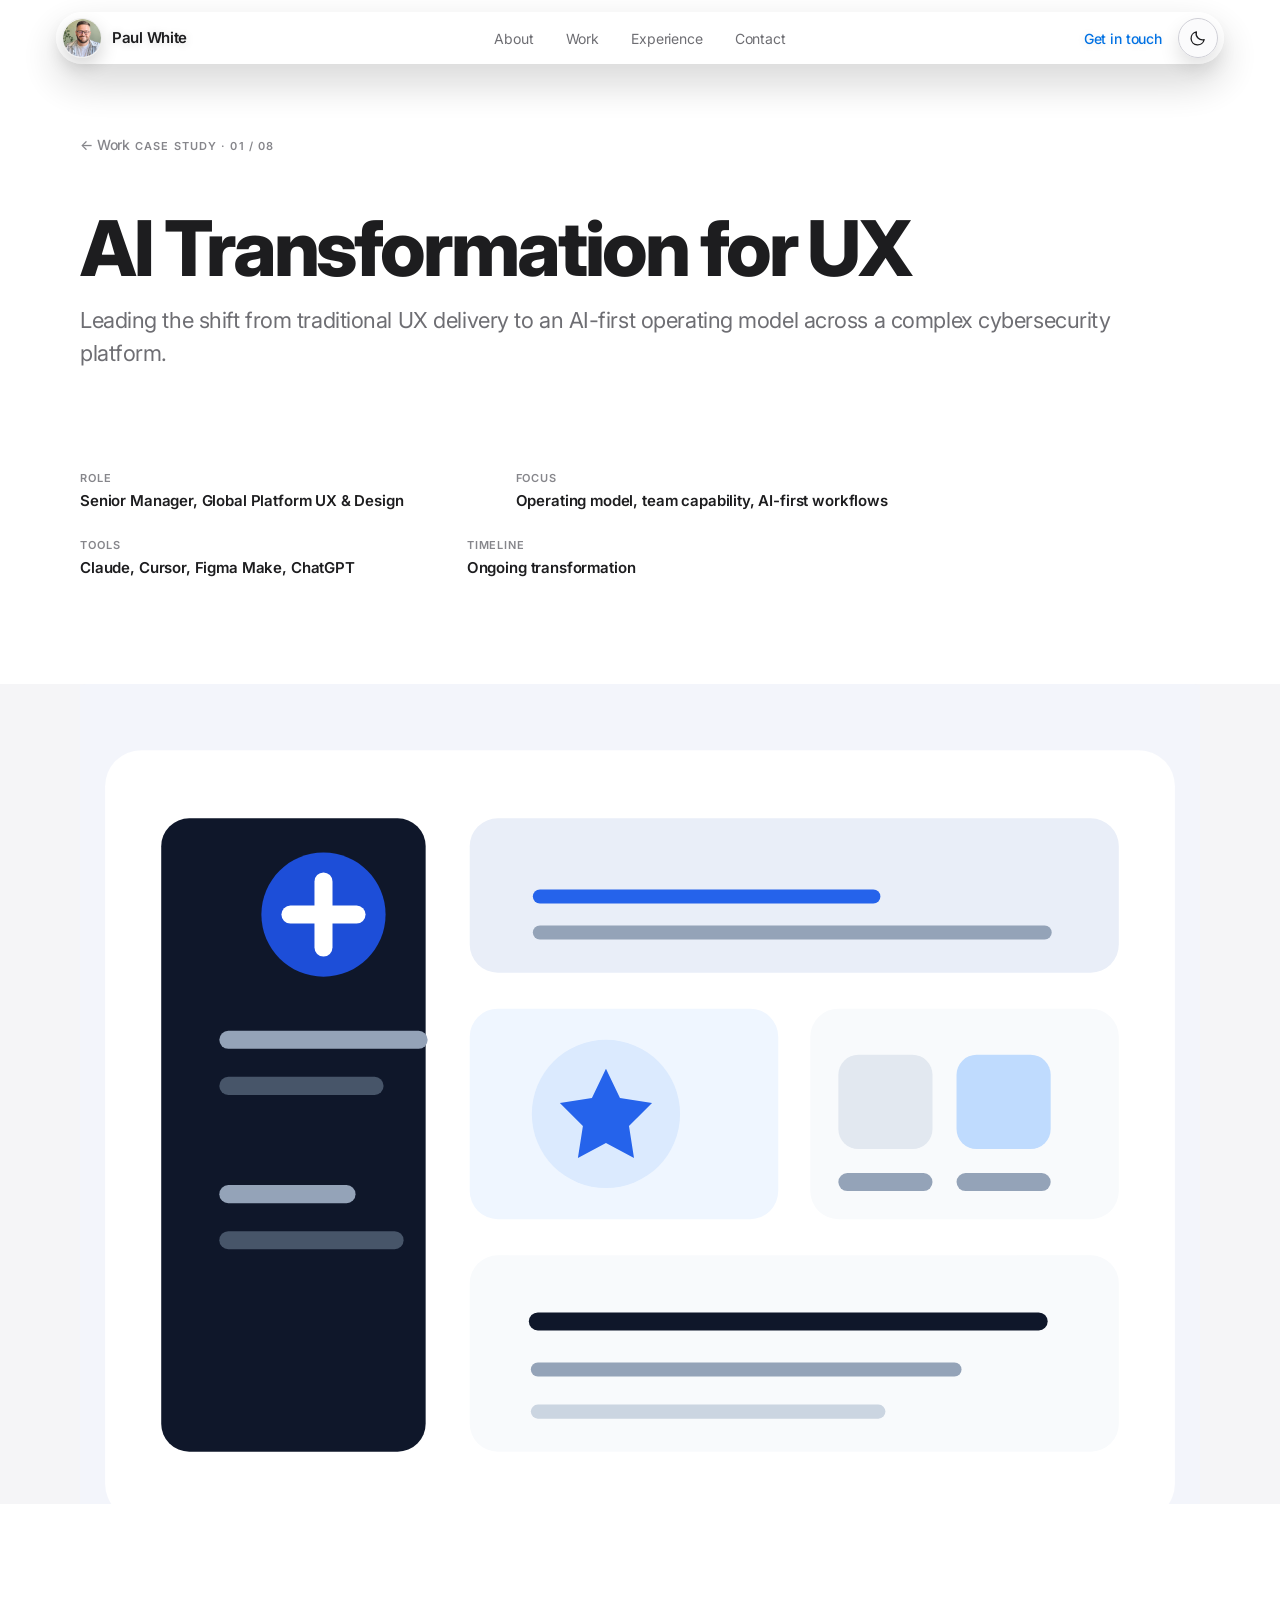
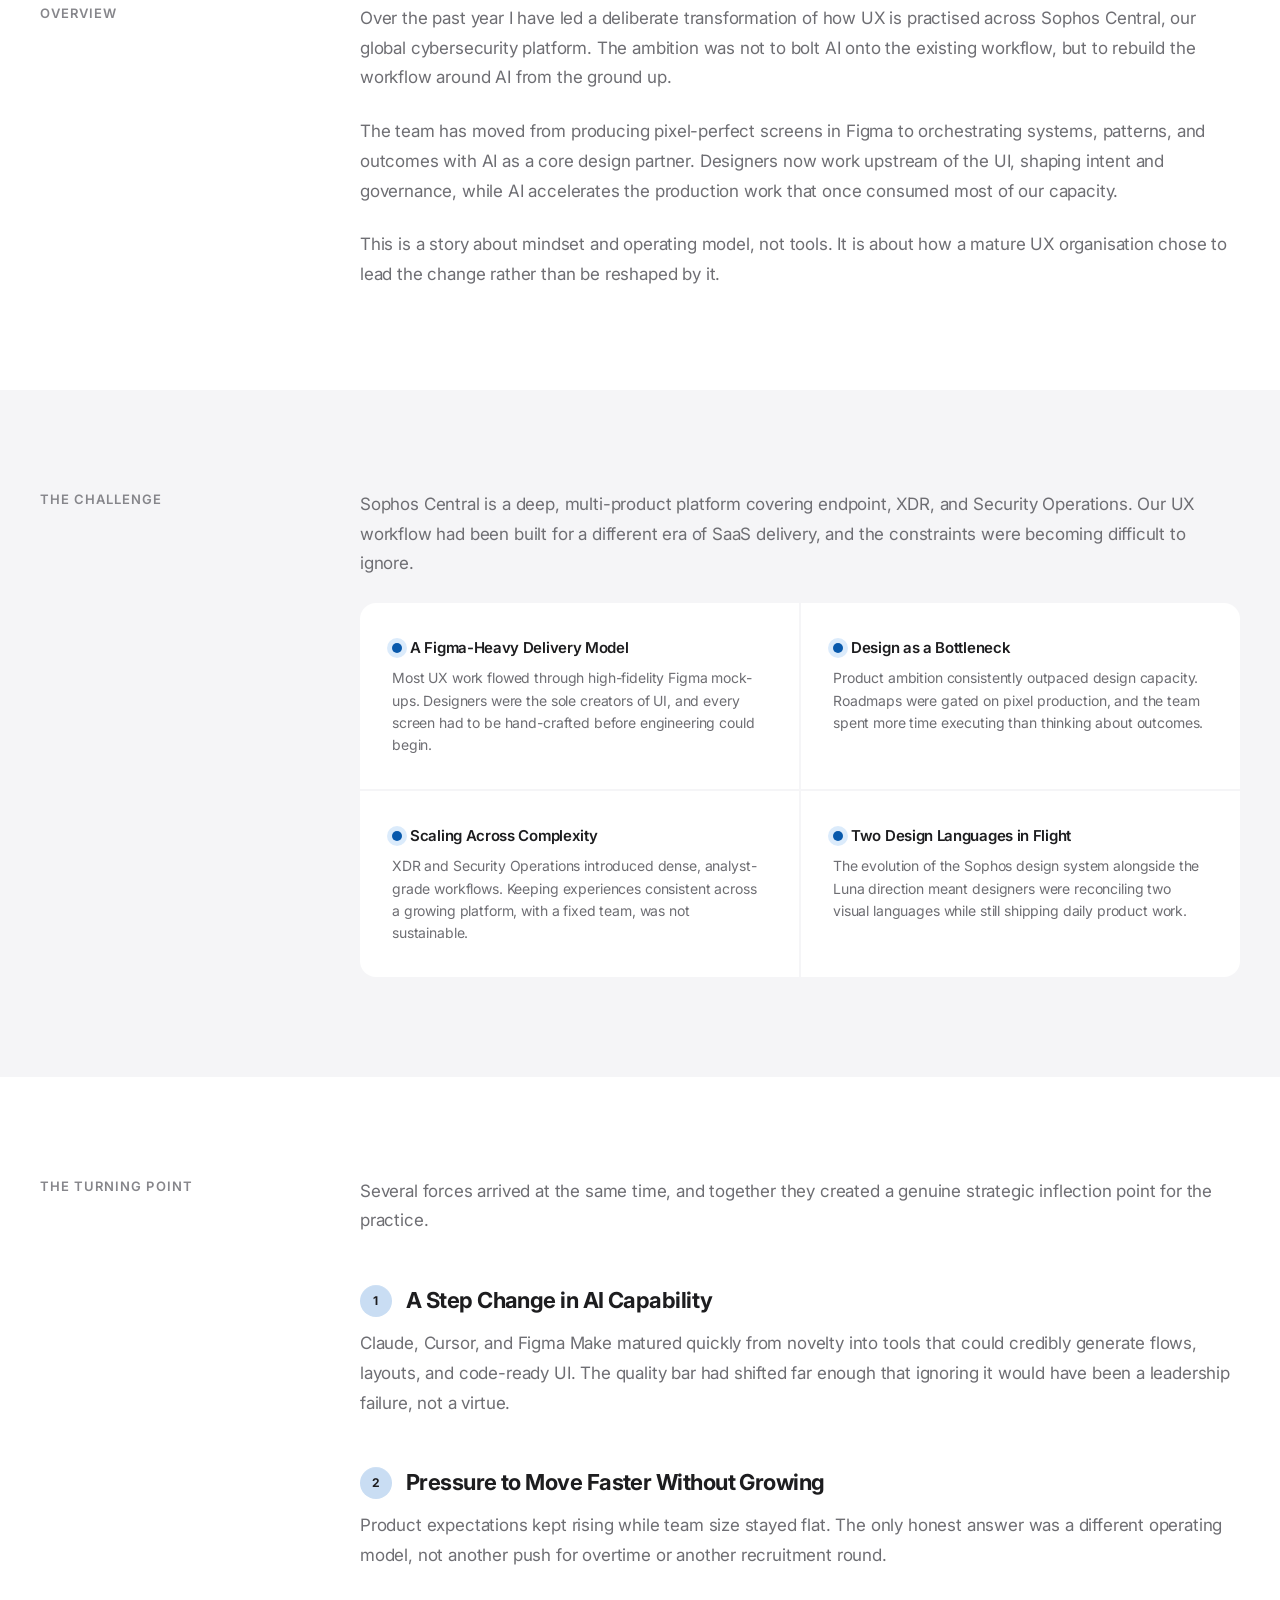
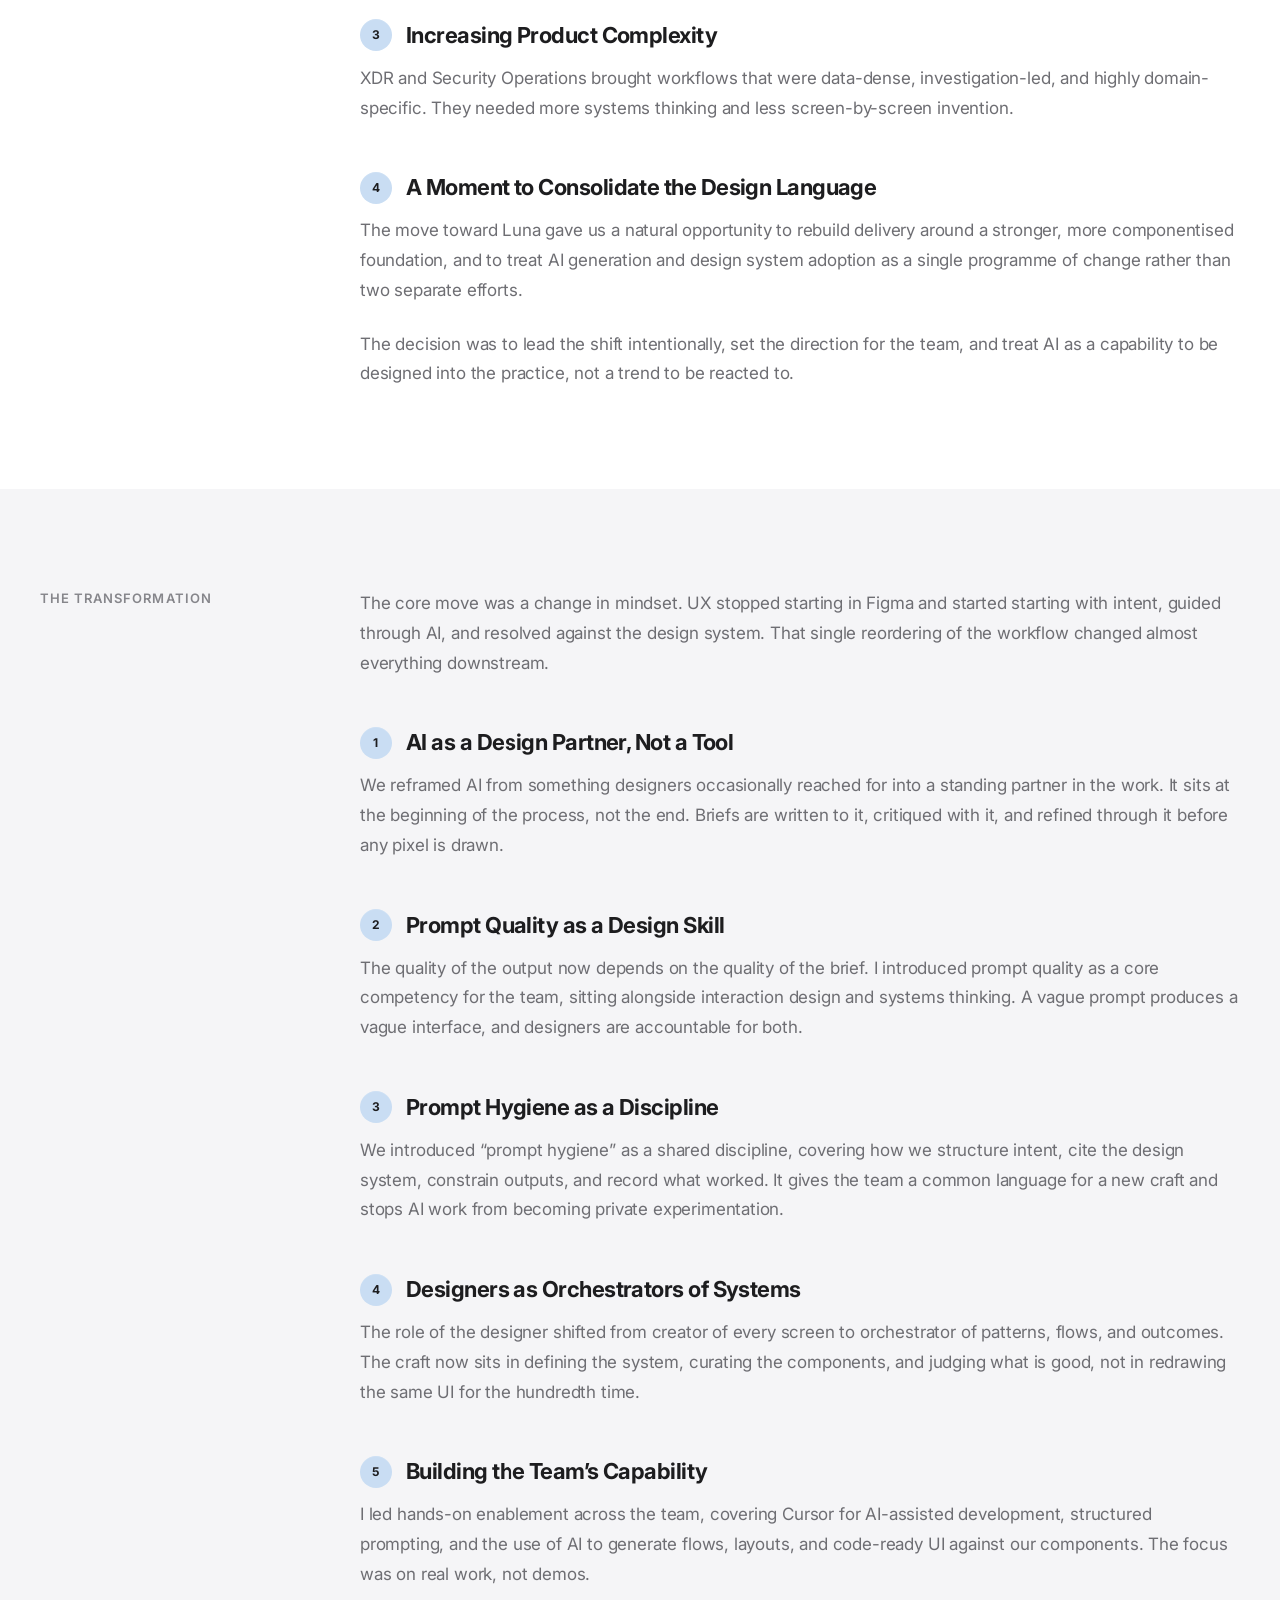
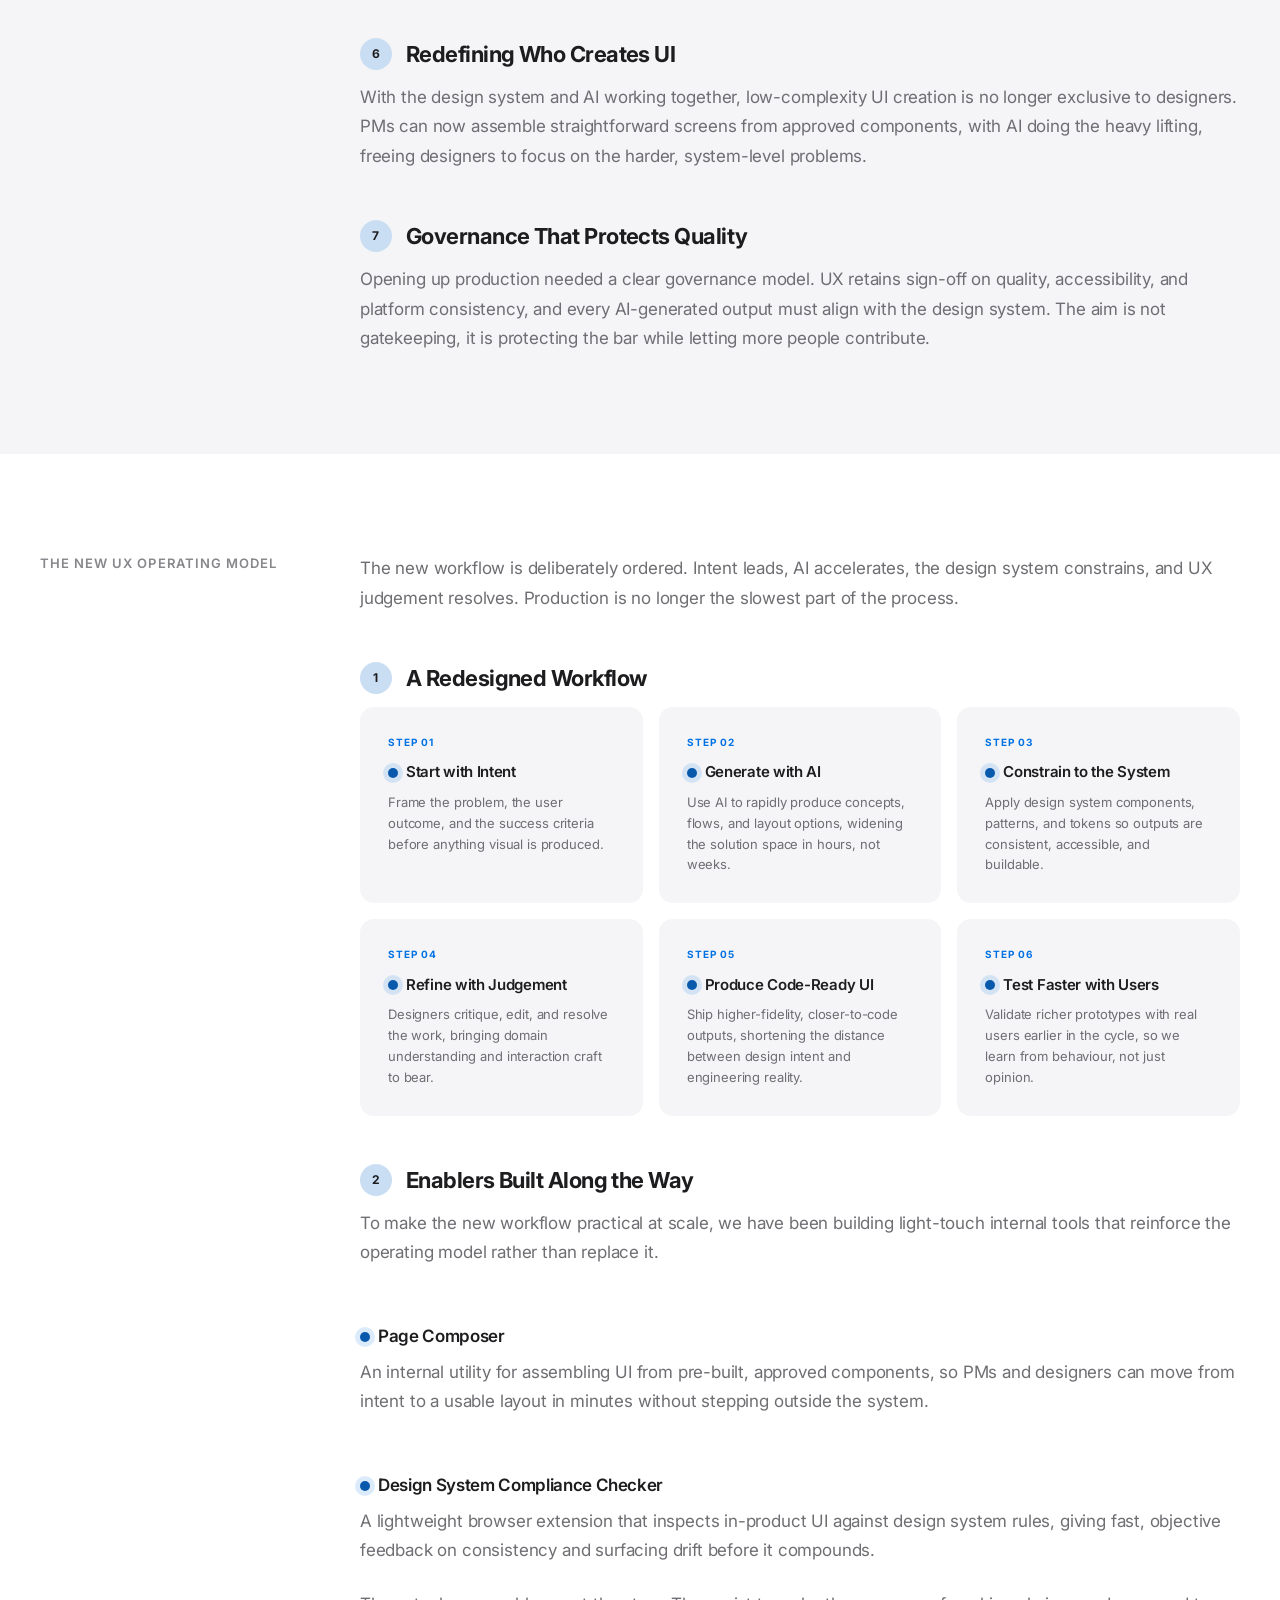
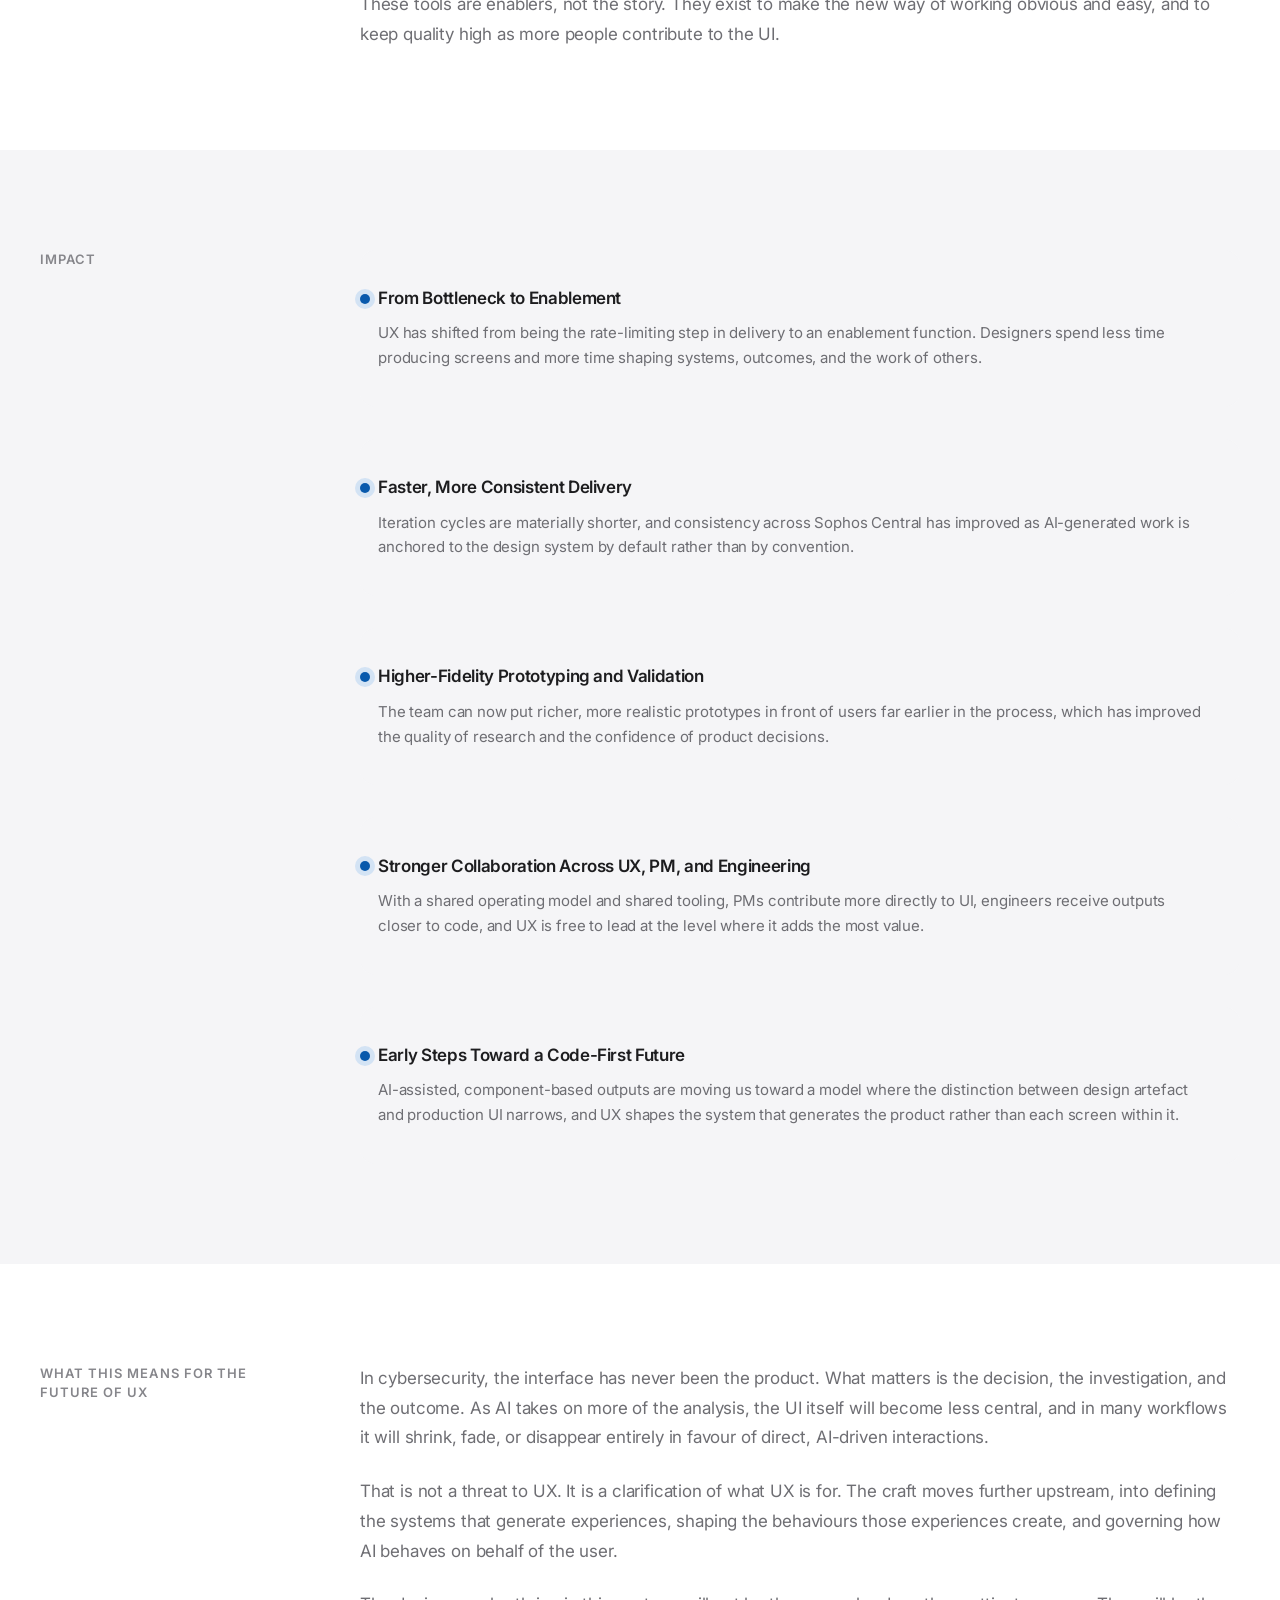
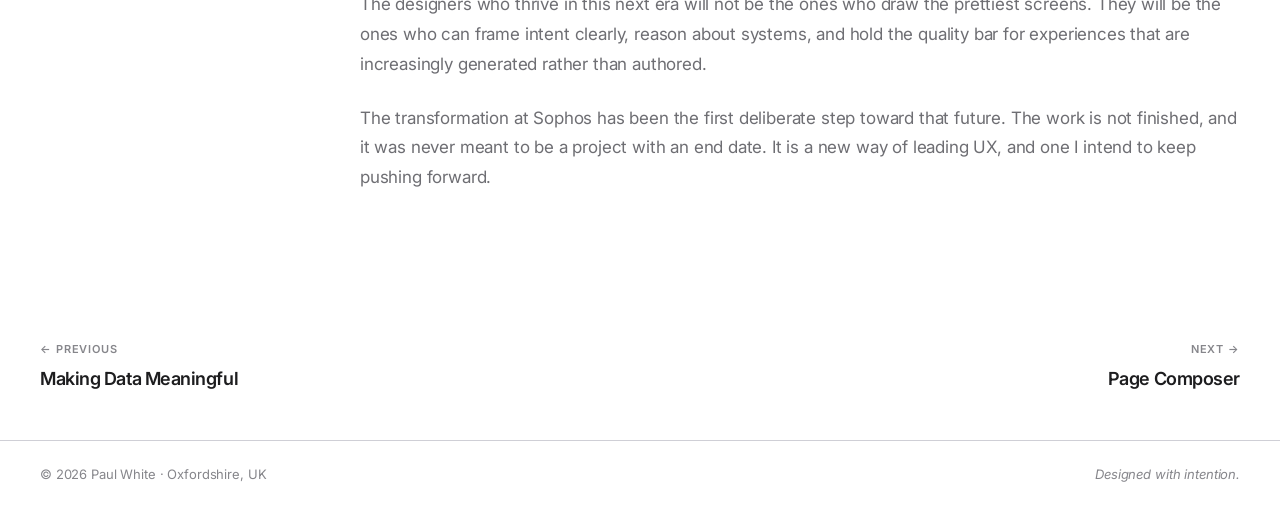
==== case-studies/ai-transformation.html @ b537d85d "Add files via upload" ====
<!DOCTYPE html>
<html lang="en">
<head>
  <meta charset="UTF-8">
  <meta name="viewport" content="width=device-width, initial-scale=1.0">
  <meta name="theme-color" content="#ffffff">
  <title>AI Transformation for UX - Paul White</title>
  <link rel="preconnect" href="https://fonts.googleapis.com">
  <link rel="preconnect" href="https://fonts.gstatic.com" crossorigin>
  <link href="https://fonts.googleapis.com/css2?family=Inter:ital,opsz,wght@0,14..32,300;0,14..32,400;0,14..32,500;0,14..32,600;0,14..32,700;0,14..32,800;0,14..32,900;1,14..32,400&display=swap" rel="stylesheet">
  <link rel="stylesheet" href="../css/styles.css">
  <link rel="stylesheet" href="../css/case-study.css">
</head>
<body data-theme="dark" class="nav-avatar-static">
  <div class="progress-bar" id="progressBar"></div>

    <nav class="nav" id="nav">
    <div class="nav-inner">
            <a href="../index.html" class="nav-logo">
        <span class="nav-avatar" aria-hidden="true">
          <img src="../images/paul-photo.png" alt="">
        </span>
        <span class="nav-logo-text">Paul White</span>
      </a>
      <div class="nav-links" id="navLinks">
        <a href="../index.html#about">About</a>
        <a href="../index.html#work">Work</a>
        <a href="../index.html#experience">Experience</a>
        <a href="../index.html#contact">Contact</a>
      </div>
      <div class="nav-actions">
        <a href="mailto:paul_j_white@me.com" class="nav-cta">Get in touch</a>
        <button class="theme-toggle" id="themeToggle" type="button" aria-label="Switch to light mode" aria-pressed="false">
          <span class="theme-toggle-icon theme-toggle-icon-sun" aria-hidden="true">
            <svg viewBox="0 0 24 24" focusable="false">
              <circle cx="12" cy="12" r="4.5"></circle>
              <path d="M12 2.75v2.5M12 18.75v2.5M21.25 12h-2.5M5.25 12H2.75M18.54 5.46l-1.77 1.77M7.23 16.77l-1.77 1.77M18.54 18.54l-1.77-1.77M7.23 7.23 5.46 5.46"></path>
            </svg>
          </span>
          <span class="theme-toggle-icon theme-toggle-icon-moon" aria-hidden="true">
            <svg viewBox="0 0 24 24" focusable="false">
              <path d="M20.2 14.2A8.5 8.5 0 0 1 9.8 3.8a8.8 8.8 0 1 0 10.4 10.4Z"></path>
            </svg>
          </span>
        </button>
        <button class="menu-toggle" id="menuToggle" type="button" aria-label="Open navigation menu" aria-expanded="false" aria-controls="navLinks">
          <span></span>
          <span></span>
          <span></span>
        </button>
      </div>
    </div>
  </nav>

  <!-- Hero -->
  <div class="cs-hero">
    <a href="../index.html#work" class="cs-back">&larr; Work</a>
    <span class="cs-label">Case Study &middot; 01 / 08</span>
    <h1 class="cs-title">AI Transformation for UX</h1>
    <p class="cs-subtitle">Leading the shift from traditional UX delivery to an AI-first operating model across a complex cybersecurity platform.</p>
    <div class="cs-meta">
      <div class="cs-meta-item"><span>Role</span><strong>Senior Manager, Global Platform UX &amp; Design</strong></div>
      <div class="cs-meta-item"><span>Focus</span><strong>Operating model, team capability, AI-first workflows</strong></div>
      <div class="cs-meta-item"><span>Tools</span><strong>Claude, Cursor, Figma Make, ChatGPT</strong></div>
      <div class="cs-meta-item"><span>Timeline</span><strong>Ongoing transformation</strong></div>
    </div>
  </div>

  <!-- Cover image -->
  <div class="cs-cover">
    <img src="../images/case-07-ai-transformation.svg" alt="AI Transformation for UX">
  </div>

  <!-- Overview -->
  <section class="cs-section">
    <div class="cs-container">
      <div class="cs-two-col">
        <div class="cs-col-label"><h2>Overview</h2></div>
        <div class="cs-col-content">
          <p>Over the past year I have led a deliberate transformation of how UX is practised across Sophos Central, our global cybersecurity platform. The ambition was not to bolt AI onto the existing workflow, but to rebuild the workflow around AI from the ground up.</p>
          <p>The team has moved from producing pixel-perfect screens in Figma to orchestrating systems, patterns, and outcomes with AI as a core design partner. Designers now work upstream of the UI, shaping intent and governance, while AI accelerates the production work that once consumed most of our capacity.</p>
          <p>This is a story about mindset and operating model, not tools. It is about how a mature UX organisation chose to lead the change rather than be reshaped by it.</p>
        </div>
      </div>
    </div>
  </section>

  <!-- The Challenge -->
  <section class="cs-section cs-section--alt">
    <div class="cs-container">
      <div class="cs-two-col">
        <div class="cs-col-label"><h2>The Challenge</h2></div>
        <div class="cs-col-content">
          <p>Sophos Central is a deep, multi-product platform covering endpoint, XDR, and Security Operations. Our UX workflow had been built for a different era of SaaS delivery, and the constraints were becoming difficult to ignore.</p>
          <div class="cs-problems">
            <div class="cs-problem">
              <h4>A Figma-Heavy Delivery Model</h4>
              <p>Most UX work flowed through high-fidelity Figma mock-ups. Designers were the sole creators of UI, and every screen had to be hand-crafted before engineering could begin.</p>
            </div>
            <div class="cs-problem">
              <h4>Design as a Bottleneck</h4>
              <p>Product ambition consistently outpaced design capacity. Roadmaps were gated on pixel production, and the team spent more time executing than thinking about outcomes.</p>
            </div>
            <div class="cs-problem">
              <h4>Scaling Across Complexity</h4>
              <p>XDR and Security Operations introduced dense, analyst-grade workflows. Keeping experiences consistent across a growing platform, with a fixed team, was not sustainable.</p>
            </div>
            <div class="cs-problem">
              <h4>Two Design Languages in Flight</h4>
              <p>The evolution of the Sophos design system alongside the Luna direction meant designers were reconciling two visual languages while still shipping daily product work.</p>
            </div>
          </div>
        </div>
      </div>
    </div>
  </section>

  <!-- The Turning Point -->
  <section class="cs-section">
    <div class="cs-container">
      <div class="cs-two-col">
        <div class="cs-col-label"><h2>The Turning Point</h2></div>
        <div class="cs-col-content">
          <p>Several forces arrived at the same time, and together they created a genuine strategic inflection point for the practice.</p>

          <h3>A Step Change in AI Capability</h3>
          <p>Claude, Cursor, and Figma Make matured quickly from novelty into tools that could credibly generate flows, layouts, and code-ready UI. The quality bar had shifted far enough that ignoring it would have been a leadership failure, not a virtue.</p>

          <h3>Pressure to Move Faster Without Growing</h3>
          <p>Product expectations kept rising while team size stayed flat. The only honest answer was a different operating model, not another push for overtime or another recruitment round.</p>

          <h3>Increasing Product Complexity</h3>
          <p>XDR and Security Operations brought workflows that were data-dense, investigation-led, and highly domain-specific. They needed more systems thinking and less screen-by-screen invention.</p>

          <h3>A Moment to Consolidate the Design Language</h3>
          <p>The move toward Luna gave us a natural opportunity to rebuild delivery around a stronger, more componentised foundation, and to treat AI generation and design system adoption as a single programme of change rather than two separate efforts.</p>

          <p>The decision was to lead the shift intentionally, set the direction for the team, and treat AI as a capability to be designed into the practice, not a trend to be reacted to.</p>
        </div>
      </div>
    </div>
  </section>

  <!-- The Transformation -->
  <section class="cs-section cs-section--alt">
    <div class="cs-container">
      <div class="cs-two-col">
        <div class="cs-col-label"><h2>The Transformation</h2></div>
        <div class="cs-col-content">
          <p>The core move was a change in mindset. UX stopped starting in Figma and started starting with intent, guided through AI, and resolved against the design system. That single reordering of the workflow changed almost everything downstream.</p>

          <h3>AI as a Design Partner, Not a Tool</h3>
          <p>We reframed AI from something designers occasionally reached for into a standing partner in the work. It sits at the beginning of the process, not the end. Briefs are written to it, critiqued with it, and refined through it before any pixel is drawn.</p>

          <h3>Prompt Quality as a Design Skill</h3>
          <p>The quality of the output now depends on the quality of the brief. I introduced prompt quality as a core competency for the team, sitting alongside interaction design and systems thinking. A vague prompt produces a vague interface, and designers are accountable for both.</p>

          <h3>Prompt Hygiene as a Discipline</h3>
          <p>We introduced &ldquo;prompt hygiene&rdquo; as a shared discipline, covering how we structure intent, cite the design system, constrain outputs, and record what worked. It gives the team a common language for a new craft and stops AI work from becoming private experimentation.</p>

          <h3>Designers as Orchestrators of Systems</h3>
          <p>The role of the designer shifted from creator of every screen to orchestrator of patterns, flows, and outcomes. The craft now sits in defining the system, curating the components, and judging what is good, not in redrawing the same UI for the hundredth time.</p>

          <h3>Building the Team&rsquo;s Capability</h3>
          <p>I led hands-on enablement across the team, covering Cursor for AI-assisted development, structured prompting, and the use of AI to generate flows, layouts, and code-ready UI against our components. The focus was on real work, not demos.</p>

          <h3>Redefining Who Creates UI</h3>
          <p>With the design system and AI working together, low-complexity UI creation is no longer exclusive to designers. PMs can now assemble straightforward screens from approved components, with AI doing the heavy lifting, freeing designers to focus on the harder, system-level problems.</p>

          <h3>Governance That Protects Quality</h3>
          <p>Opening up production needed a clear governance model. UX retains sign-off on quality, accessibility, and platform consistency, and every AI-generated output must align with the design system. The aim is not gatekeeping, it is protecting the bar while letting more people contribute.</p>
        </div>
      </div>
    </div>
  </section>

  <!-- The New UX Operating Model -->
  <section class="cs-section">
    <div class="cs-container">
      <div class="cs-two-col">
        <div class="cs-col-label"><h2>The New UX Operating Model</h2></div>
        <div class="cs-col-content">
          <p>The new workflow is deliberately ordered. Intent leads, AI accelerates, the design system constrains, and UX judgement resolves. Production is no longer the slowest part of the process.</p>

          <h3>A Redesigned Workflow</h3>
          <div class="cs-tiers">
            <div class="cs-tier">
              <div class="cs-tier-label">Step 01</div>
              <h4>Start with Intent</h4>
              <p>Frame the problem, the user outcome, and the success criteria before anything visual is produced.</p>
            </div>
            <div class="cs-tier">
              <div class="cs-tier-label">Step 02</div>
              <h4>Generate with AI</h4>
              <p>Use AI to rapidly produce concepts, flows, and layout options, widening the solution space in hours, not weeks.</p>
            </div>
            <div class="cs-tier">
              <div class="cs-tier-label">Step 03</div>
              <h4>Constrain to the System</h4>
              <p>Apply design system components, patterns, and tokens so outputs are consistent, accessible, and buildable.</p>
            </div>
            <div class="cs-tier">
              <div class="cs-tier-label">Step 04</div>
              <h4>Refine with Judgement</h4>
              <p>Designers critique, edit, and resolve the work, bringing domain understanding and interaction craft to bear.</p>
            </div>
            <div class="cs-tier">
              <div class="cs-tier-label">Step 05</div>
              <h4>Produce Code-Ready UI</h4>
              <p>Ship higher-fidelity, closer-to-code outputs, shortening the distance between design intent and engineering reality.</p>
            </div>
            <div class="cs-tier">
              <div class="cs-tier-label">Step 06</div>
              <h4>Test Faster with Users</h4>
              <p>Validate richer prototypes with real users earlier in the cycle, so we learn from behaviour, not just opinion.</p>
            </div>
          </div>

          <h3>Enablers Built Along the Way</h3>
          <p>To make the new workflow practical at scale, we have been building light-touch internal tools that reinforce the operating model rather than replace it.</p>

          <h4>Page Composer</h4>
          <p>An internal utility for assembling UI from pre-built, approved components, so PMs and designers can move from intent to a usable layout in minutes without stepping outside the system.</p>

          <h4>Design System Compliance Checker</h4>
          <p>A lightweight browser extension that inspects in-product UI against design system rules, giving fast, objective feedback on consistency and surfacing drift before it compounds.</p>

          <p>These tools are enablers, not the story. They exist to make the new way of working obvious and easy, and to keep quality high as more people contribute to the UI.</p>
        </div>
      </div>
    </div>
  </section>

  <!-- Impact -->
  <section class="cs-section cs-section--alt">
    <div class="cs-container">
      <div class="cs-two-col">
        <div class="cs-col-label"><h2>Impact</h2></div>
        <div class="cs-col-content">
          <div class="cs-results">
            <div class="cs-result">
              <h4>From Bottleneck to Enablement</h4>
              <p>UX has shifted from being the rate-limiting step in delivery to an enablement function. Designers spend less time producing screens and more time shaping systems, outcomes, and the work of others.</p>
            </div>
            <div class="cs-result">
              <h4>Faster, More Consistent Delivery</h4>
              <p>Iteration cycles are materially shorter, and consistency across Sophos Central has improved as AI-generated work is anchored to the design system by default rather than by convention.</p>
            </div>
            <div class="cs-result">
              <h4>Higher-Fidelity Prototyping and Validation</h4>
              <p>The team can now put richer, more realistic prototypes in front of users far earlier in the process, which has improved the quality of research and the confidence of product decisions.</p>
            </div>
            <div class="cs-result">
              <h4>Stronger Collaboration Across UX, PM, and Engineering</h4>
              <p>With a shared operating model and shared tooling, PMs contribute more directly to UI, engineers receive outputs closer to code, and UX is free to lead at the level where it adds the most value.</p>
            </div>
            <div class="cs-result">
              <h4>Early Steps Toward a Code-First Future</h4>
              <p>AI-assisted, component-based outputs are moving us toward a model where the distinction between design artefact and production UI narrows, and UX shapes the system that generates the product rather than each screen within it.</p>
            </div>
          </div>
        </div>
      </div>
    </div>
  </section>

  <!-- What This Means for the Future of UX -->
  <section class="cs-section">
    <div class="cs-container">
      <div class="cs-two-col">
        <div class="cs-col-label"><h2>What This Means for the Future of UX</h2></div>
        <div class="cs-col-content">
          <p>In cybersecurity, the interface has never been the product. What matters is the decision, the investigation, and the outcome. As AI takes on more of the analysis, the UI itself will become less central, and in many workflows it will shrink, fade, or disappear entirely in favour of direct, AI-driven interactions.</p>
          <p>That is not a threat to UX. It is a clarification of what UX is for. The craft moves further upstream, into defining the systems that generate experiences, shaping the behaviours those experiences create, and governing how AI behaves on behalf of the user.</p>
          <p>The designers who thrive in this next era will not be the ones who draw the prettiest screens. They will be the ones who can frame intent clearly, reason about systems, and hold the quality bar for experiences that are increasingly generated rather than authored.</p>
          <p>The transformation at Sophos has been the first deliberate step toward that future. The work is not finished, and it was never meant to be a project with an end date. It is a new way of leading UX, and one I intend to keep pushing forward.</p>
        </div>
      </div>
    </div>
  </section>

  <!-- Case nav -->
  <nav class="cs-nav">
    <a href="meaningful-data.html" class="cs-nav-item">
      <span class="cs-nav-dir">&larr; Previous</span>
      <span class="cs-nav-title">Making Data Meaningful</span>
    </a>
    <a href="page-composer.html" class="cs-nav-item">
      <span class="cs-nav-dir">Next &rarr;</span>
      <span class="cs-nav-title">Page Composer</span>
    </a>
  </nav>

  <footer class="footer">
    <div class="footer-inner">
      <span>&copy; 2026 Paul White &middot; Oxfordshire, UK</span>
      <span class="footer-tag">Designed with intention.</span>
    </div>
  </footer>

  <script src="../js/main.js"></script>
</body>
</html>
---- css/styles.css ----
/* ============================================================
   PAUL WHITE - Portfolio
   ============================================================ */

/* Dark mode - default */
:root {
  --bg:           #000000;
  --bg-off:       #1C1C1E;
  --surface:      #0A0A0B;
  --surface-2:    #141416;
  --about-bg:     #141416;
  --about-text-1: #FFFFFF;
  --about-text-2: rgba(255,255,255,0.55);
  --about-text-3: rgba(255,255,255,0.35);
  --about-border: rgba(255,255,255,0.1);
  --about-heading: rgba(255,255,255,0.4);
  --surface-inv:  #141414;
  --text-1:       #F5F5F7;
  --text-2:       #98989D;
  --text-3:       #52525A;
  --accent:       #2997FF;
  --border:       #2C2C2E;
  --nav-blur:     rgba(26,26,32,0.34);
  --nav-border:   rgba(255,255,255,0.14);
  --nav-highlight: rgba(255,255,255,0.26);
  --font:         'Inter', -apple-system, BlinkMacSystemFont, 'Helvetica Neue', sans-serif;
  --max:          1200px;
  --nav-h:        52px;
  --ease:         cubic-bezier(0.25, 0.46, 0.45, 0.94);
  --t:            0.25s var(--ease);
}

/* Light mode */
[data-theme="light"] {
  --bg:           #FFFFFF;
  --bg-off:       #F5F5F7;
  --surface:      #FFFFFF;
  --surface-2:    #1D1D1F;
  --about-bg:     #F3F4F7;
  --about-text-1: #1D1D1F;
  --about-text-2: #4F525A;
  --about-text-3: #7A7E87;
  --about-border: rgba(29,29,31,0.12);
  --about-heading: #86868B;
  --surface-inv:  #1D1D1F;
  --text-1:       #1D1D1F;
  --text-2:       #6E6E73;
  --text-3:       #86868B;
  --accent:       #0071E3;
  --border:       #CFCFD6;
  --nav-blur:     rgba(255,255,255,0.36);
  --nav-border:   rgba(255,255,255,0.68);
  --nav-highlight: rgba(255,255,255,0.96);
}

*, *::before, *::after { box-sizing: border-box; margin: 0; padding: 0; }

html { scroll-behavior: smooth; -webkit-text-size-adjust: 100%; }

body {
  font-family: var(--font);
  background: var(--bg);
  color: var(--text-1);
  font-size: 17px;
  line-height: 1.5;
  -webkit-font-smoothing: antialiased;
  overflow-x: hidden;
}

img { display: block; max-width: 100%; }
a { color: inherit; text-decoration: none; }

/* -------------------------
   Progress bar
   ------------------------- */
.progress-bar {
  position: fixed;
  top: 0; left: 0;
  height: 2px;
  width: 0%;
  background: var(--black);
  z-index: 1000;
  transition: width 0.1s linear;
}

/* -------------------------
   Nav
   ------------------------- */
.nav {
  position: fixed;
  top: 12px;
  left: 0;
  right: 0;
  height: var(--nav-h);
  z-index: 500;
  transition: transform var(--t), opacity var(--t);
}

.nav::before {
  content: "";
  position: absolute;
  inset: 0 max(16px, calc((100vw - var(--max)) / 2 + 16px));
  background: var(--nav-blur);
  border: 1px solid var(--nav-border);
  border-radius: 999px;
  box-shadow:
    inset 0 1px 0 rgba(255,255,255,0.06),
    0 18px 44px rgba(0,0,0,0.18);
  backdrop-filter: saturate(220%) blur(32px);
  -webkit-backdrop-filter: saturate(220%) blur(32px);
  opacity: 0.96;
  transition: background var(--t), opacity var(--t), box-shadow var(--t), border-color var(--t);
}

.nav::after {
  content: none;
}

.nav.scrolled {
  transform: translateY(0);
}

.nav.scrolled::before {
  box-shadow:
    inset 0 1px 0 rgba(255,255,255,0.06),
    inset 0 -1px 0 rgba(255,255,255,0.03),
    0 22px 52px rgba(0,0,0,0.22);
  opacity: 1;
}

.nav-inner {
  position: relative;
  width: calc(100% - 32px);
  max-width: calc(var(--max) - 32px);
  margin: 0 auto;
  padding: 0 6px;
  height: 100%;
  display: flex;
  align-items: center;
  justify-content: space-between;
  gap: 24px;
}

.nav-logo {
  position: relative;
  display: inline-flex;
  align-items: center;
  gap: 0;
  min-height: 40px;
  font-size: 15px;
  font-weight: 600;
  letter-spacing: -0.02em;
  color: var(--text-1);
  text-shadow: 0 1px 10px rgba(0,0,0,0.16);
}

.nav-avatar {
  position: absolute;
  left: 0;
  top: 50%;
  display: block;
  width: 40px;
  height: 40px;
  min-width: 40px;
  min-height: 40px;
  max-width: 40px;
  max-height: 40px;
  border-radius: 50%;
  overflow: hidden;
  flex-shrink: 0;
  border: 1px solid rgba(255,255,255,0.12);
  box-shadow: 0 8px 18px rgba(0,0,0,0.16);
  transform:
    translateY(calc(-50% + ((1 - var(--nav-avatar-progress, 0)) * 20px)))
    scale(calc(0.72 + (var(--nav-avatar-progress, 0) * 0.28)));
  transform-origin: center;
  opacity: var(--nav-avatar-progress, 0);
  pointer-events: none;
  transition: transform 0.18s linear, opacity 0.18s linear, border-color var(--t);
}

.nav-avatar img {
  display: block;
  width: 100%;
  height: 100%;
  min-width: 40px;
  min-height: 40px;
  max-width: 40px;
  max-height: 40px;
  object-fit: cover;
  object-position: center top;
}

body[data-theme="light"] .nav-avatar {
  border-color: rgba(29,29,31,0.08);
}

.nav-avatar-static {
  --nav-avatar-progress: 1;
}

.nav-avatar-static .nav-avatar,
.nav-avatar-static .nav-logo-text {
  transition: none;
}

.nav-logo-text {
  position: relative;
  z-index: 1;
  transform: translateX(calc(12px + (var(--nav-avatar-progress, 0) * 38px)));
  transition: transform 0.18s linear;
}

.nav-links {
  position: absolute;
  left: 50%;
  transform: translateX(-50%);
  display: flex;
  align-items: center;
  gap: 32px;
}

.nav-links a {
  font-size: 14px;
  font-weight: 400;
  color: var(--text-2);
  letter-spacing: -0.01em;
  transition: color 0.15s, opacity 0.15s;
}

.nav-links a:hover {
  color: var(--text-1);
  opacity: 1;
}

.nav-actions {
  display: flex;
  align-items: center;
  gap: 16px;
}

.theme-toggle {
  display: inline-flex;
  align-items: center;
  justify-content: center;
  gap: 0;
  width: 40px;
  height: 40px;
  padding: 0;
  border: 1px solid var(--border);
  border-radius: 999px;
  background: color-mix(in srgb, var(--bg-off) 42%, transparent);
  color: var(--text-1);
  cursor: pointer;
  box-shadow:
    inset 0 1px 0 rgba(255,255,255,0.12),
    0 10px 20px rgba(0,0,0,0.12);
  transition: background var(--t), border-color var(--t), transform var(--t), color var(--t);
}

.theme-toggle:hover {
  transform: translateY(-1px);
  border-color: color-mix(in srgb, var(--accent) 24%, var(--border));
}

.theme-toggle:focus-visible {
  outline: 2px solid color-mix(in srgb, var(--accent) 55%, white);
  outline-offset: 3px;
}

.theme-toggle-icon {
  position: absolute;
  display: inline-flex;
  align-items: center;
  justify-content: center;
  width: 18px;
  height: 18px;
  transition: opacity var(--t), transform var(--t), color var(--t);
}

.theme-toggle svg {
  width: 18px;
  height: 18px;
  stroke: currentColor;
  fill: none;
  stroke-width: 1.75;
  stroke-linecap: round;
  stroke-linejoin: round;
}

.theme-toggle-icon-moon {
  opacity: 0;
  transform: scale(0.75) rotate(-18deg);
}

body[data-theme="light"] .theme-toggle-icon-sun {
  opacity: 0;
  transform: scale(0.75) rotate(18deg);
}

body[data-theme="light"] .theme-toggle-icon-moon {
  opacity: 1;
  transform: scale(1) rotate(0deg);
}

.menu-toggle {
  display: none;
  align-items: center;
  justify-content: center;
  flex-direction: column;
  gap: 4px;
  width: 40px;
  height: 40px;
  padding: 0;
  border: 1px solid var(--border);
  border-radius: 999px;
  background: color-mix(in srgb, var(--bg-off) 42%, transparent);
  color: var(--text-1);
  cursor: pointer;
  box-shadow:
    inset 0 1px 0 rgba(255,255,255,0.12),
    0 10px 20px rgba(0,0,0,0.12);
  transition: background var(--t), border-color var(--t), transform var(--t);
}

.menu-toggle:hover {
  transform: translateY(-1px);
  border-color: color-mix(in srgb, var(--accent) 24%, var(--border));
}

.menu-toggle:focus-visible {
  outline: 2px solid color-mix(in srgb, var(--accent) 55%, white);
  outline-offset: 3px;
}

.menu-toggle span {
  display: block;
  width: 14px;
  height: 1.5px;
  border-radius: 999px;
  background: currentColor;
  transition: transform var(--t), opacity var(--t);
}

.nav-cta {
  font-size: 14px;
  font-weight: 500;
  color: var(--accent);
  letter-spacing: -0.01em;
  text-shadow: 0 1px 10px rgba(0,0,0,0.12);
  transition: opacity 0.15s;
}

.nav-cta:hover {
  opacity: 0.7;
}

/* -------------------------
   Buttons
   ------------------------- */
.btn {
  display: inline-flex;
  align-items: center;
  height: 44px;
  padding: 0 22px;
  border-radius: 100px;
  font-size: 15px;
  font-weight: 500;
  letter-spacing: -0.01em;
  border: none;
  cursor: pointer;
  transition: opacity var(--t), transform var(--t);
  white-space: nowrap;
}

.btn:hover { opacity: 0.85; transform: translateY(-1px); }

.btn-dark { background: var(--surface-2); color: #fff; }

.btn-ghost {
  background: transparent;
  color: var(--text-2);
  border: 1px solid var(--border);
}

.btn-ghost:hover { color: var(--text-1); border-color: #c7c7cc; }

.btn-lg { height: 52px; padding: 0 32px; font-size: 16px; }

/* -------------------------
   Hero
   ------------------------- */
.hero {
  min-height: 100vh;
  display: flex;
  align-items: center;
  padding: calc(var(--nav-h) + 80px) 40px 100px;
}

.hero-inner {
  max-width: var(--max);
  margin: 0 auto;
  width: 100%;
  display: flex;
  align-items: center;
  justify-content: space-between;
  gap: 60px;
}

.hero-content {
  max-width: 640px;
}

.hero-badge {
  display: inline-flex;
  align-items: center;
  gap: 8px;
  height: 26px;
  padding: 0 12px;
  border-radius: 100px;
  background: var(--bg-off);
  border: 1px solid var(--border);
  font-size: 12px;
  font-weight: 500;
  color: var(--text-2);
  letter-spacing: -0.01em;
  margin-bottom: 32px;
  opacity: 0;
  animation: fadeUp 0.6s var(--ease) 0.1s forwards;
}

.hero-dot {
  width: 6px;
  height: 6px;
  border-radius: 50%;
  background: #34C759;
  flex-shrink: 0;
  animation: pulse-dot 2.5s ease-in-out infinite;
}

@keyframes pulse-dot {
  0%, 100% { box-shadow: 0 0 0 0 rgba(52,199,89,0.4); }
  50%       { box-shadow: 0 0 0 4px rgba(52,199,89,0); }
}

.hero-title {
  font-size: clamp(56px, 7vw, 88px);
  font-weight: 700;
  letter-spacing: -0.04em;
  line-height: 1.0;
  color: var(--text-1);
  margin-bottom: 20px;
  opacity: 0;
  animation: fadeUp 0.7s var(--ease) 0.2s forwards;
}

.hero-sub {
  font-size: clamp(17px, 2vw, 20px);
  font-weight: 400;
  color: var(--text-2);
  letter-spacing: -0.01em;
  line-height: 1.6;
  margin-bottom: 40px;
  opacity: 0;
  animation: fadeUp 0.7s var(--ease) 0.3s forwards;
}

.hero-actions {
  display: flex;
  gap: 12px;
  flex-wrap: wrap;
  opacity: 0;
  animation: fadeUp 0.7s var(--ease) 0.4s forwards;
}

.hero-photo {
  width: 320px;
  height: 320px;
  border-radius: 50%;
  overflow: hidden;
  flex-shrink: 0;
  opacity: 0;
  animation: fadeUp 0.7s var(--ease) 0.35s forwards;
}

.hero-photo.is-transitioning {
  will-change: transform, opacity;
}

.hero-photo img {
  width: 100%;
  height: 100%;
  object-fit: cover;
  object-position: center top;
}

/* -------------------------
   Work
   ------------------------- */
.work {
  padding: 120px 0 40px;
  border-top: 1px solid var(--border);
}

.work-controls {
  display: flex;
  justify-content: center;
  margin-bottom: 32px;
  position: relative;
  z-index: 2;
}

.work-view-toggle {
  display: inline-flex;
  align-items: center;
  gap: 6px;
  padding: 6px;
  border: 1px solid color-mix(in srgb, var(--text-3) 40%, var(--border));
  border-radius: 999px;
  background: color-mix(in srgb, var(--bg-off) 86%, transparent);
  box-shadow: 0 8px 24px rgba(0,0,0,0.18);
}

.work-view-btn {
  height: 34px;
  padding: 0 16px;
  border: 0;
  border-radius: 999px;
  background: transparent;
  color: var(--text-1);
  font-size: 14px;
  font-weight: 600;
  letter-spacing: -0.01em;
  cursor: pointer;
  transition: background var(--t), color var(--t);
}

.work-view-btn:hover {
  color: var(--text-1);
  background: color-mix(in srgb, var(--bg) 24%, transparent);
}

.work-view-btn.is-active {
  color: var(--text-1);
  background: color-mix(in srgb, var(--accent) 22%, var(--bg));
  box-shadow: inset 0 0 0 1px color-mix(in srgb, var(--accent) 36%, transparent);
}

.work-heading {
  font-size: 13px;
  font-weight: 600;
  letter-spacing: 0.06em;
  text-transform: uppercase;
  color: var(--text-3);
  text-align: center;
  margin-bottom: 16px;
}

.work-list {
  max-width: var(--max);
  width: 100%;
  margin: 0 auto;
  display: flex;
  flex-direction: column;
  gap: 0;
}

.work-carousel-shell {
  position: relative;
}

.work-carousel-shell.is-carousel {
  width: calc(100% - 32px);
  max-width: var(--max);
  margin: 0 auto;
  overflow: visible;
}

.work-list.work-list--carousel {
  max-width: 100%;
  display: flex;
  flex-direction: row;
  align-items: stretch;
  gap: 20px;
  overflow-x: auto;
  overflow-y: hidden;
  padding: 0 40px 10px;
  scroll-snap-type: x mandatory;
  touch-action: pan-x;
  -webkit-overflow-scrolling: touch;
  overscroll-behavior-x: contain;
  scrollbar-width: none;
  -ms-overflow-style: none;
  height: 430px;
}

.work-list.work-list--carousel.is-animating {
  scroll-snap-type: none;
}

.work-list.work-list--carousel::-webkit-scrollbar {
  display: none;
}

.work-carousel-arrow {
  position: absolute;
  bottom: 24px;
  transform: none;
  width: 40px;
  height: 40px;
  border: 1px solid var(--nav-border);
  border-radius: 999px;
  background: var(--nav-blur);
  color: var(--text-1);
  display: inline-flex;
  align-items: center;
  justify-content: center;
  box-shadow:
    inset 0 1px 0 rgba(255,255,255,0.06),
    0 18px 44px rgba(0,0,0,0.18);
  backdrop-filter: saturate(220%) blur(32px);
  -webkit-backdrop-filter: saturate(220%) blur(32px);
  cursor: pointer;
  z-index: 3;
  opacity: 0;
  pointer-events: none;
  transition: opacity var(--t), transform var(--t), border-color var(--t), background var(--t);
}

.work-carousel-shell.is-carousel .work-carousel-arrow {
  opacity: 0.98;
  pointer-events: auto;
}

.work-carousel-shell.is-carousel .work-carousel-arrow.is-hidden {
  opacity: 0;
  pointer-events: none;
}

.work-carousel-arrow:hover {
  transform: translateY(-1px);
  border-color: color-mix(in srgb, var(--accent) 24%, var(--border));
}

.work-carousel-arrow span {
  font-size: 16px;
  line-height: 1;
}

.work-carousel-arrow--prev {
  left: 6px;
}

.work-carousel-arrow--next {
  right: 6px;
}

.case-card {
  display: grid;
  grid-template-columns: 140px minmax(0, 1fr);
  grid-template-areas:
    "thumb eyebrow"
    "thumb info"
    "thumb arrow";
  align-items: center;
  column-gap: 28px;
  row-gap: 8px;
  color: inherit;
  text-decoration: none;
  padding: 36px 40px;
  border-top: 1px solid var(--border);
  text-align: left;
  background: transparent;
  transition: background 0.7s var(--ease), padding 0.7s var(--ease), transform 0.7s var(--ease), opacity 0.7s var(--ease);
  position: relative;
  overflow: hidden;
  opacity: 0.72;
}

.case-card:hover {
  background: color-mix(in srgb, var(--bg-off) 72%, transparent);
}

.case-card.is-active {
  grid-template-columns: 280px minmax(0, 1fr);
  grid-template-areas:
    "thumb eyebrow"
    "thumb info"
    "thumb arrow";
  padding: 72px 40px;
  background: color-mix(in srgb, var(--bg-off) 92%, transparent);
  text-align: left;
  opacity: 1;
}

/* Centred text block */
.case-eyebrow {
  grid-area: eyebrow;
  display: inline-flex;
  align-items: center;
  gap: 10px;
  margin-bottom: 14px;
  transition: margin-bottom 0.45s var(--ease), opacity 0.35s var(--ease);
}

.case-num {
  font-size: 11px;
  font-weight: 600;
  letter-spacing: 0.08em;
  text-transform: uppercase;
  color: var(--text-3);
}

.case-eyebrow-sep {
  width: 1px;
  height: 12px;
  background: var(--border);
}

.case-category {
  font-size: 11px;
  font-weight: 600;
  letter-spacing: 0.08em;
  text-transform: uppercase;
  color: var(--text-3);
}

.case-info {
  grid-area: info;
  max-width: 680px;
  margin: 0;
  transition: margin-bottom 0.45s var(--ease);
}

.case-title {
  font-size: clamp(28px, 3.8vw, 48px);
  font-weight: 700;
  letter-spacing: -0.035em;
  line-height: 1.05;
  color: var(--text-1);
  margin-bottom: 0;
}

.case-desc {
  font-size: 17px;
  line-height: 1.65;
  color: var(--text-2);
  letter-spacing: -0.01em;
  max-height: 0;
  opacity: 0;
  overflow: hidden;
  transform: translateY(-8px);
  transition: max-height 0.72s var(--ease), opacity 0.5s var(--ease), transform 0.72s var(--ease), margin-top 0.72s var(--ease);
}

.case-card.is-active .case-eyebrow {
  margin-bottom: 20px;
}

.case-card.is-active .case-info {
  margin: 0;
}

.case-card.is-active .case-desc {
  max-height: 18rem;
  opacity: 1;
  transform: translateY(0);
  margin-top: 16px;
}

.case-thumb {
  grid-area: thumb;
  width: 100%;
  max-width: 140px;
  margin: 0;
  border-radius: 16px;
  overflow: hidden;
  background: var(--bg-off);
  aspect-ratio: 4 / 3;
  max-height: 105px;
  opacity: 1;
  transform: translateY(0) scale(1);
  transition: max-width 0.78s var(--ease), max-height 0.78s var(--ease), opacity 0.5s var(--ease), transform 0.78s var(--ease), margin-top 0.72s var(--ease);
}

.case-thumb img {
  width: 100%;
  height: 100%;
  object-fit: cover;
  transition: transform 0.7s var(--ease);
}

.case-card.is-active .case-thumb {
  max-width: 280px;
  max-height: 210px;
  opacity: 1;
  transform: translateY(0) scale(1);
  margin: 0;
}

.case-card:hover .case-thumb img,
.case-card.is-active .case-thumb img { transform: scale(1.02); }

.case-arrow {
  grid-area: arrow;
  display: inline-flex;
  align-items: center;
  gap: 6px;
  margin-top: 0;
  font-size: 15px;
  font-weight: 500;
  color: var(--accent);
  letter-spacing: -0.01em;
  max-height: 0;
  opacity: 0;
  overflow: hidden;
  transform: translateY(-8px);
  transition: max-height 0.72s var(--ease), opacity 0.5s var(--ease), transform 0.72s var(--ease), margin-top 0.72s var(--ease), gap var(--t);
}

.case-arrow::after {
  content: '→';
  transition: transform var(--t);
}

.case-card.is-active .case-arrow {
  max-height: 2rem;
  opacity: 1;
  transform: translateY(0);
  margin-top: 28px;
}

.case-card:hover .case-arrow { gap: 10px; }
.case-card:hover .case-arrow::after { transform: translateX(3px); }

.work-list--carousel .case-card {
  flex: 0 0 min(80vw, 760px);
  min-width: 520px;
  height: 100%;
  border: 1px solid var(--border);
  border-radius: 28px;
  padding: 28px 30px;
  background: color-mix(in srgb, var(--bg-off) 54%, transparent);
  scroll-snap-align: center;
  opacity: 0.64;
}

.work-list--carousel .case-card.animate-in,
.work-list--carousel .case-card.animate-in.visible {
  opacity: 1;
  transform: none;
}

.work-list--carousel .case-card.is-active {
  grid-template-columns: 220px minmax(0, 1fr);
  padding: 34px 34px;
  border-color: color-mix(in srgb, var(--accent) 26%, var(--border));
  background: color-mix(in srgb, var(--bg-off) 88%, transparent);
  opacity: 1;
}

.work-list--carousel .case-card:hover {
  background: color-mix(in srgb, var(--bg-off) 74%, transparent);
}

.work-list--carousel .case-thumb {
  max-width: 120px;
  max-height: 90px;
}

.work-list--carousel .case-card.is-active .case-thumb {
  max-width: 220px;
  max-height: 165px;
}

/* -------------------------
   About
   ------------------------- */
.about {
  background: var(--about-bg);
  padding: 140px 40px;
  margin-top: 0;
}

.about-inner {
  max-width: var(--max);
  margin: 0 auto;
}

.about-heading {
  font-size: 13px;
  font-weight: 600;
  letter-spacing: 0.06em;
  text-transform: uppercase;
  color: var(--about-heading);
  text-align: center;
  margin-bottom: 22px;
}

.about-headline {
  font-size: clamp(28px, 3.5vw, 44px);
  font-weight: 700;
  letter-spacing: -0.03em;
  line-height: 1.15;
  color: var(--about-text-1);
  margin-bottom: 28px;
}

.about-body {
  font-size: 17px;
  line-height: 1.75;
  color: var(--about-text-2);
  letter-spacing: -0.01em;
  margin-bottom: 20px;
}

.about-body:last-of-type { margin-bottom: 0; }

.about-stats {
  display: flex;
  gap: 48px;
  margin-top: 48px;
  padding-top: 40px;
  border-top: 1px solid var(--about-border);
}

.about-stat {
  display: flex;
  flex-direction: column;
  gap: 4px;
}

.about-stat strong {
  font-size: 40px;
  font-weight: 700;
  letter-spacing: -0.04em;
  line-height: 1;
  color: var(--about-text-1);
}

.about-stat span {
  font-size: 13px;
  color: var(--about-text-3);
  letter-spacing: -0.01em;
}

/* -------------------------
   Expertise
   ------------------------- */
.expertise {
  padding: 120px 0;
  border-top: 1px solid var(--border);
}

.expertise .container {
  max-width: var(--max);
  margin: 0 auto;
  padding: 0 40px;
}

.expertise-heading {
  font-size: 13px;
  font-weight: 600;
  letter-spacing: 0.06em;
  text-transform: uppercase;
  color: var(--text-3);
  text-align: center;
  margin-bottom: 48px;
}

.expertise-list {
  list-style: none;
  border-top: 1px solid var(--border);
}

.expertise-list li {
  display: flex;
  align-items: baseline;
  gap: 32px;
  padding: 22px 0;
  border-bottom: 1px solid var(--border);
}

.expertise-name {
  font-size: 17px;
  font-weight: 500;
  letter-spacing: -0.02em;
  color: var(--text-1);
  min-width: 300px;
  flex-shrink: 0;
}

.expertise-desc {
  font-size: 15px;
  color: var(--text-2);
  letter-spacing: -0.01em;
}

/* -------------------------
   Experience
   ------------------------- */
.experience {
  padding: 120px 0;
}

.experience .container {
  max-width: none;
  margin: 0;
  padding: 0;
}

.section-heading {
  font-size: 13px;
  font-weight: 600;
  letter-spacing: 0.06em;
  text-transform: uppercase;
  color: var(--text-3);
  text-align: center;
  max-width: var(--max);
  margin: 0 auto 48px;
  padding: 0 40px;
  margin-bottom: 48px;
}

.experience .section-heading {
  max-width: var(--max);
  margin: 0 auto 48px;
  padding: 0 40px;
  text-align: center;
}

.timeline {
  position: relative;
  margin-top: 8px;
  padding-top: 8px;
}

.timeline::before {
  content: "";
  position: absolute;
  top: 0;
  bottom: 0;
  left: max(176px, calc((100vw - var(--max)) / 2 + 176px));
  width: 1px;
  background: linear-gradient(to bottom, transparent 0%, var(--border) 4%, var(--border) 96%, transparent 100%);
}

.tl-item {
  position: relative;
  display: grid;
  grid-template-columns: 200px 1fr;
  align-items: start;
  gap: 48px;
  padding: 28px max(40px, calc((100vw - var(--max)) / 2 + 40px));
  opacity: 0.72;
  transition: opacity var(--t);
}

.tl-item::before {
  content: "";
  position: absolute;
  top: 34px;
  left: max(169px, calc((100vw - var(--max)) / 2 + 169px));
  width: 15px;
  height: 15px;
  border-radius: 50%;
  background: var(--bg);
  border: 3px solid var(--text-3);
  box-shadow: 0 0 0 7px color-mix(in srgb, var(--bg-off) 86%, transparent);
}

.tl-item:first-child::before {
  border-color: var(--accent);
  animation: timeline-pulse 1.8s linear infinite;
}

.tl-item:first-child {
  opacity: 1;
}

@keyframes timeline-pulse {
  0% {
    box-shadow: 0 0 0 0 color-mix(in srgb, var(--accent) 26%, transparent);
  }
  70% {
    box-shadow: 0 0 0 12px color-mix(in srgb, var(--accent) 0%, transparent);
  }
  100% {
    box-shadow: 0 0 0 12px color-mix(in srgb, var(--accent) 0%, transparent);
  }
}


.tl-left {
  position: relative;
  padding-right: 20px;
}

.tl-period {
  display: inline-block;
  font-size: 13px;
  color: var(--text-2);
  letter-spacing: -0.01em;
  padding-top: 3px;
  font-feature-settings: 'tnum';
  font-weight: 600;
  text-transform: uppercase;
  letter-spacing: 0.06em;
}

.tl-right {
  padding: 0 28px 0 0;
  border: 0;
  background: transparent;
}

.tl-head {
  display: flex;
  align-items: baseline;
  gap: 12px;
  margin-bottom: 8px;
  flex-wrap: wrap;
}

.tl-role {
  font-size: 17px;
  font-weight: 600;
  letter-spacing: -0.02em;
  color: var(--text-1);
}

.tl-co {
  font-size: 13px;
  font-weight: 400;
  color: var(--text-3);
  letter-spacing: -0.01em;
}

.tl-desc {
  font-size: 15px;
  line-height: 1.65;
  color: var(--text-2);
  letter-spacing: -0.01em;
}

/* -------------------------
   Contact
   ------------------------- */
.contact {
  padding: 160px 40px;
  text-align: center;
  border-top: 1px solid var(--border);
}

.contact-inner { max-width: 560px; margin: 0 auto; }

.contact-headline {
  font-size: clamp(56px, 8vw, 96px);
  font-weight: 700;
  letter-spacing: -0.045em;
  line-height: 1.0;
  color: var(--text-1);
  margin-bottom: 16px;
}

.contact-sub {
  font-size: 17px;
  line-height: 1.6;
  color: var(--text-2);
  letter-spacing: -0.01em;
  margin-bottom: 40px;
}

.contact-social {
  display: flex;
  align-items: center;
  justify-content: center;
  gap: 20px;
  margin-top: 32px;
}

.contact-social span { color: var(--border); }

.contact-social a {
  font-size: 14px;
  font-weight: 500;
  color: var(--text-2);
  transition: color 0.15s;
}

.contact-social a:hover { color: var(--text-1); }

/* -------------------------
   Footer
   ------------------------- */
.footer {
  border-top: 1px solid var(--border);
  padding: 24px 40px;
}

.footer-inner {
  max-width: var(--max);
  margin: 0 auto;
  display: flex;
  align-items: center;
  justify-content: space-between;
}

.footer-inner span {
  font-size: 13px;
  color: var(--text-3);
  letter-spacing: -0.01em;
}

.footer-tag { font-style: italic; }

/* -------------------------
   Scroll Animations
   ------------------------- */
.animate-in {
  opacity: 0;
  transform: translateY(24px);
  transition: opacity 0.65s var(--ease), transform 0.65s var(--ease);
  transition-delay: var(--delay, 0s);
}

.animate-in.visible { opacity: 1; transform: translateY(0); }

@keyframes fadeUp {
  from { opacity: 0; transform: translateY(20px); }
  to   { opacity: 1; transform: translateY(0); }
}

/* -------------------------
   Responsive - Tablet
   ------------------------- */
@media (max-width: 1024px) {
  .hero-inner { flex-direction: column; align-items: flex-start; gap: 40px; }
  .hero-photo { order: -1; width: 240px; height: 240px; }
  .case-card { grid-template-columns: 120px minmax(0, 1fr); column-gap: 24px; padding: 28px 32px; }
  .case-card.is-active {
    grid-template-columns: 240px minmax(0, 1fr);
    padding: 56px 28px;
  }
  .case-thumb { max-width: 120px; max-height: 90px; }
  .case-card.is-active .case-thumb { max-width: 240px; max-height: 180px; }
  .work-list.work-list--carousel {
    padding: 0 32px 10px;
    height: 410px;
  }
  .work-carousel-arrow--prev { left: 6px; }
  .work-carousel-arrow--next { right: 6px; }
  .work-list--carousel .case-card {
    flex-basis: min(84vw, 700px);
    min-width: 460px;
  }
  .work-list--carousel .case-card.is-active {
    grid-template-columns: 180px minmax(0, 1fr);
  }
  .work-list--carousel .case-card.is-active .case-thumb {
    max-width: 180px;
    max-height: 135px;
  }
  .expertise-list li { flex-direction: column; gap: 6px; }
  .expertise-name { min-width: 0; }
}

/* -------------------------
   Responsive - Mobile
   ------------------------- */
@media (max-width: 768px) {
  :root { --nav-h: 56px; }

  .nav {
    top: 8px;
    height: auto;
  }

  .nav::before {
    inset: 0 16px;
    border-radius: 28px;
    transition: border-radius 0.32s var(--ease), background var(--t), opacity var(--t), box-shadow var(--t), border-color var(--t);
  }

  .nav::after {
    content: none;
  }

  .nav-inner {
    padding: 8px 6px;
    display: grid;
    grid-template-columns: 1fr auto;
    grid-template-areas:
      "logo actions";
    align-items: center;
    gap: 12px 16px;
    max-height: var(--nav-h);
    overflow: hidden;
    transition: max-height 0.46s var(--ease), padding-bottom 0.46s var(--ease);
  }
  .nav-logo { grid-area: logo; }
  .nav-avatar {
    transform:
      translateY(calc(-50% + ((1 - var(--nav-avatar-progress, 0)) * 16px)))
      scale(calc(0.76 + (var(--nav-avatar-progress, 0) * 0.24)));
  }
  .nav-logo-text {
    transform: translateX(calc(12px + (var(--nav-avatar-progress, 0) * 36px)));
  }
  .nav-actions { grid-area: actions; }
  .nav-links {
    position: static;
    left: auto;
    transform: none;
    display: none;
    grid-area: links;
    padding: 10px 6px 10px;
    flex-direction: column;
    align-items: flex-start;
    gap: 14px;
    width: 100%;
  }
  .nav.is-open .nav-inner,
  .nav.is-closing .nav-inner {
    grid-template-areas:
      "logo actions"
      "links links";
    padding-bottom: 16px;
  }
  .nav.is-open .nav-inner {
    max-height: 260px;
  }
  .nav.is-closing .nav-inner {
    max-height: var(--nav-h);
  }
  .nav.is-open .nav-links,
  .nav.is-closing .nav-links {
    display: flex;
  }
  .nav.is-open .nav-links {
    animation: mobile-nav-reveal 0.42s var(--ease) forwards;
  }
  .nav.is-closing .nav-links {
    animation: mobile-nav-hide 0.36s var(--ease) forwards;
  }
  .nav-links a {
    white-space: nowrap;
    font-size: 15px;
    color: var(--text-1);
    opacity: 0;
    transform: translateY(-6px);
    transition: opacity 0.24s var(--ease), transform 0.24s var(--ease);
  }
  .nav.is-open .nav-links a {
    opacity: 1;
    transform: translateY(0);
  }
  .nav.is-closing .nav-links a {
    opacity: 0;
    transform: translateY(-8px);
  }
  .nav.is-open .nav-links a:nth-child(1) { transition-delay: 0.05s; }
  .nav.is-open .nav-links a:nth-child(2) { transition-delay: 0.09s; }
  .nav.is-open .nav-links a:nth-child(3) { transition-delay: 0.13s; }
  .nav.is-open .nav-links a:nth-child(4) { transition-delay: 0.17s; }
  .nav.is-closing .nav-links a:nth-child(1) { transition-delay: 0.09s; }
  .nav.is-closing .nav-links a:nth-child(2) { transition-delay: 0.06s; }
  .nav.is-closing .nav-links a:nth-child(3) { transition-delay: 0.03s; }
  .nav.is-closing .nav-links a:nth-child(4) { transition-delay: 0s; }
  .nav-links a:hover {
    opacity: 1;
  }
  .nav-actions { gap: 10px; }
  .nav-cta { display: none; }
  .menu-toggle { display: inline-flex; }
  .nav.is-open .menu-toggle span:nth-child(1) {
    transform: translateY(5.5px) rotate(45deg);
  }
  .nav.is-open .menu-toggle span:nth-child(2) {
    opacity: 0;
  }
  .nav.is-open .menu-toggle span:nth-child(3) {
    transform: translateY(-5.5px) rotate(-45deg);
  }

  .hero { padding: calc(var(--nav-h) + 56px) 20px 80px; min-height: auto; }
  .hero-photo { width: 180px; height: 180px; }
  .hero-title { font-size: clamp(44px, 12vw, 64px); }

  .work { padding: 80px 0 24px; }
  .work-controls { margin-bottom: 48px; padding: 0 20px; }
  .work-heading { padding: 0 20px; }
  .case-card {
    grid-template-columns: 88px minmax(0, 1fr);
    column-gap: 16px;
    row-gap: 6px;
    padding: 24px 20px;
  }
  .case-card.is-active {
    grid-template-columns: 176px minmax(0, 1fr);
    padding: 40px 20px;
  }
  .case-thumb { max-width: 88px; max-height: 66px; border-radius: 12px; }
  .case-card.is-active .case-thumb { max-width: 176px; max-height: 132px; }
  .work-list.work-list--carousel {
    gap: 14px;
    overflow-y: hidden;
    padding: 0 20px 10px;
    height: 540px;
  }
  .work-carousel-arrow {
    top: auto;
    bottom: 16px;
    width: 40px;
    height: 40px;
  }
  .work-carousel-arrow--prev { left: 24px; }
  .work-carousel-arrow--next { right: 24px; }
  .work-list--carousel .case-card {
    flex-basis: 84vw;
    min-width: 84vw;
    height: 100%;
    align-items: center;
    border-radius: 28px;
    padding: 20px 18px;
    transition: background 0.45s var(--ease), border-color 0.45s var(--ease), opacity 0.45s var(--ease);
  }
  .work-list--carousel .case-card.is-active {
    grid-template-columns: 136px minmax(0, 1fr);
    padding: 20px 18px;
  }
  .work-list--carousel .case-card.is-active .case-arrow {
    align-self: end;
  }
  .work-list--carousel .case-thumb {
    max-width: 88px;
    max-height: 66px;
    transition: max-width 0.78s var(--ease), max-height 0.78s var(--ease), opacity 0.5s var(--ease), transform 0.78s var(--ease), margin-top 0.72s var(--ease);
  }
  .work-list--carousel .case-card.is-active .case-thumb {
    max-width: 136px;
    max-height: 102px;
  }

  .about { padding: 80px 20px; }
  .about-stats { flex-wrap: wrap; gap: 32px; }
  .about-stat strong { font-size: 32px; }

  .expertise { padding: 80px 0; }
  .expertise .container { padding: 0 20px; }

  .experience { padding: 80px 0; }
  .section-heading {
    padding: 0 20px;
    margin-bottom: 40px;
  }
  .timeline::before {
    left: 18px;
  }

  .tl-item {
    grid-template-columns: 1fr;
    gap: 10px;
    padding: 28px 20px 28px 44px;
  }

  .tl-item::before {
    left: 11px;
    top: 30px;
    width: 14px;
    height: 14px;
  }

  .tl-left {
    padding-right: 0;
  }

  .tl-right {
    padding: 0;
    border: 0;
    background: transparent;
  }

  .contact { padding: 100px 20px; }
  .contact-headline { font-size: clamp(48px, 13vw, 72px); }

  .footer { padding: 20px; }
}

@keyframes mobile-nav-reveal {
  from {
    opacity: 0;
    transform: translateY(-14px);
  }
  to {
    opacity: 1;
    transform: translateY(0);
  }
}

@keyframes mobile-nav-hide {
  from {
    opacity: 1;
    transform: translateY(0);
  }
  to {
    opacity: 0;
    transform: translateY(-14px);
  }
}
---- css/case-study.css ----
/* ============================================================
   PAUL WHITE - Case Study Pages
   ============================================================ */

/* -------------------------
   Back nav
   ------------------------- */
.cs-back {
  display: inline-flex;
  align-items: center;
  gap: 6px;
  font-size: 14px;
  font-weight: 500;
  color: var(--text-3);
  letter-spacing: -0.01em;
  margin-bottom: 56px;
  transition: color 0.18s var(--ease);
  text-decoration: none;
}

.cs-back:hover { color: var(--text-1); }

/* -------------------------
   Case Study Hero
   ------------------------- */
.cs-hero {
  padding: calc(var(--nav-h) + 80px) 40px 80px;
  max-width: var(--max);
  margin: 0 auto;
}

.cs-label {
  display: inline-block;
  font-size: 11px;
  font-weight: 600;
  letter-spacing: 0.1em;
  text-transform: uppercase;
  color: var(--text-3);
  margin-bottom: 20px;
}

.cs-title {
  font-size: clamp(40px, 6vw, 80px);
  font-weight: 800;
  letter-spacing: -0.04em;
  line-height: 1.0;
  color: var(--text-1);
  margin-bottom: 16px;
  max-width: 900px;
}

.cs-subtitle {
  font-size: clamp(18px, 2vw, 22px);
  font-weight: 400;
  color: var(--text-2);
  letter-spacing: -0.02em;
  margin-bottom: 60px;
}

/* Meta row */
.cs-meta {
  display: flex;
  gap: 0;
  flex-wrap: wrap;
  border-top: 1px solid var(--border-lt);
  padding-top: 40px;
}

.cs-meta-item {
  display: flex;
  flex-direction: column;
  gap: 4px;
  padding-right: 56px;
  margin-right: 56px;
  border-right: 1px solid var(--border-lt);
  padding-top: 0;
  margin-bottom: 24px;
}

.cs-meta-item:last-child {
  border-right: none;
  padding-right: 0;
  margin-right: 0;
}

.cs-meta-item span {
  font-size: 11px;
  font-weight: 600;
  letter-spacing: 0.08em;
  text-transform: uppercase;
  color: var(--text-3);
}

.cs-meta-item strong {
  font-size: 15px;
  font-weight: 600;
  color: var(--text-1);
  letter-spacing: -0.01em;
}

/* -------------------------
   Hero Image
   ------------------------- */
.cs-cover {
  width: 100%;
  height: min(76vw, 820px);
  overflow: hidden;
  background: var(--bg-off);
  display: flex;
  justify-content: center;
  align-items: flex-start;
}

.cs-cover img {
  width: min(100% - 80px, 1120px);
  height: 110%;
  object-fit: cover;
  object-position: center top;
  display: block;
  margin-top: 0;
}

.cs-cover--full-image img {
  width: min(100%, calc(var(--max) + 80px));
  height: 116%;
  max-height: none;
  object-position: center bottom;
  object-fit: contain;
  align-self: flex-end;
  transform: translateY(6%);
}

.cs-cover--full-image {
  height: min(56vw, 600px);
}

/* -------------------------
   Case Study Sections
   ------------------------- */
.cs-section {
  padding: 100px 40px;
  border-top: 1px solid var(--border-lt);
}

.cs-section--alt {
  background: var(--bg-off);
}

.cs-container {
  max-width: var(--max);
  margin: 0 auto;
}

/* Two-column: narrow label / wide content */
.cs-two-col {
  display: grid;
  grid-template-columns: 240px 1fr;
  gap: 80px;
  align-items: start;
}

.cs-col-label {
  position: sticky;
  top: calc(var(--nav-h) + 32px);
}

.cs-col-label h2 {
  font-size: 13px;
  font-weight: 600;
  letter-spacing: 0.08em;
  text-transform: uppercase;
  color: var(--text-3);
}

.cs-col-content p {
  font-size: 17px;
  line-height: 1.75;
  color: var(--text-2);
  letter-spacing: -0.01em;
  margin-bottom: 24px;
}

.cs-col-content p:last-child { margin-bottom: 0; }

.cs-col-content {
  counter-reset: cs-section;
}

.cs-col-content h3 {
  display: flex;
  align-items: center;
  gap: 14px;
  font-size: 22px;
  font-weight: 700;
  letter-spacing: -0.025em;
  color: var(--text-1);
  margin-bottom: 12px;
  margin-top: 48px;
}

.cs-col-content h3:first-child { margin-top: 0; }

.cs-col-content h3::before {
  counter-increment: cs-section;
  content: counter(cs-section);
  display: inline-flex;
  align-items: center;
  justify-content: center;
  width: 32px;
  height: 32px;
  flex: 0 0 32px;
  border-radius: 999px;
  font-size: 12px;
  font-weight: 700;
  letter-spacing: 0.06em;
  color: var(--text-1);
  background: color-mix(in srgb, var(--accent) 18%, var(--bg-off));
  border: 1px solid color-mix(in srgb, var(--accent) 30%, var(--border-lt));
  box-shadow: inset 0 1px 0 rgba(255,255,255,0.08);
}

.cs-col-content h4 {
  display: inline-flex;
  align-items: center;
  gap: 8px;
  font-size: 17px;
  font-weight: 600;
  letter-spacing: -0.02em;
  color: var(--text-1);
  margin-bottom: 8px;
  margin-top: 32px;
}

.cs-col-content h4:first-child { margin-top: 0; }

.cs-col-content h4::before {
  content: "";
  width: 10px;
  height: 10px;
  flex: 0 0 10px;
  border-radius: 999px;
  background: color-mix(in srgb, var(--accent) 72%, var(--text-1));
  box-shadow: 0 0 0 5px color-mix(in srgb, var(--accent) 14%, transparent);
}

/* Problem cards */
.cs-problems {
  display: grid;
  grid-template-columns: 1fr 1fr;
  gap: 2px;
  background: var(--border-lt);
  border-radius: 16px;
  overflow: hidden;
  margin-top: 8px;
}

.cs-problem {
  background: var(--bg);
  padding: 32px;
}

.cs-problem h4 {
  font-size: 15px;
  font-weight: 600;
  letter-spacing: -0.02em;
  color: var(--text-1);
  margin-bottom: 8px;
  margin-top: 0;
}

.cs-problem p {
  font-size: 14px;
  line-height: 1.6;
  color: var(--text-2);
  margin-bottom: 0;
}

/* Result cards */
.cs-results {
  display: flex;
  flex-direction: column;
  gap: 32px;
}

.cs-result {
  padding: 36px;
  background: var(--bg-off);
  border-radius: 16px;
}

.cs-result h4 {
  display: inline-flex;
  align-items: center;
  gap: 8px;
  font-size: 17px;
  font-weight: 600;
  color: var(--text-1);
  letter-spacing: -0.02em;
  margin-bottom: 10px;
  margin-top: 0;
  margin-left: -36px;
}

.cs-result h4::before {
  content: "";
  width: 10px;
  height: 10px;
  flex: 0 0 10px;
  border-radius: 999px;
  background: color-mix(in srgb, var(--accent) 72%, var(--text-1));
  box-shadow: 0 0 0 5px color-mix(in srgb, var(--accent) 14%, transparent);
}

.cs-result p {
  font-size: 15px;
  line-height: 1.65;
  color: var(--text-2);
  margin-bottom: 0;
  margin-left: -18px;
}

/* Inline images */
.cs-img {
  margin: 48px 0;
  border-radius: 16px;
  overflow: hidden;
  background: var(--bg-off);
  cursor: zoom-in;
}

.cs-img img {
  width: 100%;
  height: auto;
  display: block;
  transition: transform 0.25s var(--ease), opacity 0.25s var(--ease);
}

.cs-img:hover img,
.cs-img:focus-visible img {
  transform: scale(1.01);
}

.cs-img:focus-visible {
  outline: 2px solid color-mix(in srgb, var(--accent) 55%, white);
  outline-offset: 4px;
}

.cs-lightbox {
  position: fixed;
  inset: 0;
  display: flex;
  align-items: center;
  justify-content: center;
  padding: 32px;
  background: rgba(6, 6, 10, 0.82);
  backdrop-filter: saturate(180%) blur(18px);
  -webkit-backdrop-filter: saturate(180%) blur(18px);
  opacity: 0;
  pointer-events: none;
  transition: opacity 0.25s var(--ease);
  z-index: 1200;
}

.cs-lightbox.is-open {
  opacity: 1;
  pointer-events: auto;
}

.cs-lightbox img {
  max-width: min(1200px, 100%);
  max-height: calc(100vh - 96px);
  width: auto;
  height: auto;
  display: block;
  border-radius: 20px;
  box-shadow: 0 28px 60px rgba(0,0,0,0.34);
}

.cs-lightbox-close {
  position: absolute;
  top: 20px;
  right: 20px;
  width: 44px;
  height: 44px;
  border: 1px solid var(--nav-border);
  border-radius: 999px;
  background: var(--nav-blur);
  color: var(--text-1);
  font-size: 24px;
  line-height: 1;
  cursor: pointer;
  box-shadow:
    inset 0 1px 0 rgba(255,255,255,0.06),
    0 18px 44px rgba(0,0,0,0.18);
  backdrop-filter: saturate(220%) blur(32px);
  -webkit-backdrop-filter: saturate(220%) blur(32px);
}

.cs-img-grid {
  display: grid;
  grid-template-columns: repeat(2, minmax(0, 1fr));
  gap: 24px;
  margin: 40px 0;
}

.cs-img--compact {
  margin: 0;
}

.cs-img--compact img {
  max-height: 340px;
  object-fit: cover;
}

.cs-img-caption {
  font-size: 12px;
  color: var(--text-3);
  text-align: center;
  margin-top: 12px;
  letter-spacing: -0.01em;
}

/* Tier cards */
.cs-tiers {
  display: grid;
  grid-template-columns: repeat(3, 1fr);
  gap: 16px;
  margin-top: 8px;
}

.cs-tier {
  padding: 28px;
  background: var(--bg-off);
  border-radius: 14px;
  border: 1px solid var(--border-lt);
}

.cs-tier-label {
  font-size: 10px;
  font-weight: 700;
  letter-spacing: 0.1em;
  text-transform: uppercase;
  color: var(--accent);
  margin-bottom: 10px;
}

.cs-tier h4 {
  font-size: 15px;
  font-weight: 600;
  color: var(--text-1);
  margin-bottom: 8px;
  margin-top: 0;
  letter-spacing: -0.02em;
}

.cs-tier p {
  font-size: 13px;
  line-height: 1.6;
  color: var(--text-2);
  margin-bottom: 0;
}

/* Coming soon */
.cs-coming-soon {
  padding: 120px 40px;
  text-align: center;
}

.cs-coming-soon h2 {
  font-size: clamp(28px, 4vw, 44px);
  font-weight: 700;
  letter-spacing: -0.03em;
  color: var(--text-1);
  margin-bottom: 16px;
}

.cs-coming-soon p {
  font-size: 17px;
  color: var(--text-2);
  line-height: 1.7;
  max-width: 520px;
  margin: 0 auto;
}

/* -------------------------
   Case Nav (prev / next)
   ------------------------- */
.cs-nav {
  border-top: 1px solid var(--border-lt);
  display: grid;
  grid-template-columns: 1fr 1fr;
}

.cs-nav-item {
  display: flex;
  flex-direction: column;
  gap: 8px;
  padding: 48px 40px;
  text-decoration: none;
  color: inherit;
  transition: background 0.25s var(--ease);
}

.cs-nav-item:first-child {
  border-right: 1px solid var(--border-lt);
}

.cs-nav-item:hover { background: var(--bg-off); }

.cs-nav-dir {
  font-size: 11px;
  font-weight: 600;
  letter-spacing: 0.08em;
  text-transform: uppercase;
  color: var(--text-3);
}

.cs-nav-item:last-child .cs-nav-dir { text-align: right; }

.cs-nav-title {
  font-size: 18px;
  font-weight: 600;
  letter-spacing: -0.025em;
  color: var(--text-1);
}

.cs-nav-item:last-child .cs-nav-title { text-align: right; }

/* -------------------------
   Responsive
   ------------------------- */
@media (max-width: 1024px) {
  .cs-two-col {
    grid-template-columns: 1fr;
    gap: 32px;
  }
  .cs-col-label { position: static; }
  .cs-tiers { grid-template-columns: 1fr; }
  .cs-problems { grid-template-columns: 1fr; }
}

@media (max-width: 768px) {
  .cs-cover {
    height: min(92vw, 640px);
  }
  .cs-cover--full-image {
    height: min(68vw, 440px);
  }
  .cs-cover img { width: calc(100% - 40px); }
  .cs-cover--full-image img {
    width: calc(100% - 24px);
    height: 116%;
    max-height: none;
    object-position: center bottom;
    object-fit: contain;
    align-self: flex-end;
    transform: translateY(6%);
  }
  .cs-lightbox { padding: 20px; }
  .cs-lightbox img { max-height: calc(100vh - 120px); border-radius: 16px; }
  .cs-lightbox-close { top: 16px; right: 16px; }
  .cs-hero { padding: calc(var(--nav-h) + 48px) 20px 60px; }
  .cs-section { padding: 60px 20px; }
  .cs-meta { flex-direction: column; gap: 24px; }
  .cs-meta-item { border-right: none; padding-right: 0; margin-right: 0; border-bottom: 1px solid var(--border-lt); padding-bottom: 24px; }
  .cs-meta-item:last-child { border-bottom: none; padding-bottom: 0; }
  .cs-col-content h3 { gap: 12px; font-size: 20px; }
  .cs-col-content h3::before { width: 28px; height: 28px; flex-basis: 28px; font-size: 11px; }
  .cs-col-content h4 { font-size: 16px; }
  .cs-nav { grid-template-columns: 1fr; }
  .cs-img-grid { grid-template-columns: 1fr; gap: 16px; }
  .cs-nav-item:first-child { border-right: none; border-bottom: 1px solid var(--border-lt); }
  .cs-nav-item:last-child .cs-nav-dir,
  .cs-nav-item:last-child .cs-nav-title { text-align: left; }
  .cs-coming-soon { padding: 80px 20px; }
}
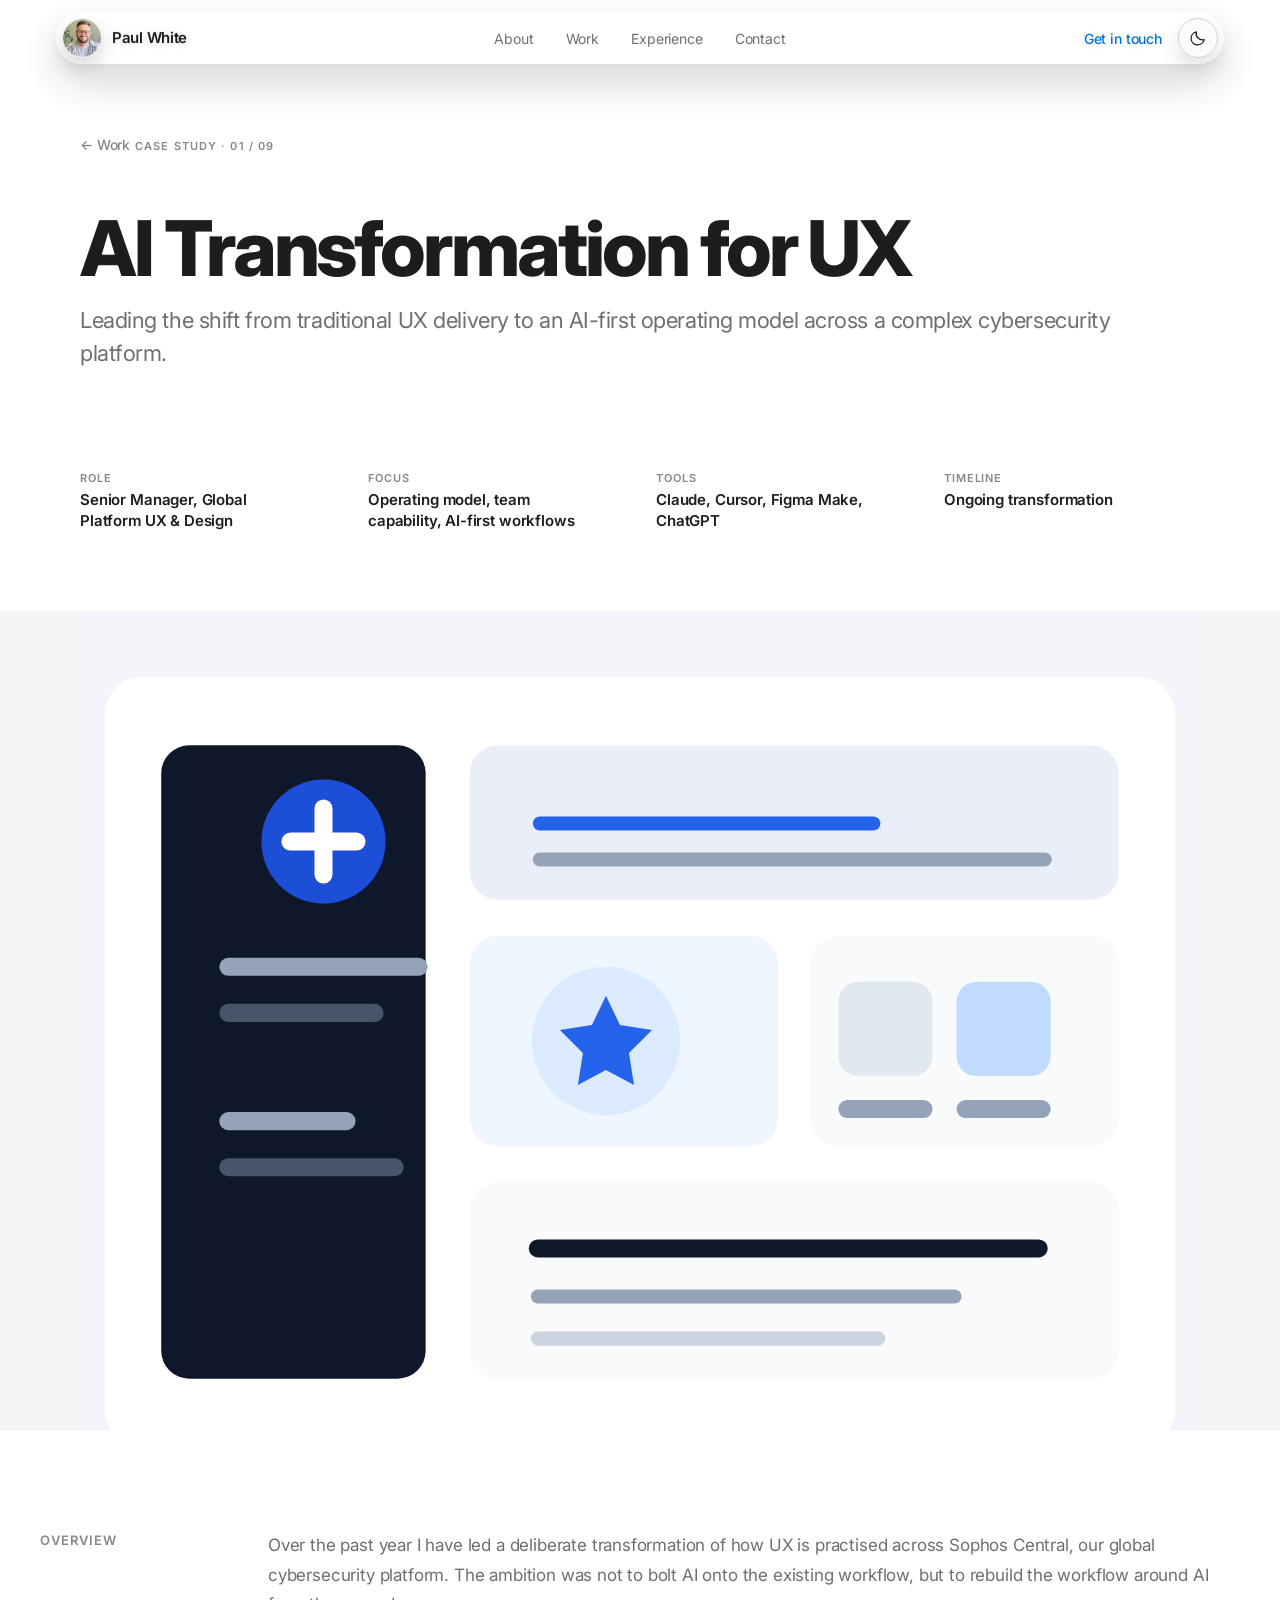
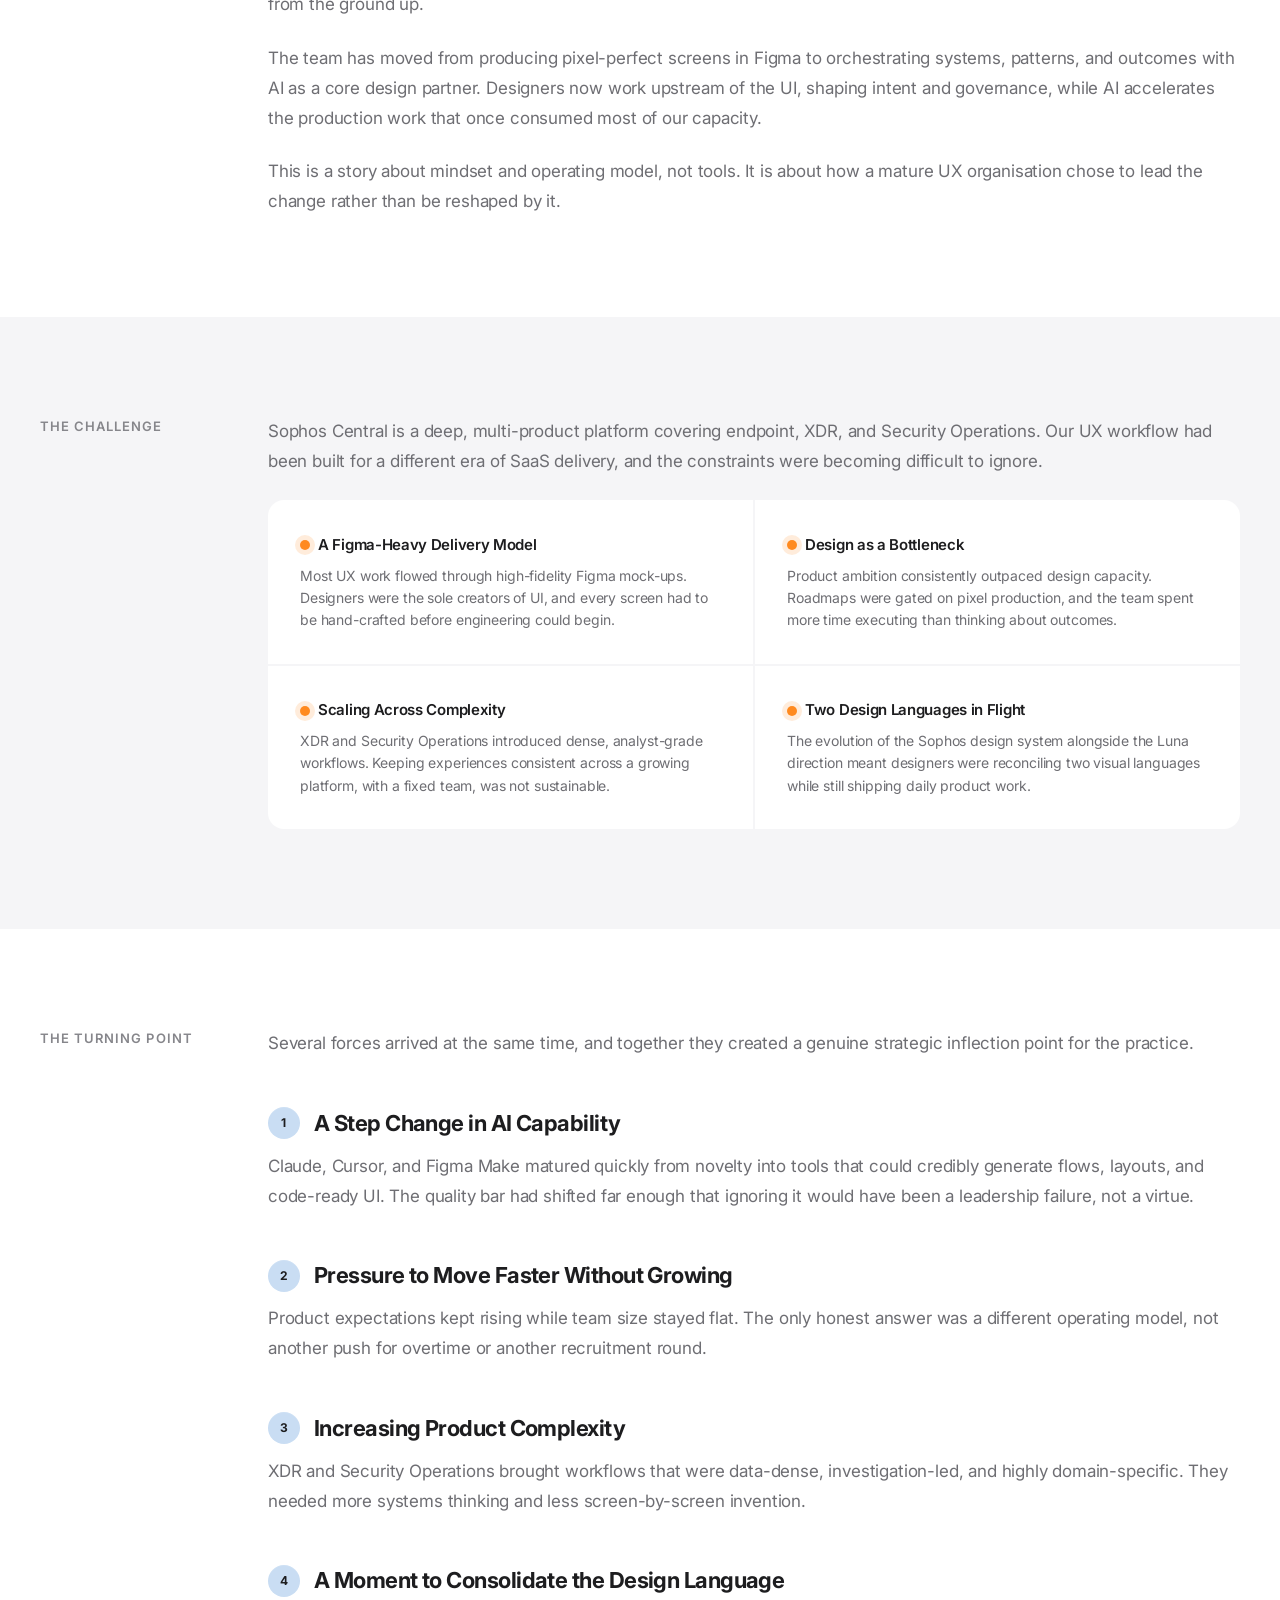
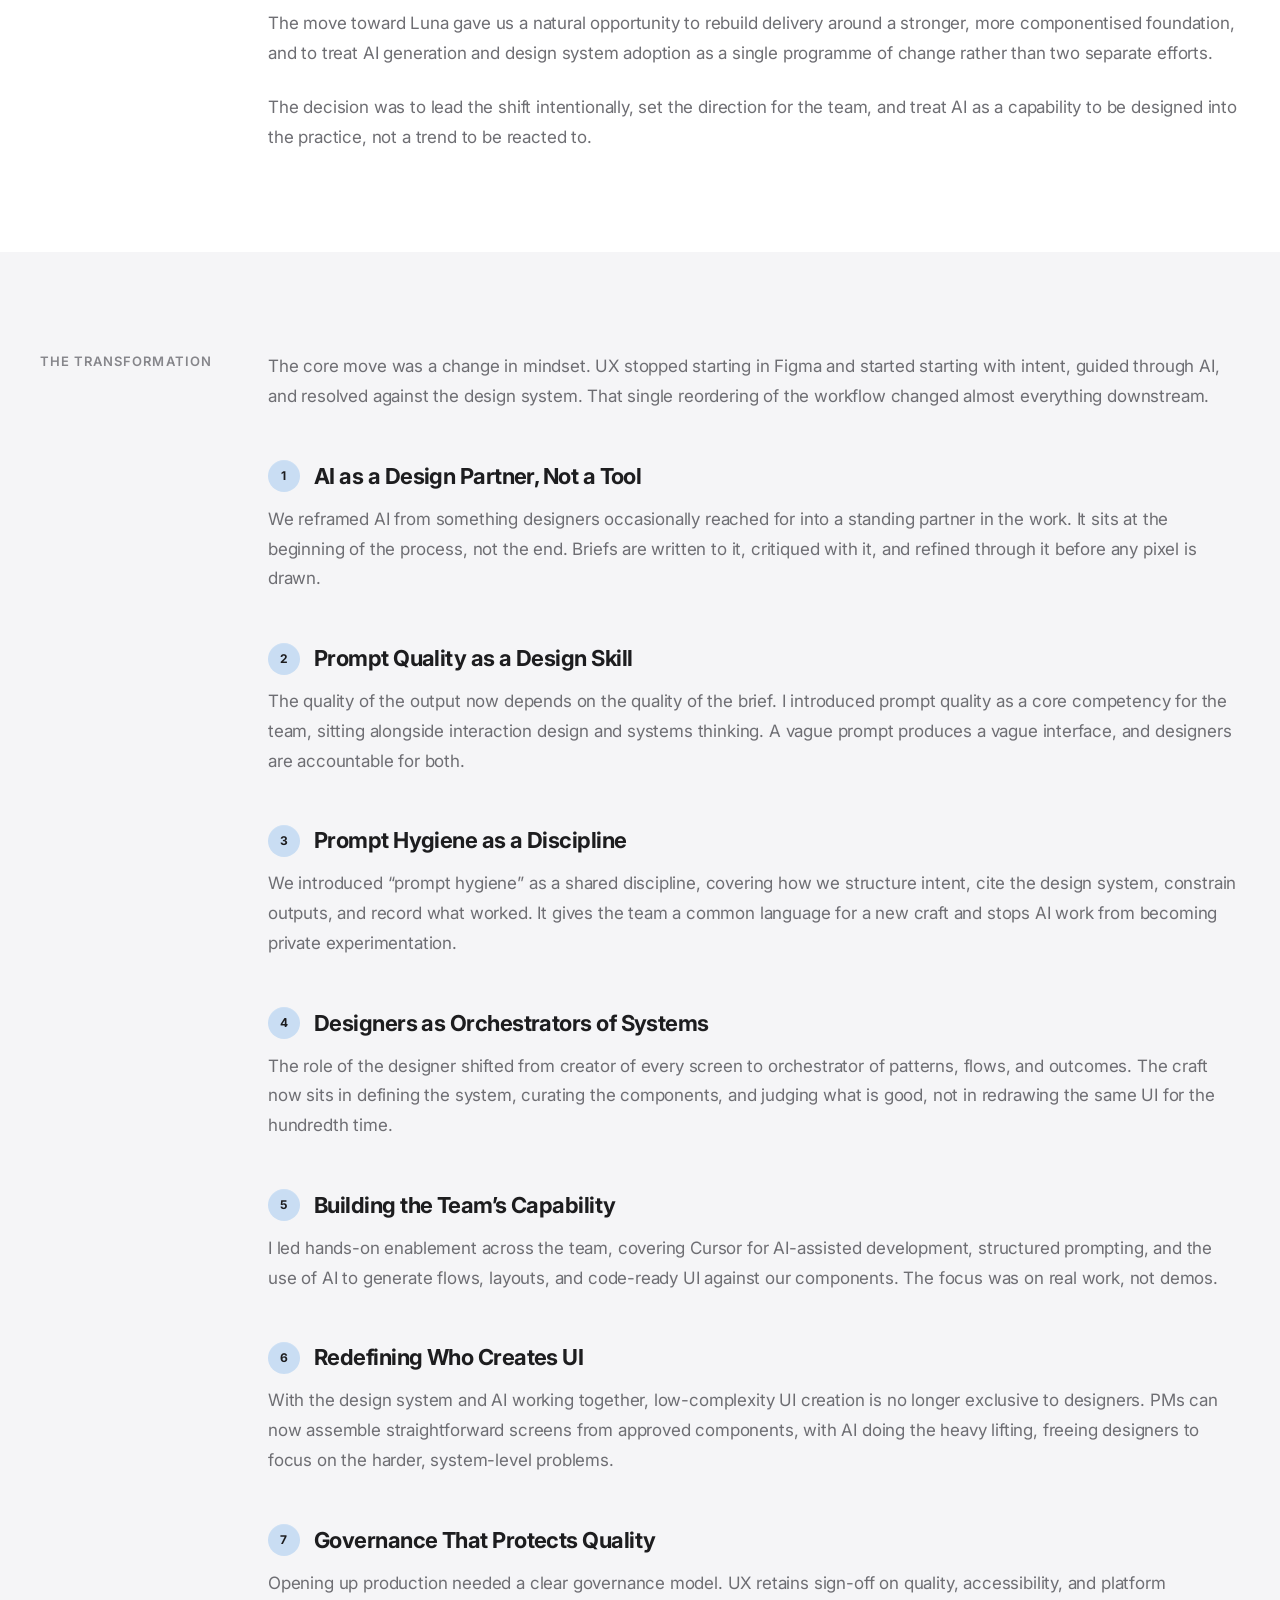
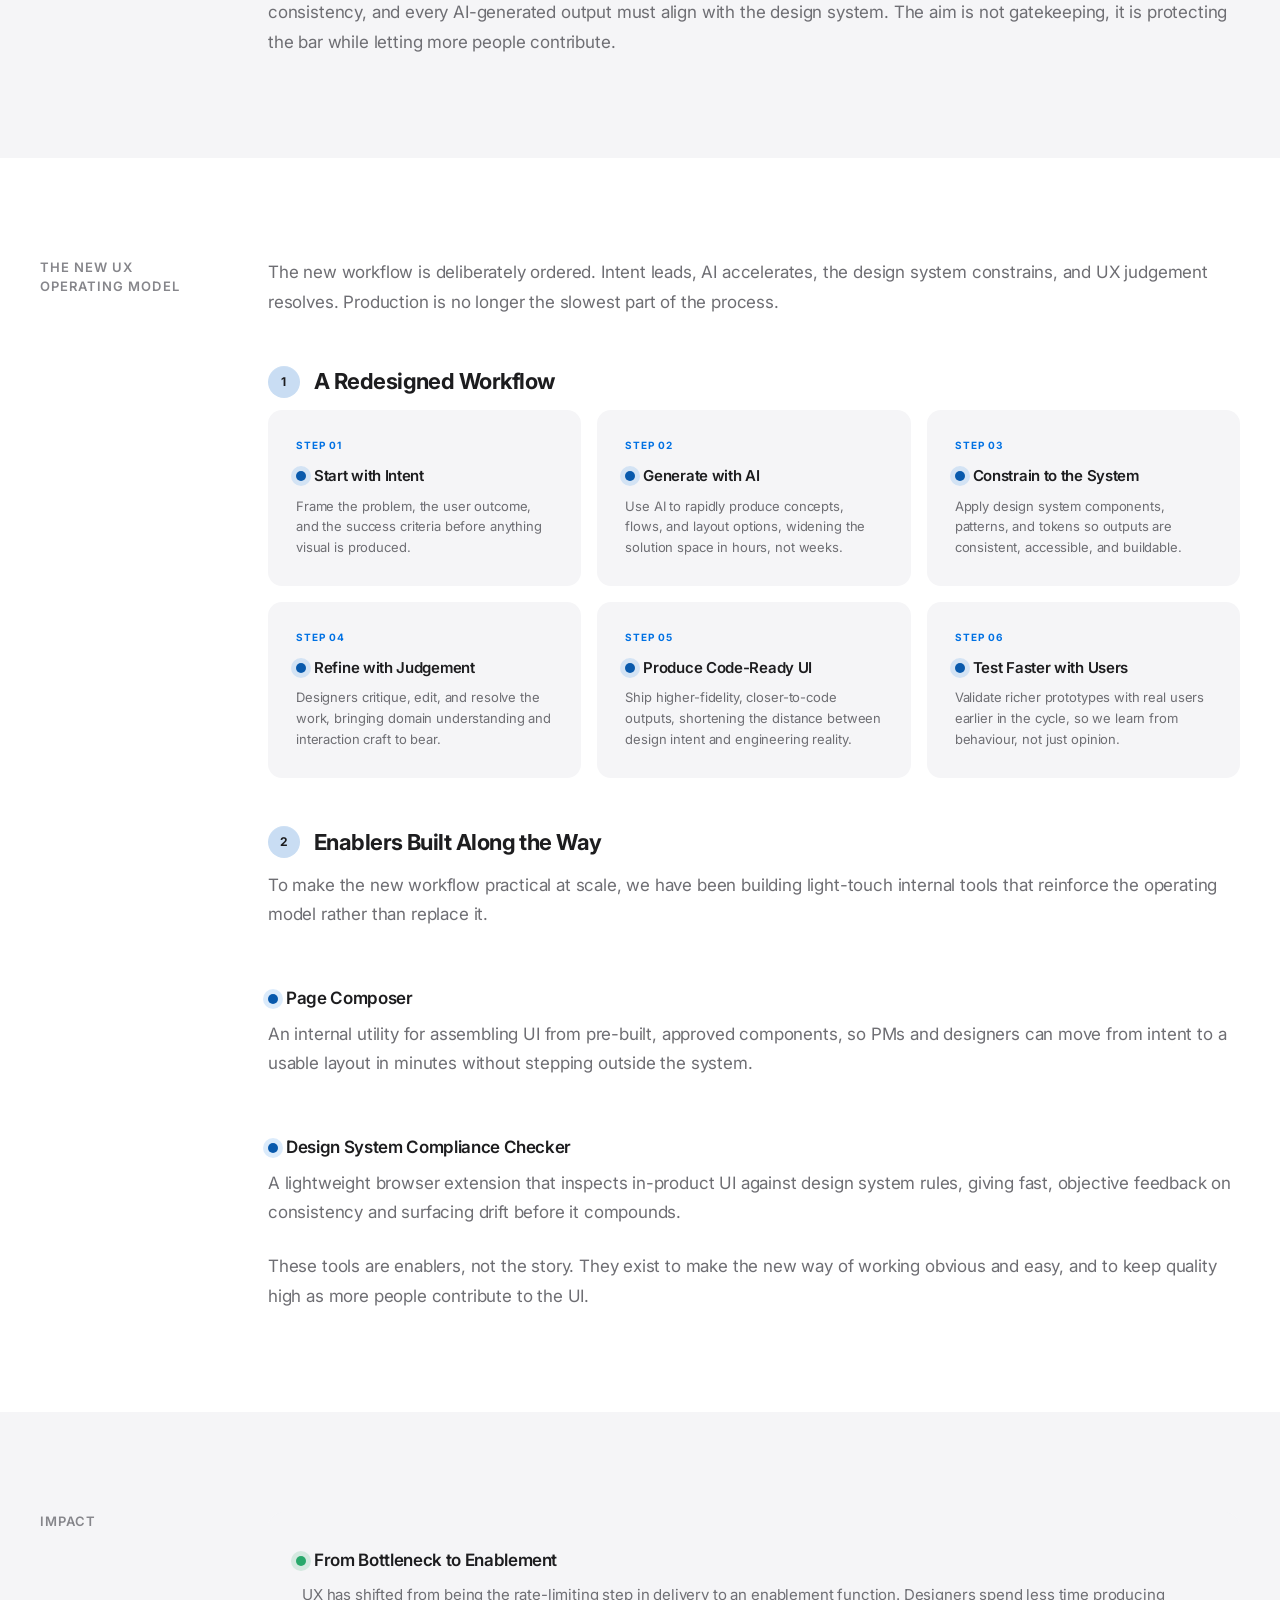
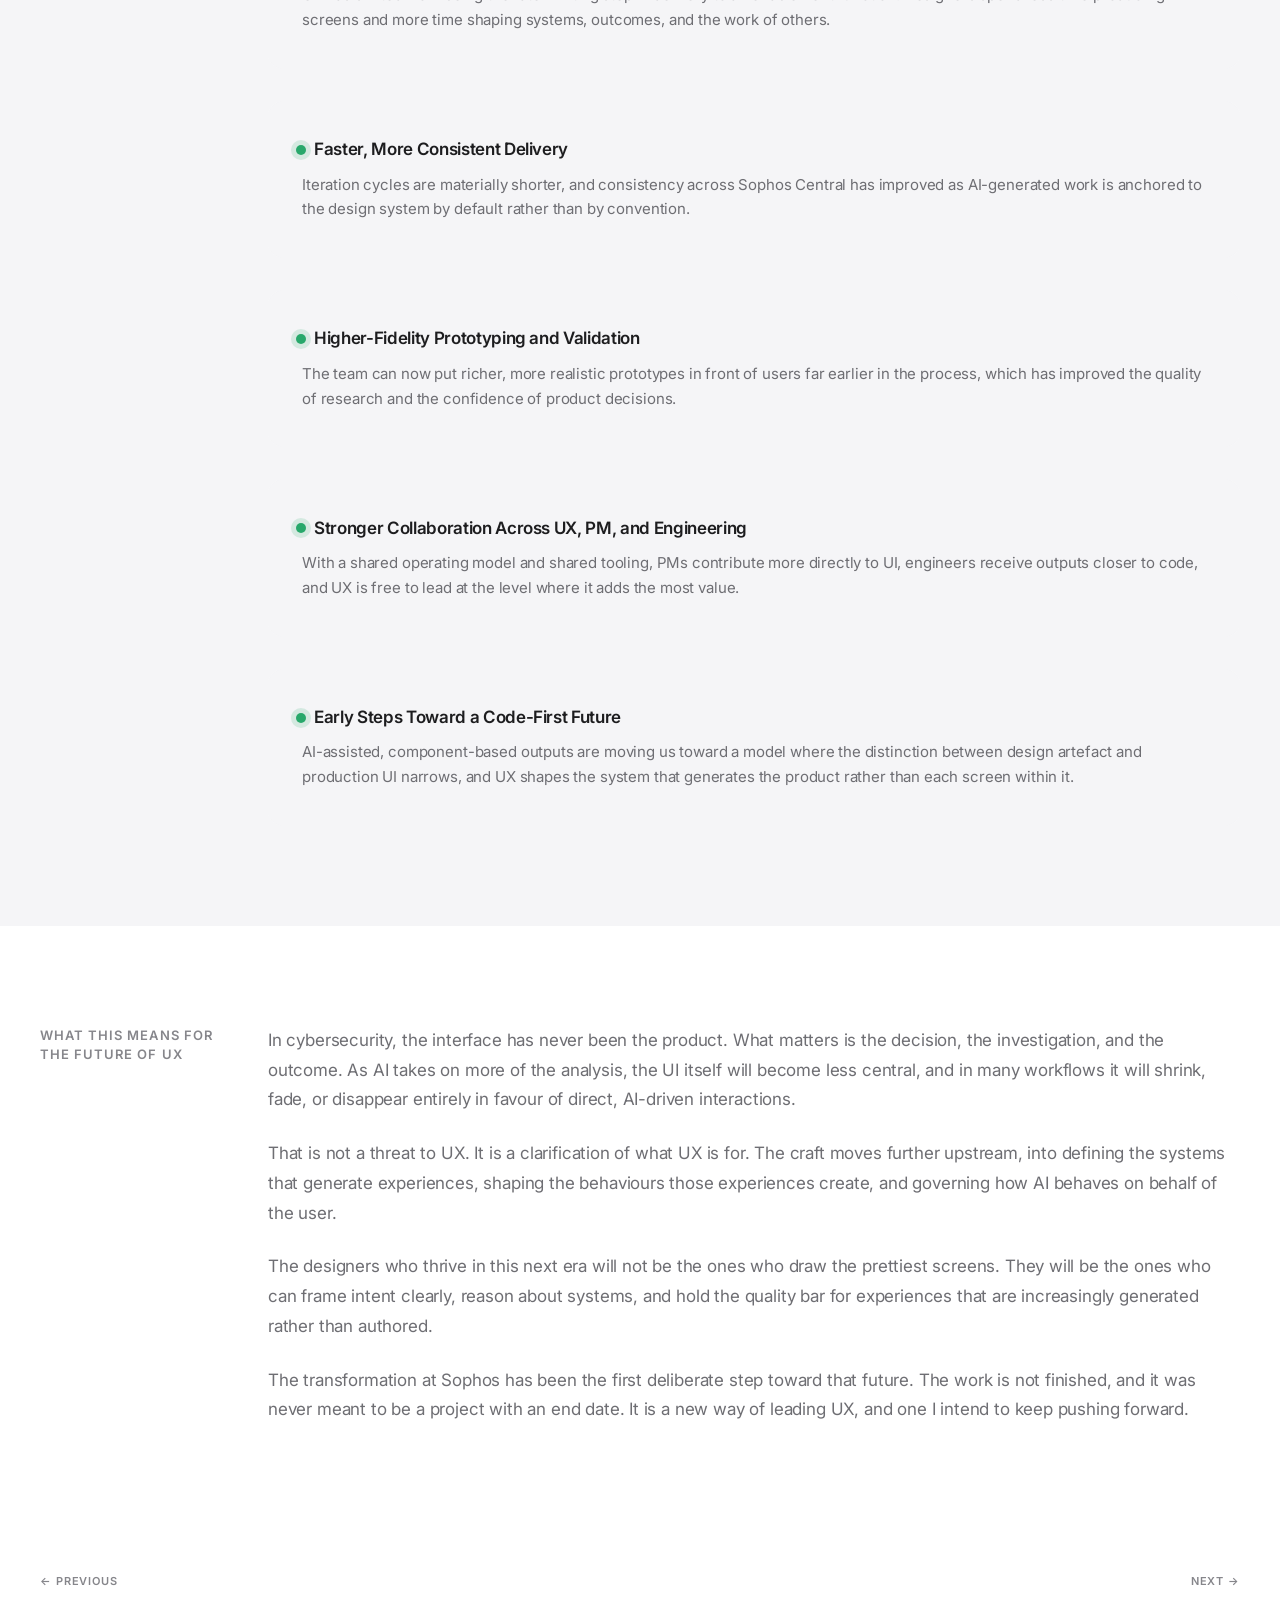
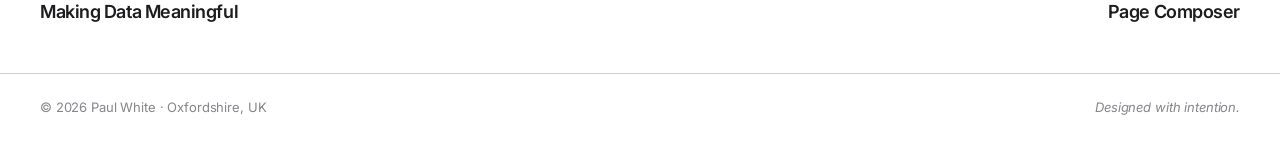
==== commit 0d95bbc4: "Add design system compliance scanner case study" ====
--- a/case-studies/ai-transformation.html
+++ b/case-studies/ai-transformation.html
@@ -55,7 +55,7 @@
   <!-- Hero -->
   <div class="cs-hero">
     <a href="../index.html#work" class="cs-back">&larr; Work</a>
-    <span class="cs-label">Case Study &middot; 01 / 08</span>
+    <span class="cs-label">Case Study &middot; 01 / 09</span>
     <h1 class="cs-title">AI Transformation for UX</h1>
     <p class="cs-subtitle">Leading the shift from traditional UX delivery to an AI-first operating model across a complex cybersecurity platform.</p>
     <div class="cs-meta">
--- a/css/styles.css
+++ b/css/styles.css
@@ -790,6 +790,37 @@
   transition: transform 0.7s var(--ease);
 }
 
+.case-thumb.case-thumb--page-composer {
+  display: block;
+  border-radius: 0;
+  overflow: visible;
+  background: transparent;
+  aspect-ratio: auto;
+  height: auto;
+  max-height: none;
+  object-fit: contain;
+  box-sizing: border-box;
+}
+
+.case-card.is-active .case-thumb.case-thumb--page-composer {
+  background: transparent;
+  border-color: transparent;
+  height: auto;
+  max-height: none;
+}
+
+.work-list--carousel .case-thumb.case-thumb--page-composer {
+  width: 120px;
+  height: auto;
+  max-height: none;
+}
+
+.work-list--carousel .case-card.is-active .case-thumb.case-thumb--page-composer {
+  width: 220px;
+  height: auto;
+  max-height: none;
+}
+
 .case-card.is-active .case-thumb {
   max-width: 280px;
   max-height: 210px;
@@ -1441,7 +1472,6 @@
     max-width: 136px;
     max-height: 102px;
   }
-
   .about { padding: 80px 20px; }
   .about-stats { flex-wrap: wrap; gap: 32px; }
   .about-stat strong { font-size: 32px; }
--- a/css/case-study.css
+++ b/css/case-study.css
@@ -59,9 +59,9 @@
 
 /* Meta row */
 .cs-meta {
-  display: flex;
-  gap: 0;
-  flex-wrap: wrap;
+  display: grid;
+  grid-template-columns: repeat(4, minmax(0, 1fr));
+  column-gap: 32px;
   border-top: 1px solid var(--border-lt);
   padding-top: 40px;
 }
@@ -70,17 +70,15 @@
   display: flex;
   flex-direction: column;
   gap: 4px;
-  padding-right: 56px;
-  margin-right: 56px;
   border-right: 1px solid var(--border-lt);
   padding-top: 0;
-  margin-bottom: 24px;
+  padding-right: 32px;
+  min-width: 0;
 }
 
 .cs-meta-item:last-child {
   border-right: none;
   padding-right: 0;
-  margin-right: 0;
 }
 
 .cs-meta-item span {
@@ -96,6 +94,7 @@
   font-weight: 600;
   color: var(--text-1);
   letter-spacing: -0.01em;
+  line-height: 1.35;
 }
 
 /* -------------------------
@@ -134,6 +133,72 @@
   height: min(56vw, 600px);
 }
 
+.cs-cover--governance img {
+  width: min(calc(100% - 80px), var(--max));
+  height: auto;
+  max-height: none;
+  object-position: center top;
+  align-self: flex-start;
+  transform: none;
+}
+
+.cs-cover--governance {
+  box-sizing: border-box;
+  height: min(61vw, 740px);
+  padding-top: 48px;
+}
+
+.cs-cover--page-composer {
+  height: min(62vw, 760px);
+  min-height: 0;
+  overflow: hidden;
+  box-sizing: border-box;
+  padding: 0 40px;
+  align-items: center;
+}
+
+.cs-cover--page-composer img {
+  width: min(92vw, 1400px);
+  height: auto;
+  max-height: none;
+  object-fit: contain;
+  object-position: center top;
+  transform: translateY(10%);
+}
+
+.cs-cover--luna {
+  height: min(58vw, 720px);
+  box-sizing: border-box;
+  padding: 32px 40px 0;
+}
+
+.cs-cover--luna img {
+  width: min(calc(100% - 80px), calc(var(--max) + 160px));
+  height: auto;
+  max-height: none;
+  object-fit: contain;
+  object-position: center top;
+  transform: none;
+}
+
+.cs-cover--dashboards img {
+  width: min(100%, var(--max));
+  height: auto;
+  max-height: 120%;
+  object-fit: contain;
+  object-position: center bottom;
+  align-self: flex-end;
+  transform: translateY(175px);
+}
+
+.cs-cover--navigation img {
+  transform: translateY(50px);
+}
+
+.cs-cover--efficiency img {
+  transform: translateY(calc(6% + 48px));
+}
+
 /* -------------------------
    Case Study Sections
    ------------------------- */
@@ -154,8 +219,8 @@
 /* Two-column: narrow label / wide content */
 .cs-two-col {
   display: grid;
-  grid-template-columns: 240px 1fr;
-  gap: 80px;
+  grid-template-columns: 180px 1fr;
+  gap: 48px;
   align-items: start;
 }
 
@@ -260,12 +325,25 @@
 }
 
 .cs-problem h4 {
+  display: inline-flex;
+  align-items: center;
+  gap: 8px;
   font-size: 15px;
   font-weight: 600;
   letter-spacing: -0.02em;
   color: var(--text-1);
   margin-bottom: 8px;
   margin-top: 0;
+}
+
+.cs-problem h4::before {
+  content: "";
+  width: 10px;
+  height: 10px;
+  flex: 0 0 10px;
+  border-radius: 999px;
+  background: #ff8a1f;
+  box-shadow: 0 0 0 5px color-mix(in srgb, #ff8a1f 16%, transparent);
 }
 
 .cs-problem p {
@@ -283,7 +361,7 @@
 }
 
 .cs-result {
-  padding: 36px;
+  padding: 36px 36px 36px 52px;
   background: var(--bg-off);
   border-radius: 16px;
 }
@@ -298,7 +376,7 @@
   letter-spacing: -0.02em;
   margin-bottom: 10px;
   margin-top: 0;
-  margin-left: -36px;
+  margin-left: -24px;
 }
 
 .cs-result h4::before {
@@ -307,8 +385,8 @@
   height: 10px;
   flex: 0 0 10px;
   border-radius: 999px;
-  background: color-mix(in srgb, var(--accent) 72%, var(--text-1));
-  box-shadow: 0 0 0 5px color-mix(in srgb, var(--accent) 14%, transparent);
+  background: #28a86b;
+  box-shadow: 0 0 0 5px color-mix(in srgb, #28a86b 16%, transparent);
 }
 
 .cs-result p {
@@ -333,6 +411,34 @@
   height: auto;
   display: block;
   transition: transform 0.25s var(--ease), opacity 0.25s var(--ease);
+}
+
+.cs-img--airtable-gantt {
+  padding: 0 24px 24px;
+  box-sizing: border-box;
+}
+
+.cs-luna-approach {
+  display: grid;
+  grid-template-columns: minmax(260px, 0.42fr) minmax(0, 0.58fr);
+  gap: 32px;
+  align-items: start;
+  margin: 36px 0 0;
+}
+
+.cs-img--luna-injection {
+  margin: 0;
+  max-height: 772px;
+  overflow: hidden;
+  background: #f5f7fb;
+}
+
+.cs-img--luna-injection img {
+  width: 100%;
+  height: auto;
+  max-height: none;
+  object-fit: contain;
+  object-position: center top;
 }
 
 .cs-img:hover img,
@@ -420,6 +526,19 @@
   letter-spacing: -0.01em;
 }
 
+.cs-video {
+  margin: 48px 0 0;
+  border-radius: 16px;
+  overflow: hidden;
+  background: var(--bg-off);
+}
+
+.cs-video video {
+  width: 100%;
+  height: auto;
+  display: block;
+}
+
 /* Tier cards */
 .cs-tiers {
   display: grid;
@@ -458,6 +577,98 @@
   line-height: 1.6;
   color: var(--text-2);
   margin-bottom: 0;
+}
+
+.cs-process-flow {
+  display: grid;
+  grid-template-columns: repeat(4, minmax(0, 1fr));
+  gap: 28px;
+  margin: 28px 0 36px;
+}
+
+.cs-process-step {
+  position: relative;
+  padding: 28px 24px 24px;
+  background: var(--bg-off);
+  border: 1px solid var(--border-lt);
+  border-radius: 18px;
+  min-height: 100%;
+}
+
+.cs-process-step:not(:last-child)::after {
+  content: "→";
+  position: absolute;
+  top: 28px;
+  right: -18px;
+  width: 36px;
+  height: 36px;
+  display: inline-flex;
+  align-items: center;
+  justify-content: center;
+  border-radius: 999px;
+  background: var(--bg);
+  border: 1px solid var(--border-lt);
+  color: var(--text-3);
+  font-size: 16px;
+  box-shadow: 0 8px 18px rgba(0,0,0,0.12);
+}
+
+.cs-process-label {
+  display: inline-flex;
+  align-items: center;
+  justify-content: center;
+  width: 36px;
+  height: 36px;
+  flex: 0 0 36px;
+  border-radius: 50%;
+  background: color-mix(in srgb, var(--accent) 18%, var(--bg));
+  border: 1px solid color-mix(in srgb, var(--accent) 28%, var(--border-lt));
+  color: var(--text-1);
+  font-size: 11px;
+  font-weight: 700;
+  letter-spacing: 0.08em;
+}
+
+.cs-process-head {
+  display: flex;
+  align-items: center;
+  gap: 12px;
+  margin-bottom: 16px;
+}
+
+.cs-process-step h4 {
+  margin-top: 0;
+  margin-bottom: 0;
+}
+
+.cs-process-step h4::before {
+  content: none;
+}
+
+.cs-process-step p {
+  font-size: 14px;
+  line-height: 1.7;
+  color: var(--text-2);
+  margin-bottom: 0;
+}
+
+.cs-process-flow.cs-process-flow--luna {
+  grid-template-columns: 1fr;
+  gap: 18px;
+  margin: 0;
+}
+
+.cs-process-flow.cs-process-flow--luna .cs-process-step::after {
+  content: "↓";
+  top: auto;
+  right: auto;
+  bottom: -27px;
+  left: 24px;
+  z-index: 1;
+}
+
+.cs-process-flow.cs-process-flow--luna .cs-process-step:last-child::after {
+  content: none;
 }
 
 /* Coming soon */
@@ -536,6 +747,8 @@
   }
   .cs-col-label { position: static; }
   .cs-tiers { grid-template-columns: 1fr; }
+  .cs-process-flow { grid-template-columns: 1fr 1fr; }
+  .cs-process-step:nth-child(2)::after { content: none; }
   .cs-problems { grid-template-columns: 1fr; }
 }
 
@@ -545,6 +758,74 @@
   }
   .cs-cover--full-image {
     height: min(68vw, 440px);
+  }
+  .cs-cover--navigation {
+    height: auto;
+    min-height: 0;
+  }
+  .cs-cover--efficiency {
+    height: auto;
+    min-height: 0;
+    padding-top: 24px;
+  }
+  .cs-cover--dashboards {
+    height: auto;
+    min-height: 0;
+    padding-top: 0;
+  }
+  .cs-cover--page-composer {
+    height: min(68vw, 520px);
+    min-height: 0;
+    overflow: hidden;
+    box-sizing: border-box;
+    padding: 0 12px;
+  }
+  .cs-cover--page-composer img {
+    width: 100%;
+    height: auto;
+    max-height: none;
+    object-fit: contain;
+    object-position: center top;
+    transform: translateY(10%);
+  }
+  .cs-cover--luna {
+    height: min(68vw, 520px);
+    padding: 20px 12px 0;
+  }
+  .cs-cover--luna img {
+    width: calc(100% - 24px);
+    height: auto;
+    max-height: none;
+    object-fit: contain;
+    object-position: center top;
+    transform: none;
+  }
+  .cs-cover--navigation img {
+    width: calc(100% - 24px);
+    height: auto;
+    max-height: none;
+    object-fit: contain;
+    object-position: center top;
+    align-self: flex-start;
+    transform: translateY(0);
+  }
+  .cs-cover--efficiency img {
+    width: calc(100% - 24px);
+    height: auto;
+    max-height: none;
+    object-fit: contain;
+    object-position: center top;
+    align-self: flex-start;
+    transform: translateY(0);
+  }
+  .cs-cover--dashboards img {
+    width: calc(100% - 40px);
+    height: auto;
+    max-height: none;
+    object-fit: contain;
+    object-position: center top;
+    align-self: flex-start;
+    transform: translateY(10%);
   }
   .cs-cover img { width: calc(100% - 40px); }
   .cs-cover--full-image img {
@@ -556,21 +837,51 @@
     align-self: flex-end;
     transform: translateY(6%);
   }
+  .cs-cover--governance img {
+    width: calc(100% - 40px);
+    height: auto;
+    max-height: none;
+    object-position: center top;
+    align-self: flex-start;
+    transform: none;
+  }
+  .cs-cover--governance {
+    box-sizing: border-box;
+    height: min(61vw, 520px);
+    padding-top: 48px;
+  }
+  .cs-cover--page-composer img {
+    width: 100%;
+    height: auto;
+    max-height: none;
+    object-fit: contain;
+    object-position: center top;
+    align-self: center;
+    transform: translateY(10%);
+  }
+  .cs-luna-approach {
+    grid-template-columns: 1fr;
+  }
+  .cs-img--luna-injection {
+    max-height: 772px;
+  }
+  .cs-process-flow { grid-template-columns: 1fr; gap: 18px; }
+  .cs-process-step::after { content: none !important; }
   .cs-lightbox { padding: 20px; }
   .cs-lightbox img { max-height: calc(100vh - 120px); border-radius: 16px; }
   .cs-lightbox-close { top: 16px; right: 16px; }
   .cs-hero { padding: calc(var(--nav-h) + 48px) 20px 60px; }
   .cs-section { padding: 60px 20px; }
-  .cs-meta { flex-direction: column; gap: 24px; }
-  .cs-meta-item { border-right: none; padding-right: 0; margin-right: 0; border-bottom: 1px solid var(--border-lt); padding-bottom: 24px; }
+  .cs-meta { grid-template-columns: 1fr; gap: 24px; }
+  .cs-meta-item { border-right: none; padding-right: 0; border-bottom: 1px solid var(--border-lt); padding-bottom: 24px; }
   .cs-meta-item:last-child { border-bottom: none; padding-bottom: 0; }
   .cs-col-content h3 { gap: 12px; font-size: 20px; }
   .cs-col-content h3::before { width: 28px; height: 28px; flex-basis: 28px; font-size: 11px; }
   .cs-col-content h4 { font-size: 16px; }
-  .cs-nav { grid-template-columns: 1fr; }
+  .cs-nav { grid-template-columns: 1fr 1fr; }
   .cs-img-grid { grid-template-columns: 1fr; gap: 16px; }
-  .cs-nav-item:first-child { border-right: none; border-bottom: 1px solid var(--border-lt); }
-  .cs-nav-item:last-child .cs-nav-dir,
-  .cs-nav-item:last-child .cs-nav-title { text-align: left; }
+  .cs-nav-item { padding: 28px 20px; gap: 6px; }
+  .cs-nav-item:first-child { border-right: 1px solid var(--border-lt); border-bottom: none; }
+  .cs-nav-title { font-size: 15px; }
   .cs-coming-soon { padding: 80px 20px; }
 }
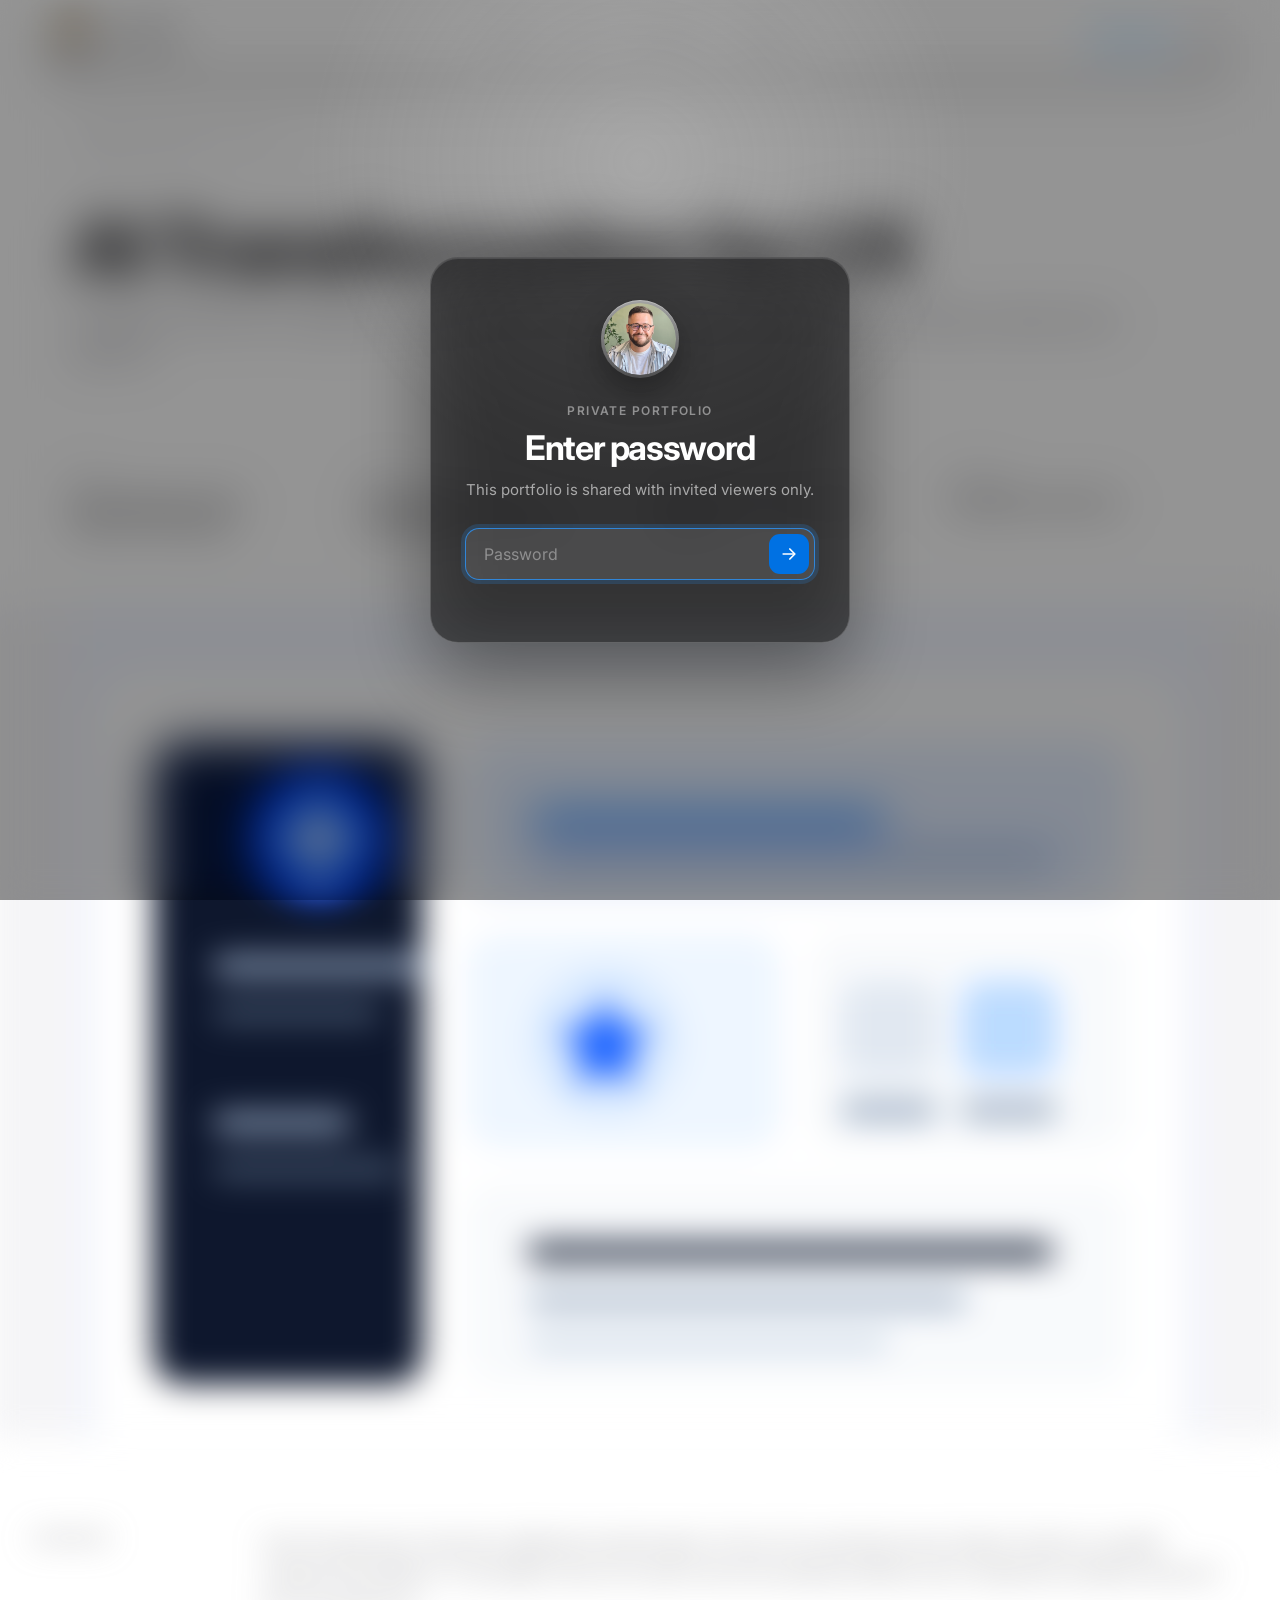
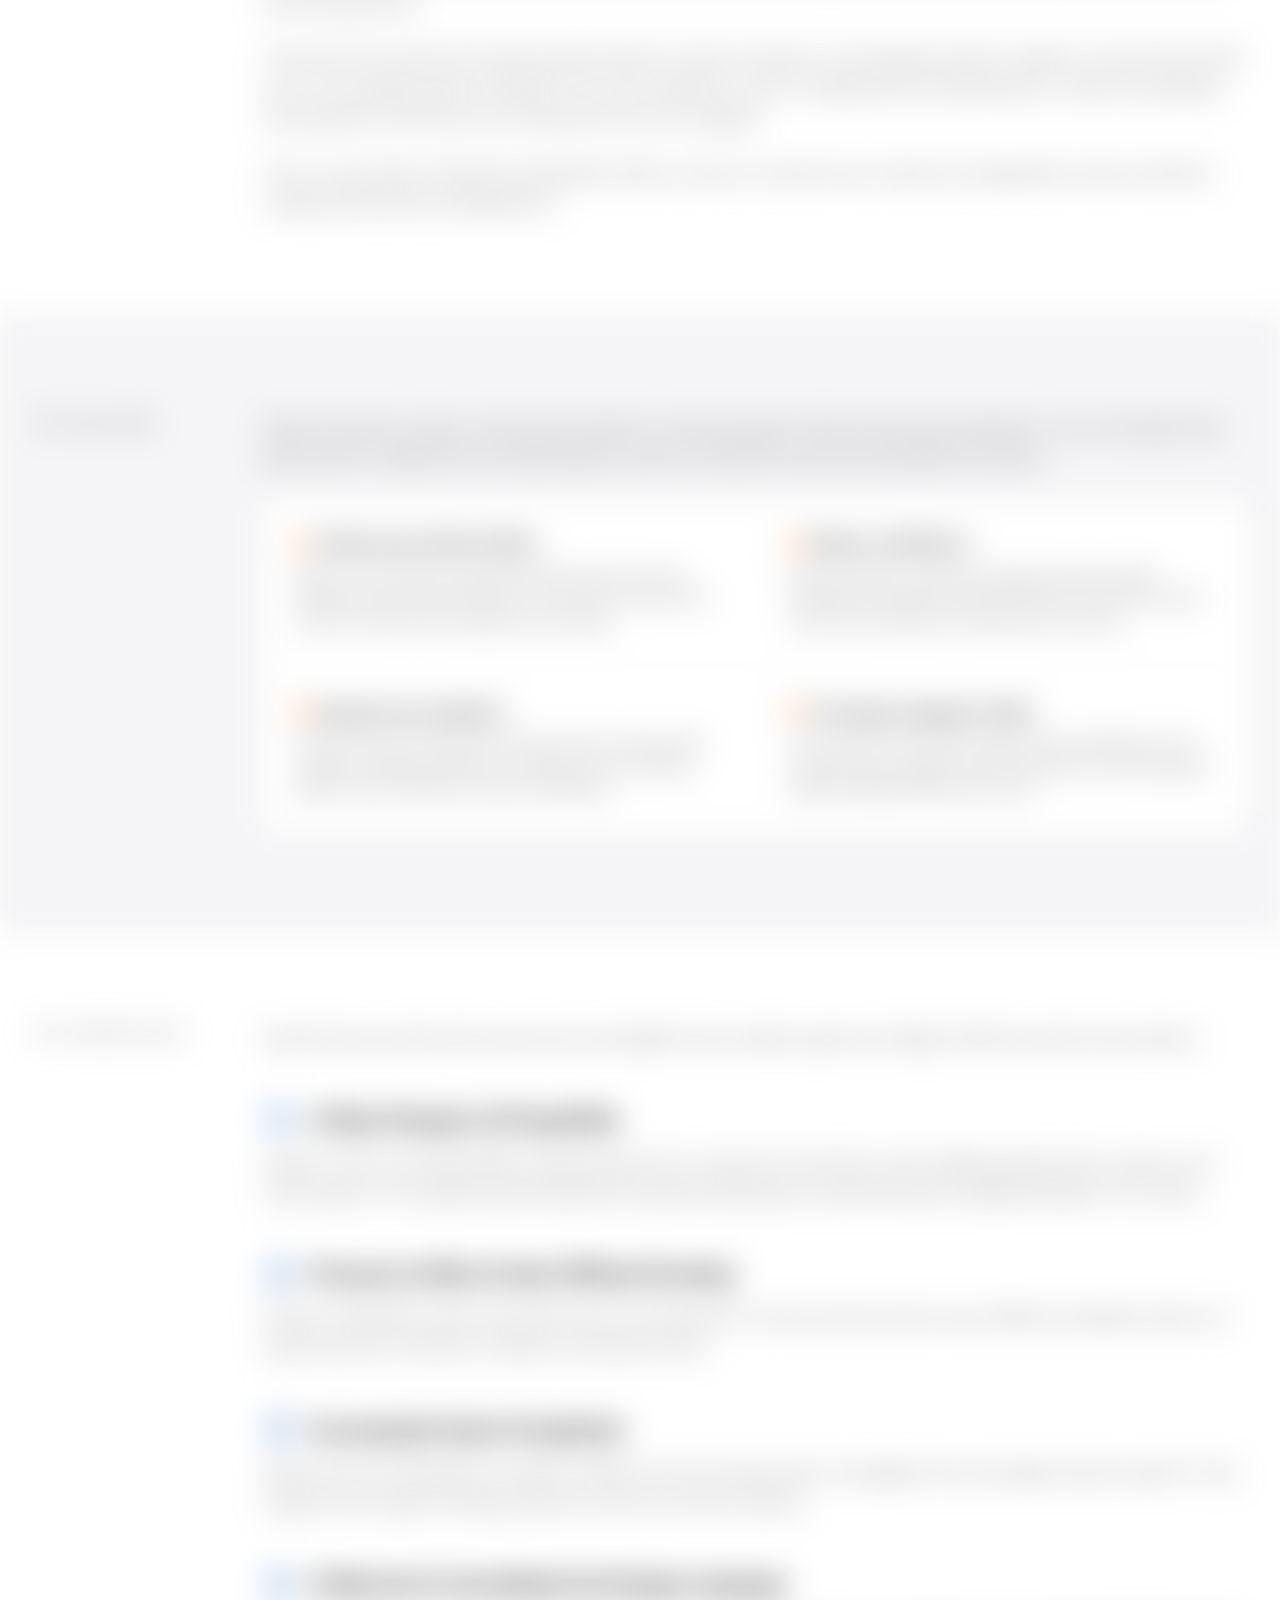
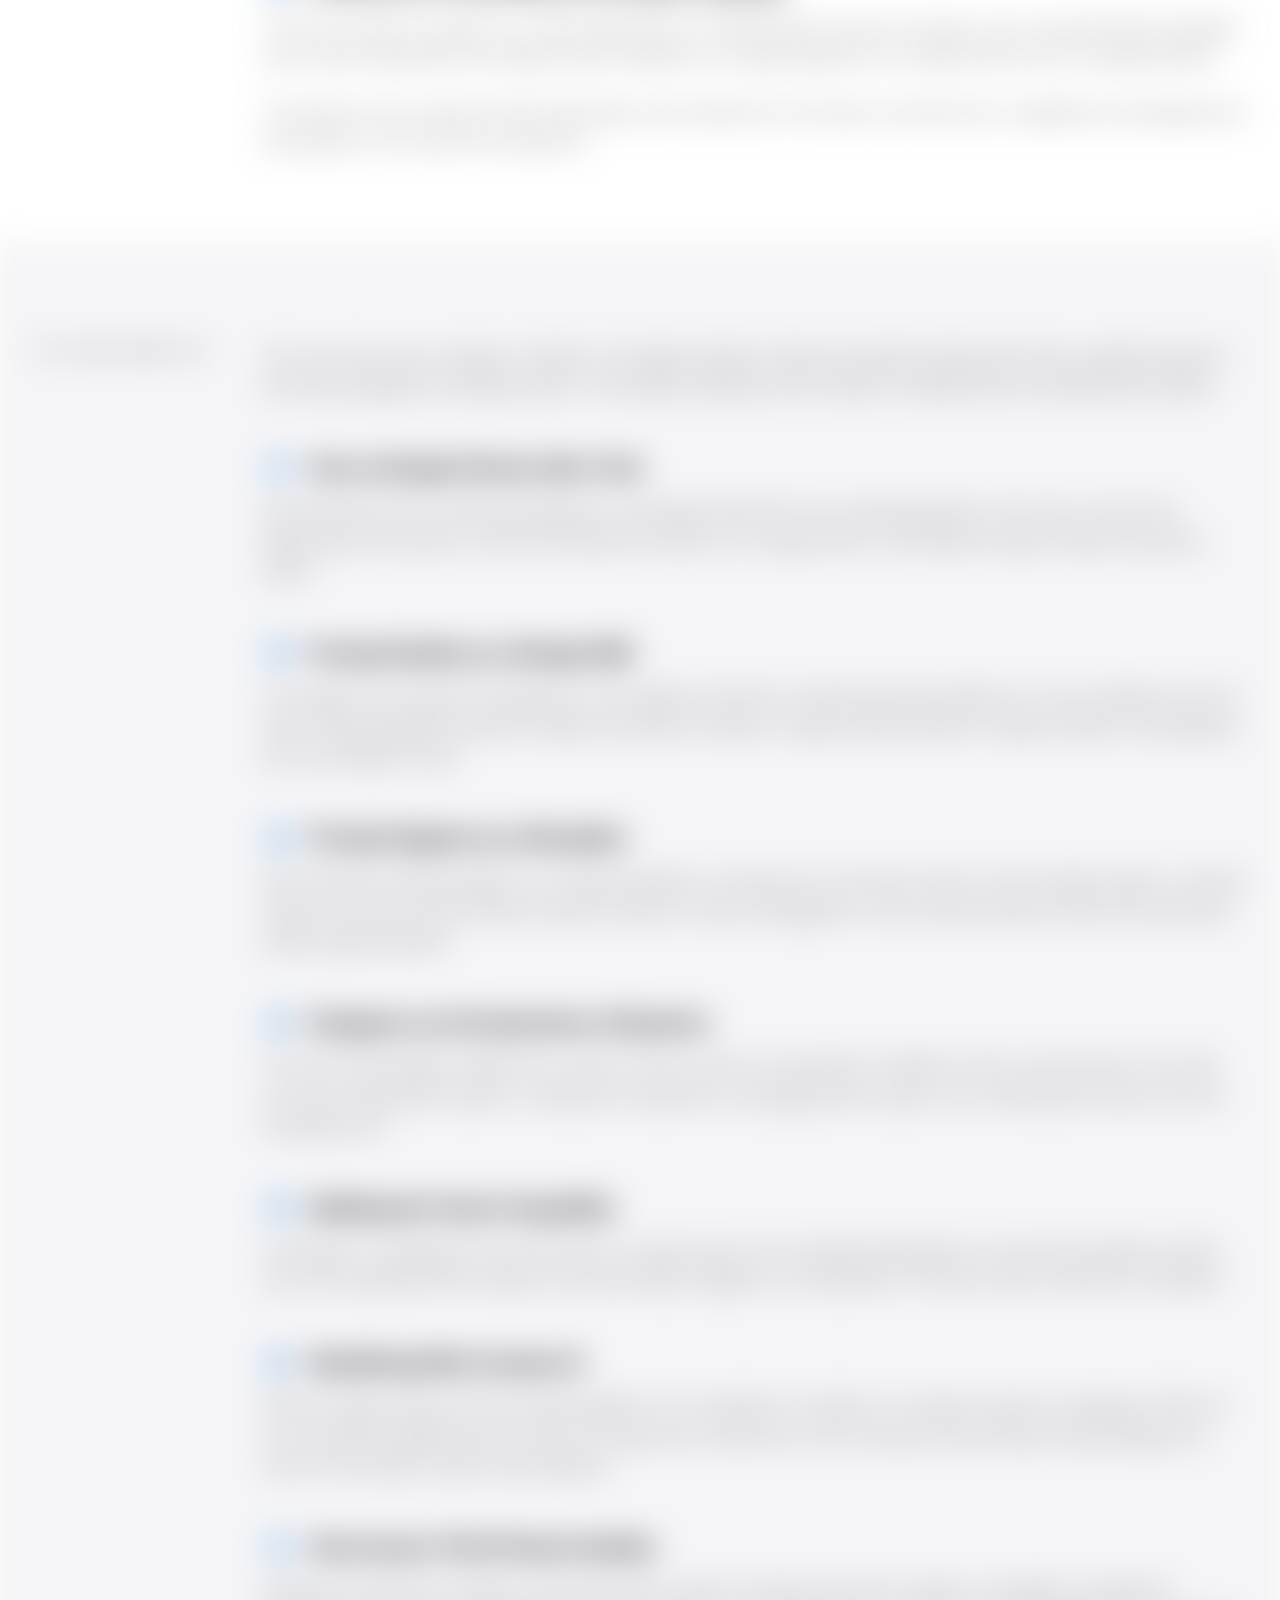
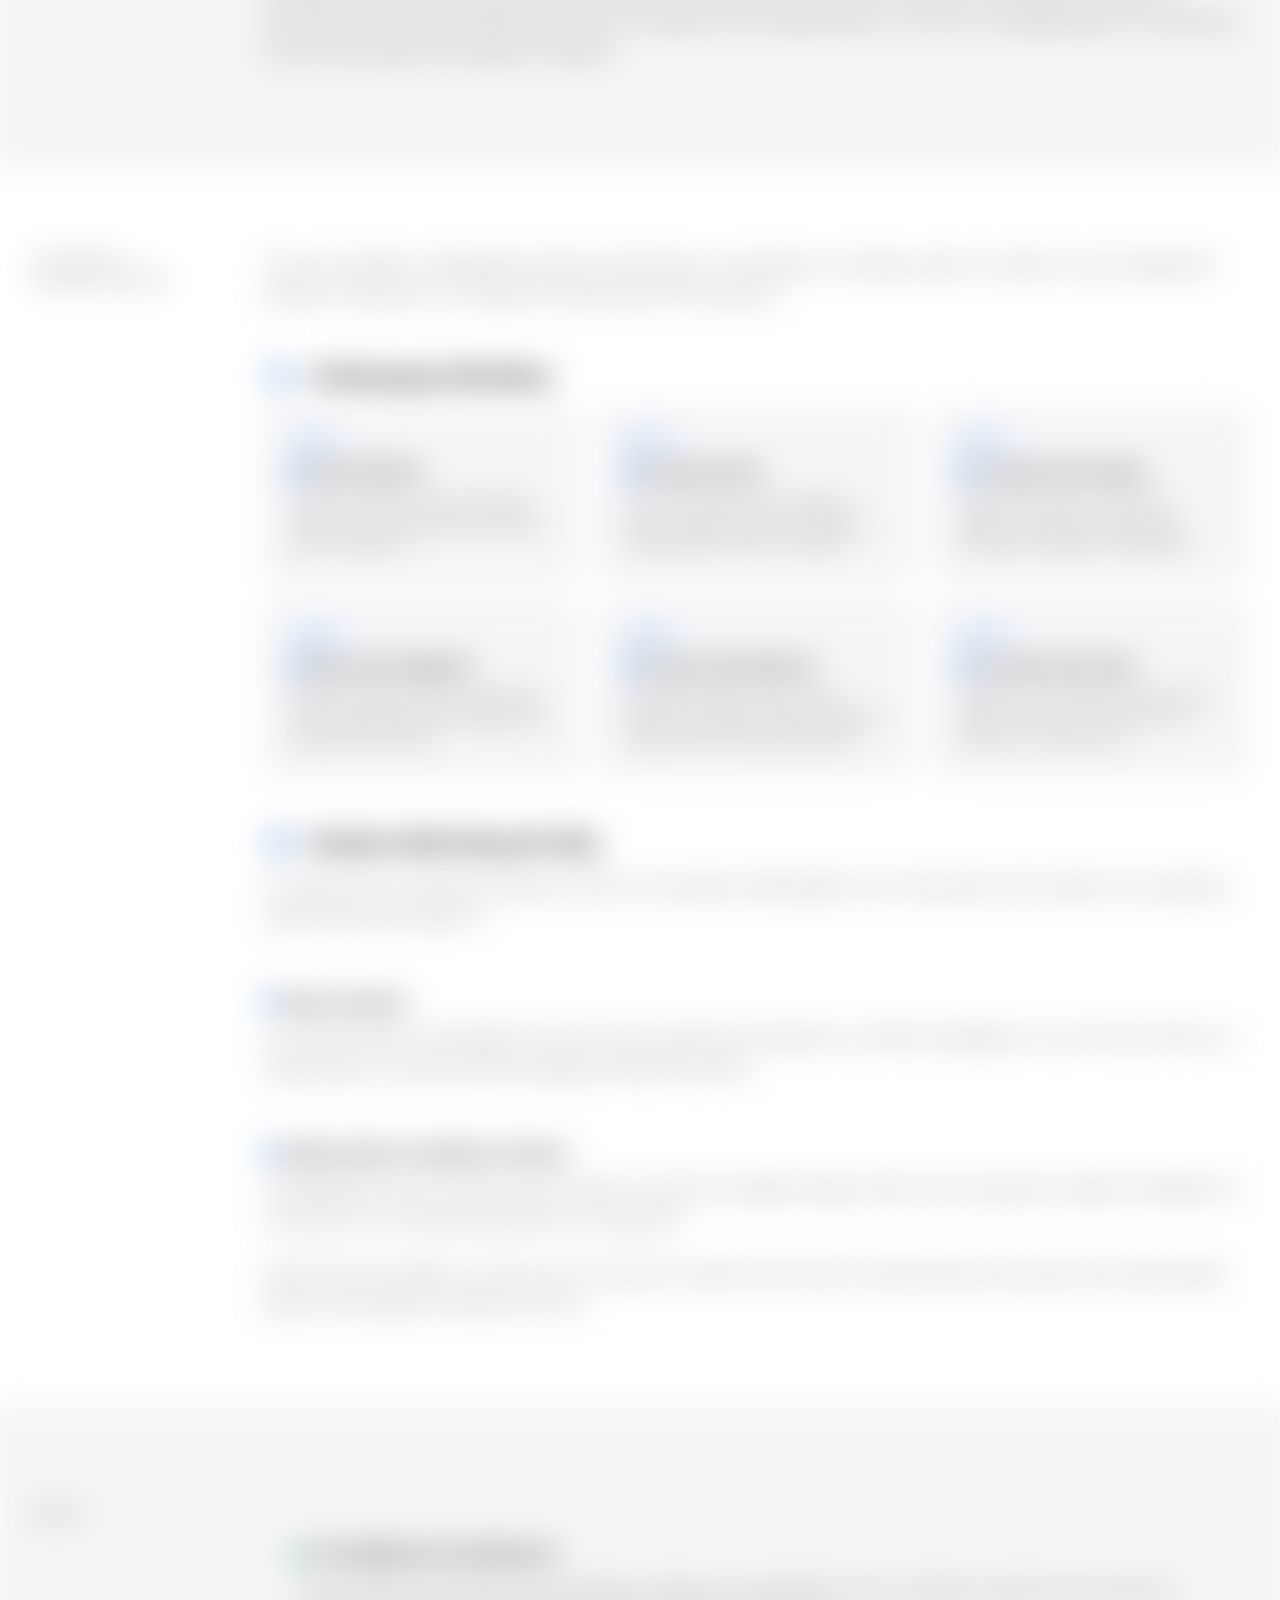
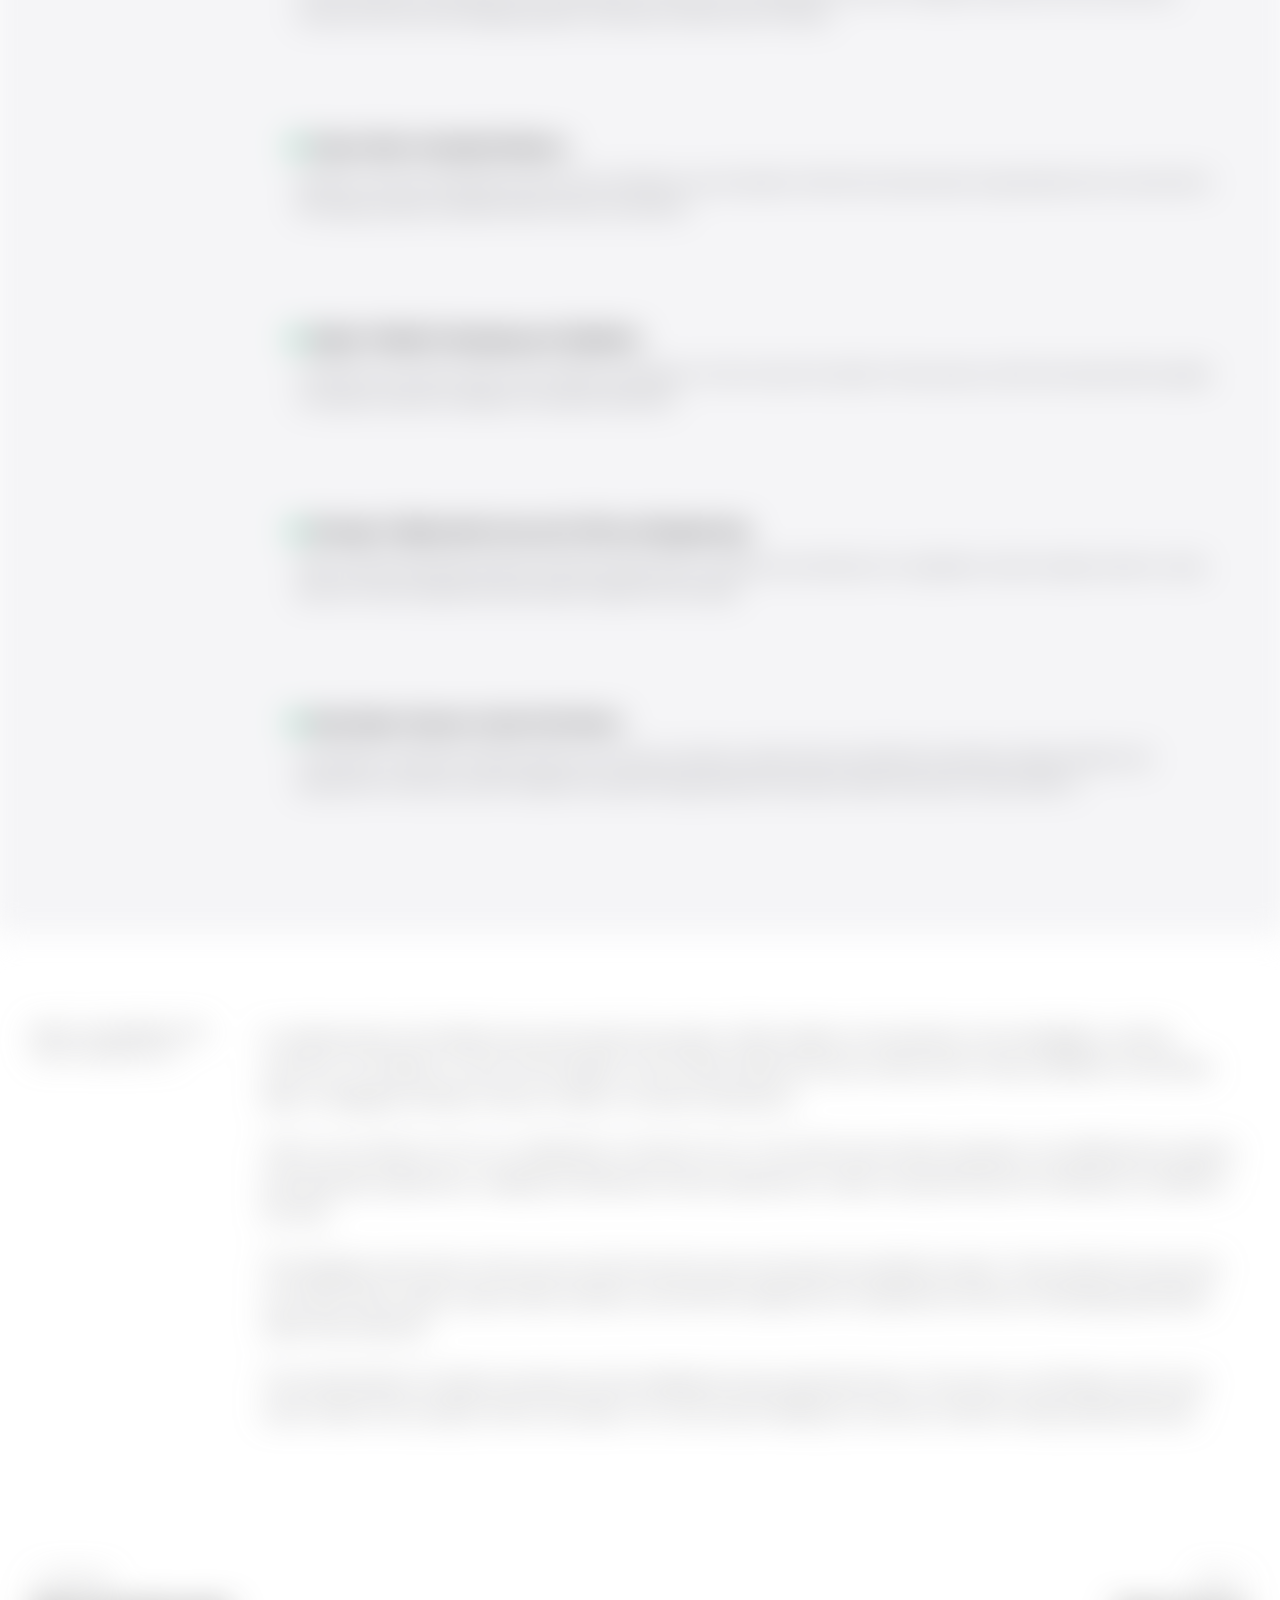
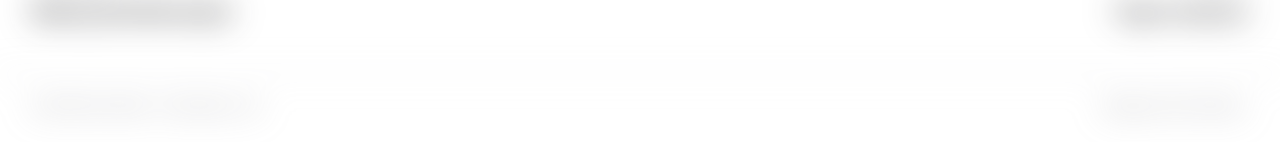
==== commit 1bb8af41: "Add files via upload" ====
--- a/case-studies/ai-transformation.html
+++ b/case-studies/ai-transformation.html
@@ -8,7 +8,7 @@
   <link rel="preconnect" href="https://fonts.googleapis.com">
   <link rel="preconnect" href="https://fonts.gstatic.com" crossorigin>
   <link href="https://fonts.googleapis.com/css2?family=Inter:ital,opsz,wght@0,14..32,300;0,14..32,400;0,14..32,500;0,14..32,600;0,14..32,700;0,14..32,800;0,14..32,900;1,14..32,400&display=swap" rel="stylesheet">
-  <link rel="stylesheet" href="../css/styles.css">
+  <link rel="stylesheet" href="../css/styles.css?v=password-gate-6">
   <link rel="stylesheet" href="../css/case-study.css">
 </head>
 <body data-theme="dark" class="nav-avatar-static">
@@ -298,6 +298,6 @@
     </div>
   </footer>
 
-  <script src="../js/main.js"></script>
+  <script src="../js/main.js?v=password-gate-6"></script>
 </body>
 </html>
--- a/css/styles.css
+++ b/css/styles.css
@@ -70,6 +70,257 @@
 img { display: block; max-width: 100%; }
 a { color: inherit; text-decoration: none; }
 
+.sr-only {
+  position: absolute;
+  width: 1px;
+  height: 1px;
+  padding: 0;
+  margin: -1px;
+  overflow: hidden;
+  clip: rect(0, 0, 0, 0);
+  white-space: nowrap;
+  border: 0;
+}
+
+body.is-password-locked {
+  overflow: hidden;
+}
+
+body.is-password-locked > :not(.password-gate) {
+  filter: blur(16px) saturate(1.15);
+  transform: scale(1.015);
+  transform-origin: center;
+  transition: filter 0.54s var(--ease), transform 0.54s var(--ease);
+}
+
+.password-gate {
+  position: fixed;
+  inset: 0;
+  z-index: 5000;
+  display: flex;
+  align-items: center;
+  justify-content: center;
+  padding: 32px;
+  background:
+    radial-gradient(circle at 50% 18%, rgba(255,255,255,0.18), transparent 34%),
+    rgba(0,0,0,0.42);
+  backdrop-filter: saturate(180%) blur(18px);
+  -webkit-backdrop-filter: saturate(180%) blur(18px);
+  opacity: 1;
+  transition: opacity 0.46s var(--ease), transform 0.46s var(--ease), backdrop-filter 0.46s var(--ease);
+}
+
+.password-gate.is-unlocking {
+  opacity: 0;
+  transform: scale(1.018);
+  backdrop-filter: saturate(120%) blur(0);
+  -webkit-backdrop-filter: saturate(120%) blur(0);
+  pointer-events: none;
+}
+
+.password-gate.is-unlocking .password-gate-panel {
+  animation: passwordUnlockPanel 0.72s var(--ease) both;
+}
+
+.password-gate.is-unlocking .password-gate-avatar {
+  animation: passwordUnlockAvatar 0.72s var(--ease) both;
+}
+
+.password-gate.is-unlocking .password-gate-submit {
+  background: #34c759;
+  animation: passwordUnlockButton 0.56s var(--ease) both;
+}
+
+.password-gate-panel {
+  width: min(100%, 420px);
+  padding: 42px 34px 32px;
+  border: 1px solid rgba(255,255,255,0.16);
+  border-radius: 28px;
+  background: rgba(28,28,30,0.62);
+  backdrop-filter: saturate(180%) blur(34px);
+  -webkit-backdrop-filter: saturate(180%) blur(34px);
+  box-shadow:
+    inset 0 1px 0 rgba(255,255,255,0.12),
+    0 30px 80px rgba(0,0,0,0.42);
+  text-align: center;
+}
+
+.password-gate-avatar {
+  width: 78px;
+  height: 78px;
+  margin: 0 auto 24px;
+  border-radius: 50%;
+  padding: 3px;
+  background: linear-gradient(180deg, rgba(255,255,255,0.54), rgba(255,255,255,0.12));
+  box-shadow:
+    inset 0 1px 0 rgba(255,255,255,0.26),
+    0 14px 34px rgba(0,0,0,0.34);
+  overflow: hidden;
+}
+
+.password-gate-avatar img {
+  width: 100%;
+  height: 100%;
+  border-radius: inherit;
+  object-fit: cover;
+}
+
+.password-gate-kicker {
+  font-size: 12px;
+  font-weight: 600;
+  letter-spacing: 0.12em;
+  text-transform: uppercase;
+  color: rgba(255,255,255,0.46);
+  margin-bottom: 10px;
+}
+
+.password-gate h1 {
+  font-size: 34px;
+  line-height: 1.08;
+  letter-spacing: -0.04em;
+  font-weight: 700;
+  color: #fff;
+  margin-bottom: 12px;
+}
+
+.password-gate-copy {
+  font-size: 15px;
+  line-height: 1.5;
+  color: rgba(255,255,255,0.58);
+  margin-bottom: 26px;
+}
+
+.password-gate-form {
+  position: relative;
+}
+
+.password-gate-input {
+  width: 100%;
+  height: 52px;
+  padding: 0 56px 0 18px;
+  border: 1px solid rgba(255,255,255,0.16);
+  border-radius: 14px;
+  background: rgba(255,255,255,0.09);
+  color: #fff;
+  font: inherit;
+  font-size: 16px;
+  outline: none;
+  transition: border-color var(--t), background var(--t), box-shadow var(--t);
+}
+
+.password-gate-input::placeholder {
+  color: rgba(255,255,255,0.38);
+}
+
+.password-gate-input:focus {
+  border-color: rgba(41,151,255,0.78);
+  background: rgba(255,255,255,0.12);
+  box-shadow: 0 0 0 4px rgba(41,151,255,0.18);
+}
+
+.password-gate-input[aria-invalid="true"] {
+  border-color: rgba(255,69,58,0.88);
+  box-shadow: 0 0 0 4px rgba(255,69,58,0.16);
+}
+
+.password-gate-submit {
+  position: absolute;
+  top: 6px;
+  right: 6px;
+  width: 40px;
+  height: 40px;
+  border: 0;
+  border-radius: 11px;
+  background: #0071e3;
+  color: #fff;
+  display: inline-flex;
+  align-items: center;
+  justify-content: center;
+  cursor: pointer;
+  transition: transform var(--t), background var(--t);
+}
+
+.password-gate-submit:hover {
+  background: #147ce5;
+}
+
+.password-gate-submit:active {
+  transform: scale(0.97);
+}
+
+.password-gate-submit svg {
+  width: 20px;
+  height: 20px;
+  fill: none;
+  stroke: currentColor;
+  stroke-width: 2;
+  stroke-linecap: round;
+  stroke-linejoin: round;
+}
+
+.password-gate-error {
+  min-height: 20px;
+  margin-top: 10px;
+  font-size: 13px;
+  color: #ff9f8f;
+}
+
+.password-gate.has-error .password-gate-panel {
+  animation: passwordShake 0.34s var(--ease);
+}
+
+@keyframes passwordShake {
+  0%, 100% { transform: translateX(0); }
+  20% { transform: translateX(-7px); }
+  40% { transform: translateX(6px); }
+  60% { transform: translateX(-4px); }
+  80% { transform: translateX(3px); }
+}
+
+@keyframes passwordUnlockPanel {
+  0% {
+    opacity: 1;
+    transform: translateY(0) scale(1);
+  }
+  38% {
+    opacity: 1;
+    transform: translateY(-10px) scale(0.985);
+  }
+  100% {
+    opacity: 0;
+    transform: translateY(-28px) scale(0.965);
+  }
+}
+
+@keyframes passwordUnlockAvatar {
+  0% {
+    transform: scale(1);
+    box-shadow:
+      inset 0 1px 0 rgba(255,255,255,0.26),
+      0 14px 34px rgba(0,0,0,0.34);
+  }
+  36% {
+    transform: scale(1.08);
+    box-shadow:
+      inset 0 1px 0 rgba(255,255,255,0.3),
+      0 0 0 8px rgba(52,199,89,0.18),
+      0 18px 44px rgba(0,0,0,0.34);
+  }
+  100% {
+    transform: scale(0.96);
+    box-shadow:
+      inset 0 1px 0 rgba(255,255,255,0.22),
+      0 0 0 22px rgba(52,199,89,0),
+      0 12px 30px rgba(0,0,0,0.2);
+  }
+}
+
+@keyframes passwordUnlockButton {
+  0% { transform: scale(1); }
+  42% { transform: scale(1.08); }
+  100% { transform: scale(0.98); }
+}
+
 /* -------------------------
    Progress bar
    ------------------------- */
@@ -790,7 +1041,8 @@
   transition: transform 0.7s var(--ease);
 }
 
-.case-thumb.case-thumb--page-composer {
+.case-thumb.case-thumb--page-composer,
+.case-thumb.case-thumb--full-image {
   display: block;
   border-radius: 0;
   overflow: visible;
@@ -802,23 +1054,44 @@
   box-sizing: border-box;
 }
 
-.case-card.is-active .case-thumb.case-thumb--page-composer {
+.case-thumb.case-thumb--page-composer,
+.case-thumb.case-thumb--full-image {
+  background: transparent;
+}
+
+.case-card.is-active .case-thumb.case-thumb--page-composer,
+.case-card.is-active .case-thumb.case-thumb--full-image {
   background: transparent;
   border-color: transparent;
   height: auto;
   max-height: none;
 }
 
-.work-list--carousel .case-thumb.case-thumb--page-composer {
+.work-list--carousel .case-thumb.case-thumb--page-composer,
+.work-list--carousel .case-thumb.case-thumb--full-image {
   width: 120px;
   height: auto;
   max-height: none;
 }
 
-.work-list--carousel .case-card.is-active .case-thumb.case-thumb--page-composer {
+.work-list--carousel .case-card.is-active .case-thumb.case-thumb--page-composer,
+.work-list--carousel .case-card.is-active .case-thumb.case-thumb--full-image {
   width: 220px;
   height: auto;
   max-height: none;
+}
+
+.case-thumb.case-thumb--page-composer,
+.case-thumb.case-thumb--full-image,
+.case-card.is-active .case-thumb.case-thumb--page-composer,
+.case-card.is-active .case-thumb.case-thumb--full-image,
+.work-list--carousel .case-thumb.case-thumb--page-composer,
+.work-list--carousel .case-thumb.case-thumb--full-image,
+.work-list--carousel .case-card.is-active .case-thumb.case-thumb--page-composer,
+.work-list--carousel .case-card.is-active .case-thumb.case-thumb--full-image {
+  border-radius: 0;
+  overflow: visible;
+  background: transparent;
 }
 
 .case-card.is-active .case-thumb {
@@ -902,6 +1175,21 @@
 .work-list--carousel .case-card.is-active .case-thumb {
   max-width: 220px;
   max-height: 165px;
+}
+
+.case-thumb.case-thumb--page-composer,
+.case-thumb.case-thumb--full-image,
+.case-card.is-active .case-thumb.case-thumb--page-composer,
+.case-card.is-active .case-thumb.case-thumb--full-image,
+.work-list--carousel .case-thumb.case-thumb--page-composer,
+.work-list--carousel .case-thumb.case-thumb--full-image,
+.work-list--carousel .case-card.is-active .case-thumb.case-thumb--page-composer,
+.work-list--carousel .case-card.is-active .case-thumb.case-thumb--full-image {
+  height: auto;
+  max-height: none;
+  border-radius: 0;
+  overflow: visible;
+  background: transparent;
 }
 
 /* -------------------------
@@ -1472,6 +1760,18 @@
     max-width: 136px;
     max-height: 102px;
   }
+  .case-thumb.case-thumb--page-composer,
+  .case-thumb.case-thumb--full-image,
+  .case-card.is-active .case-thumb.case-thumb--page-composer,
+  .case-card.is-active .case-thumb.case-thumb--full-image,
+  .work-list--carousel .case-thumb.case-thumb--page-composer,
+  .work-list--carousel .case-thumb.case-thumb--full-image,
+  .work-list--carousel .case-card.is-active .case-thumb.case-thumb--page-composer,
+  .work-list--carousel .case-card.is-active .case-thumb.case-thumb--full-image {
+    border-radius: 0;
+    overflow: visible;
+    background: transparent;
+  }
   .about { padding: 80px 20px; }
   .about-stats { flex-wrap: wrap; gap: 32px; }
   .about-stat strong { font-size: 32px; }
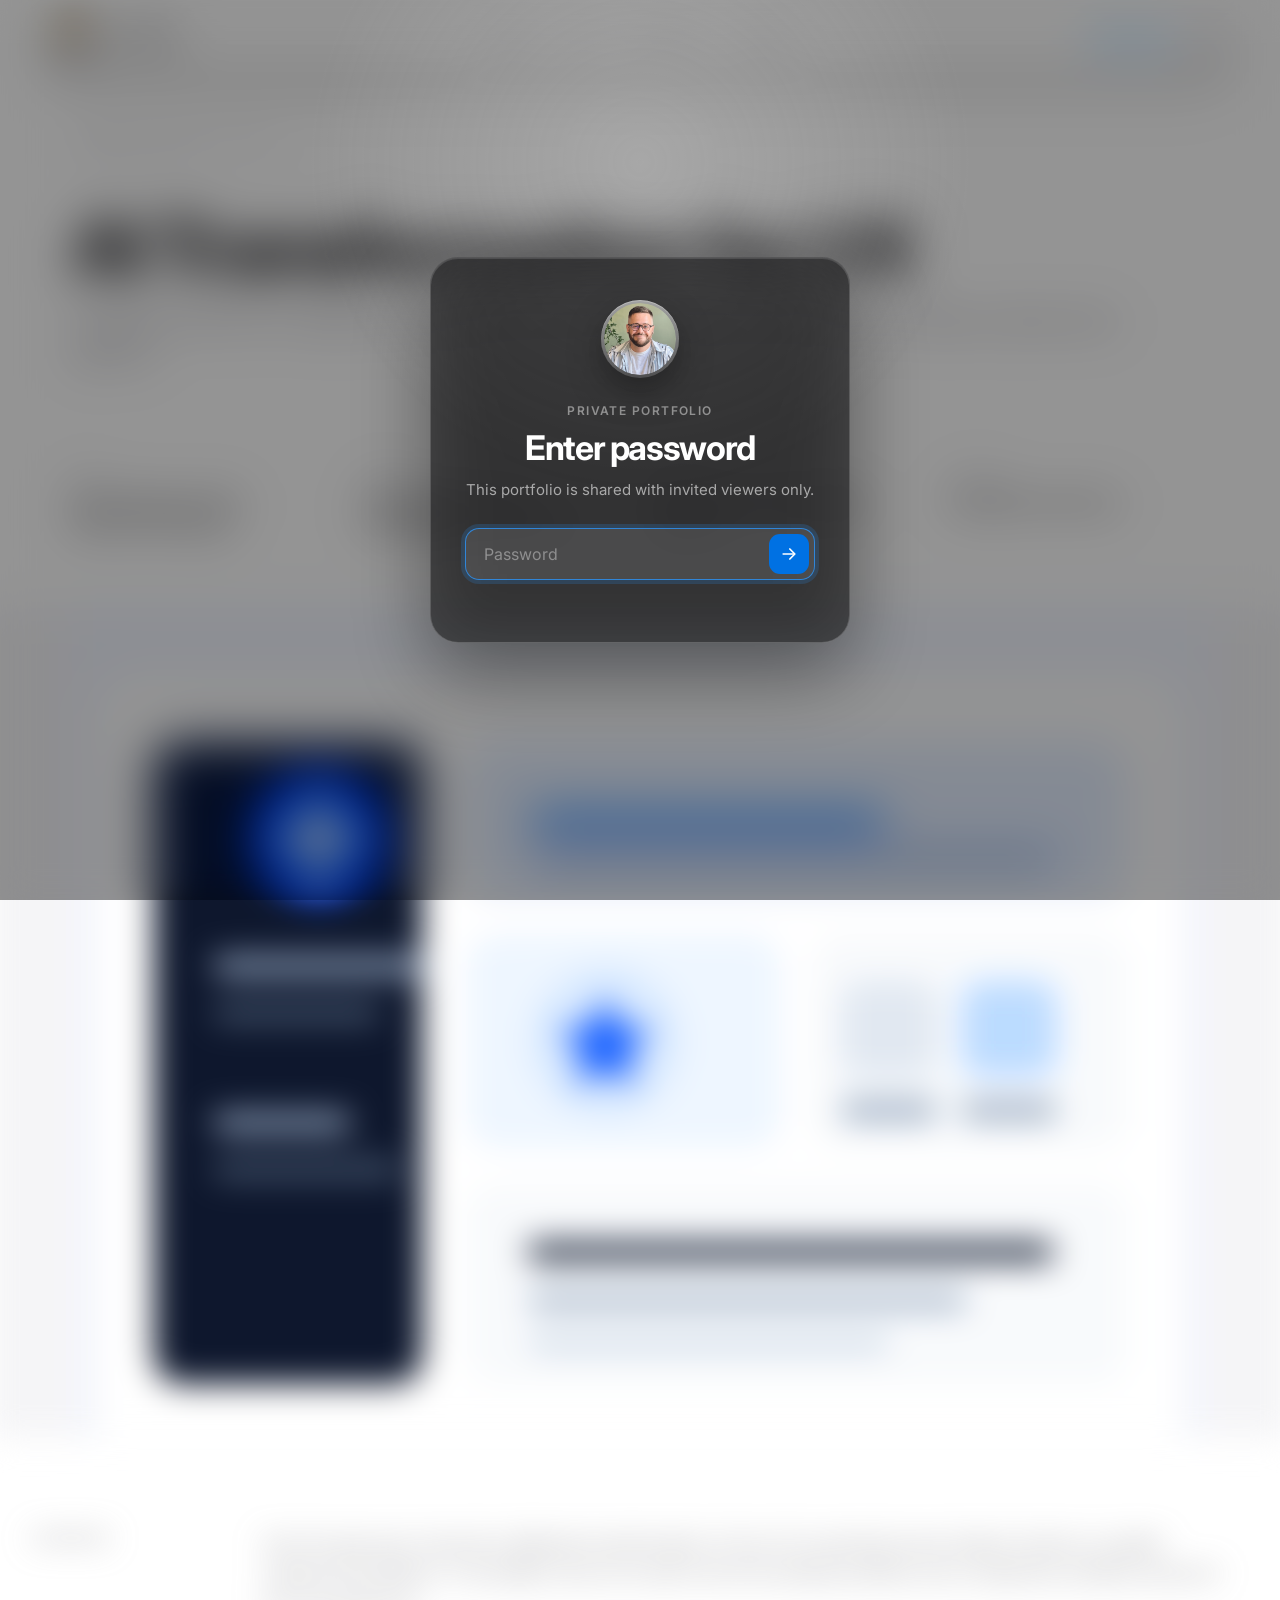
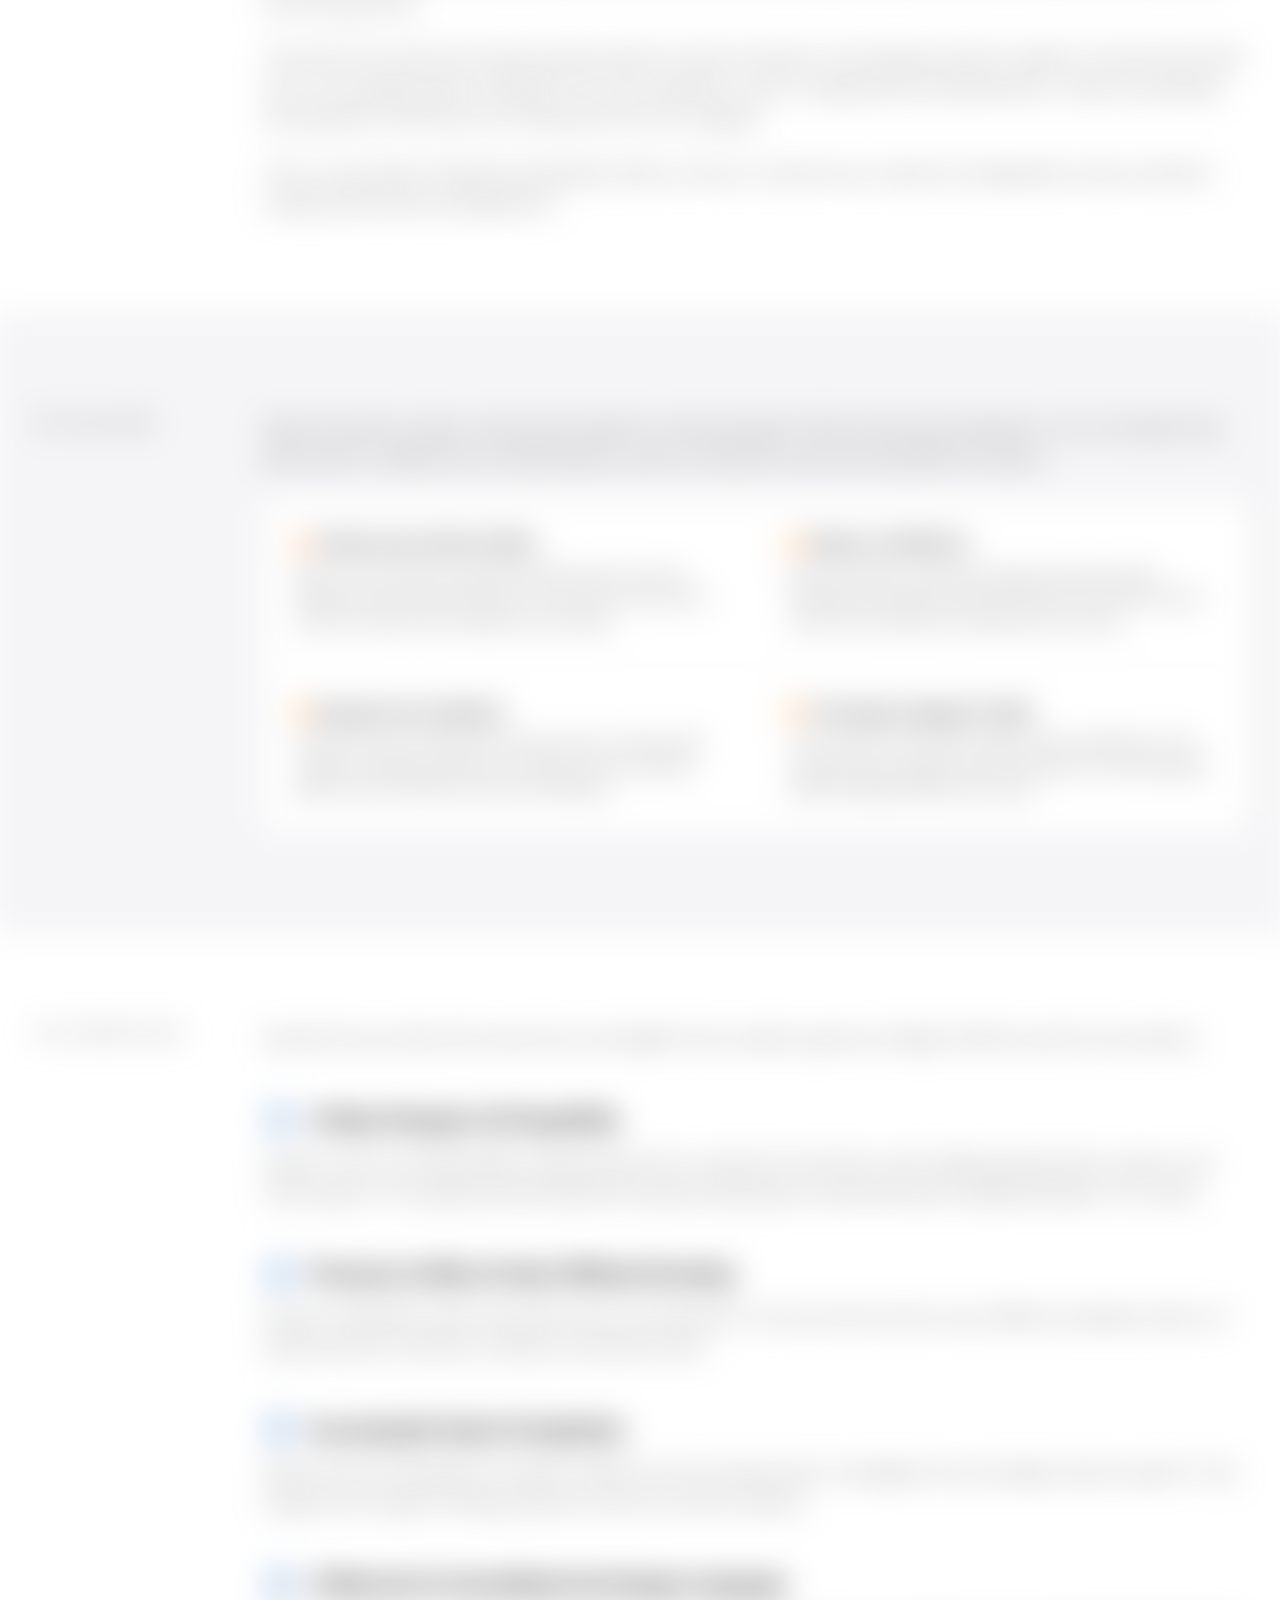
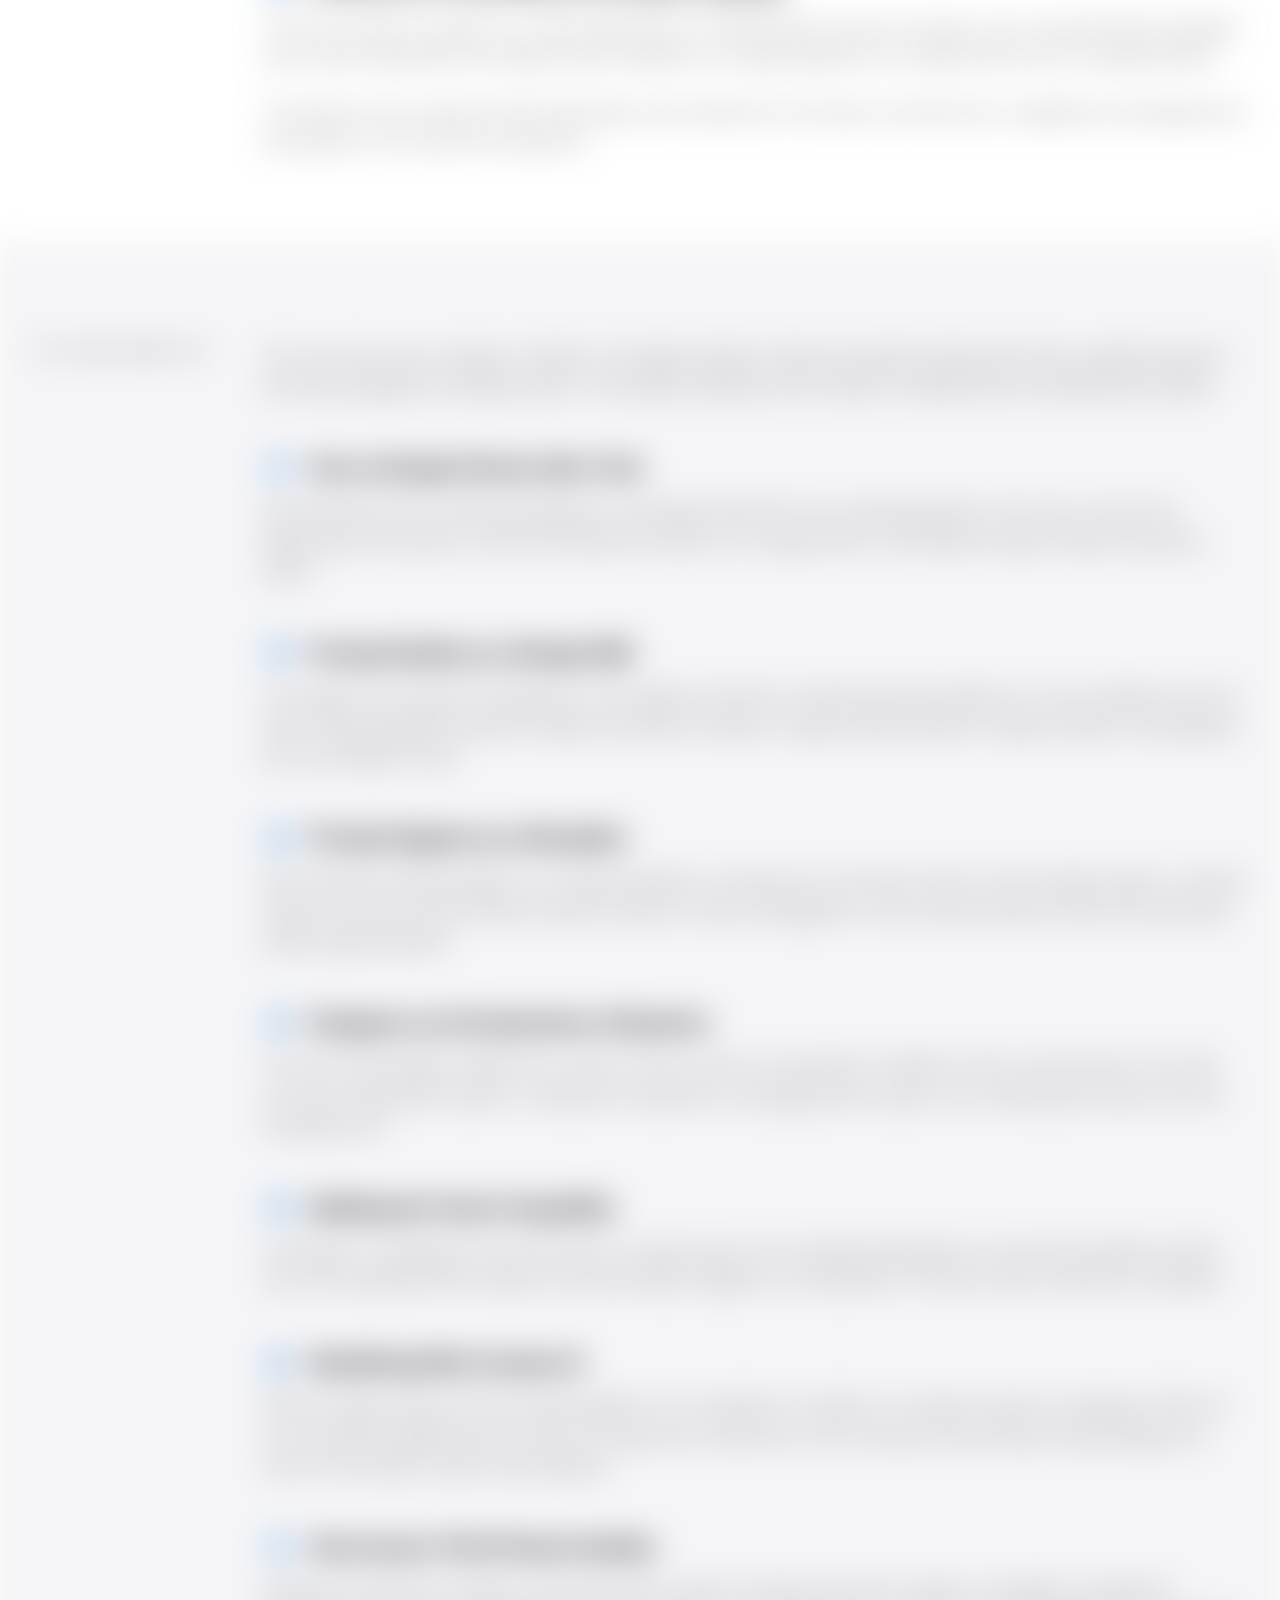
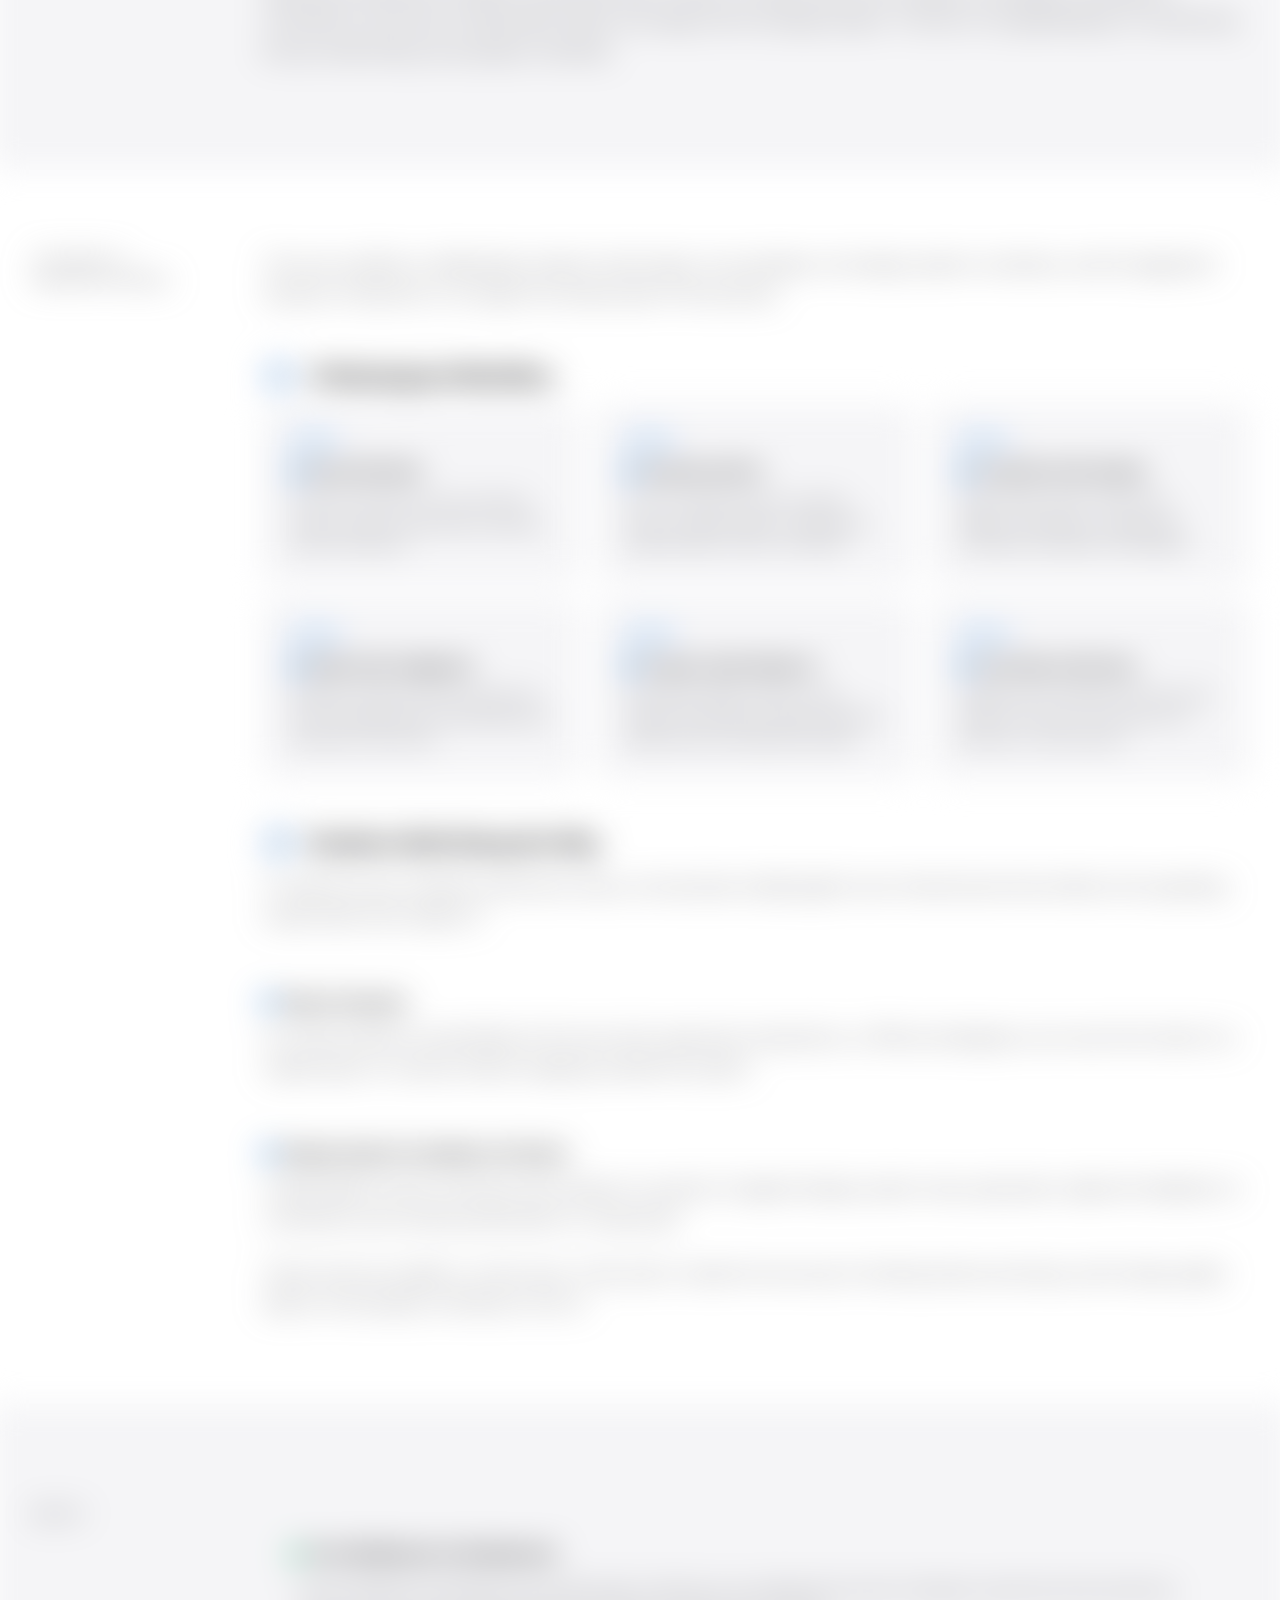
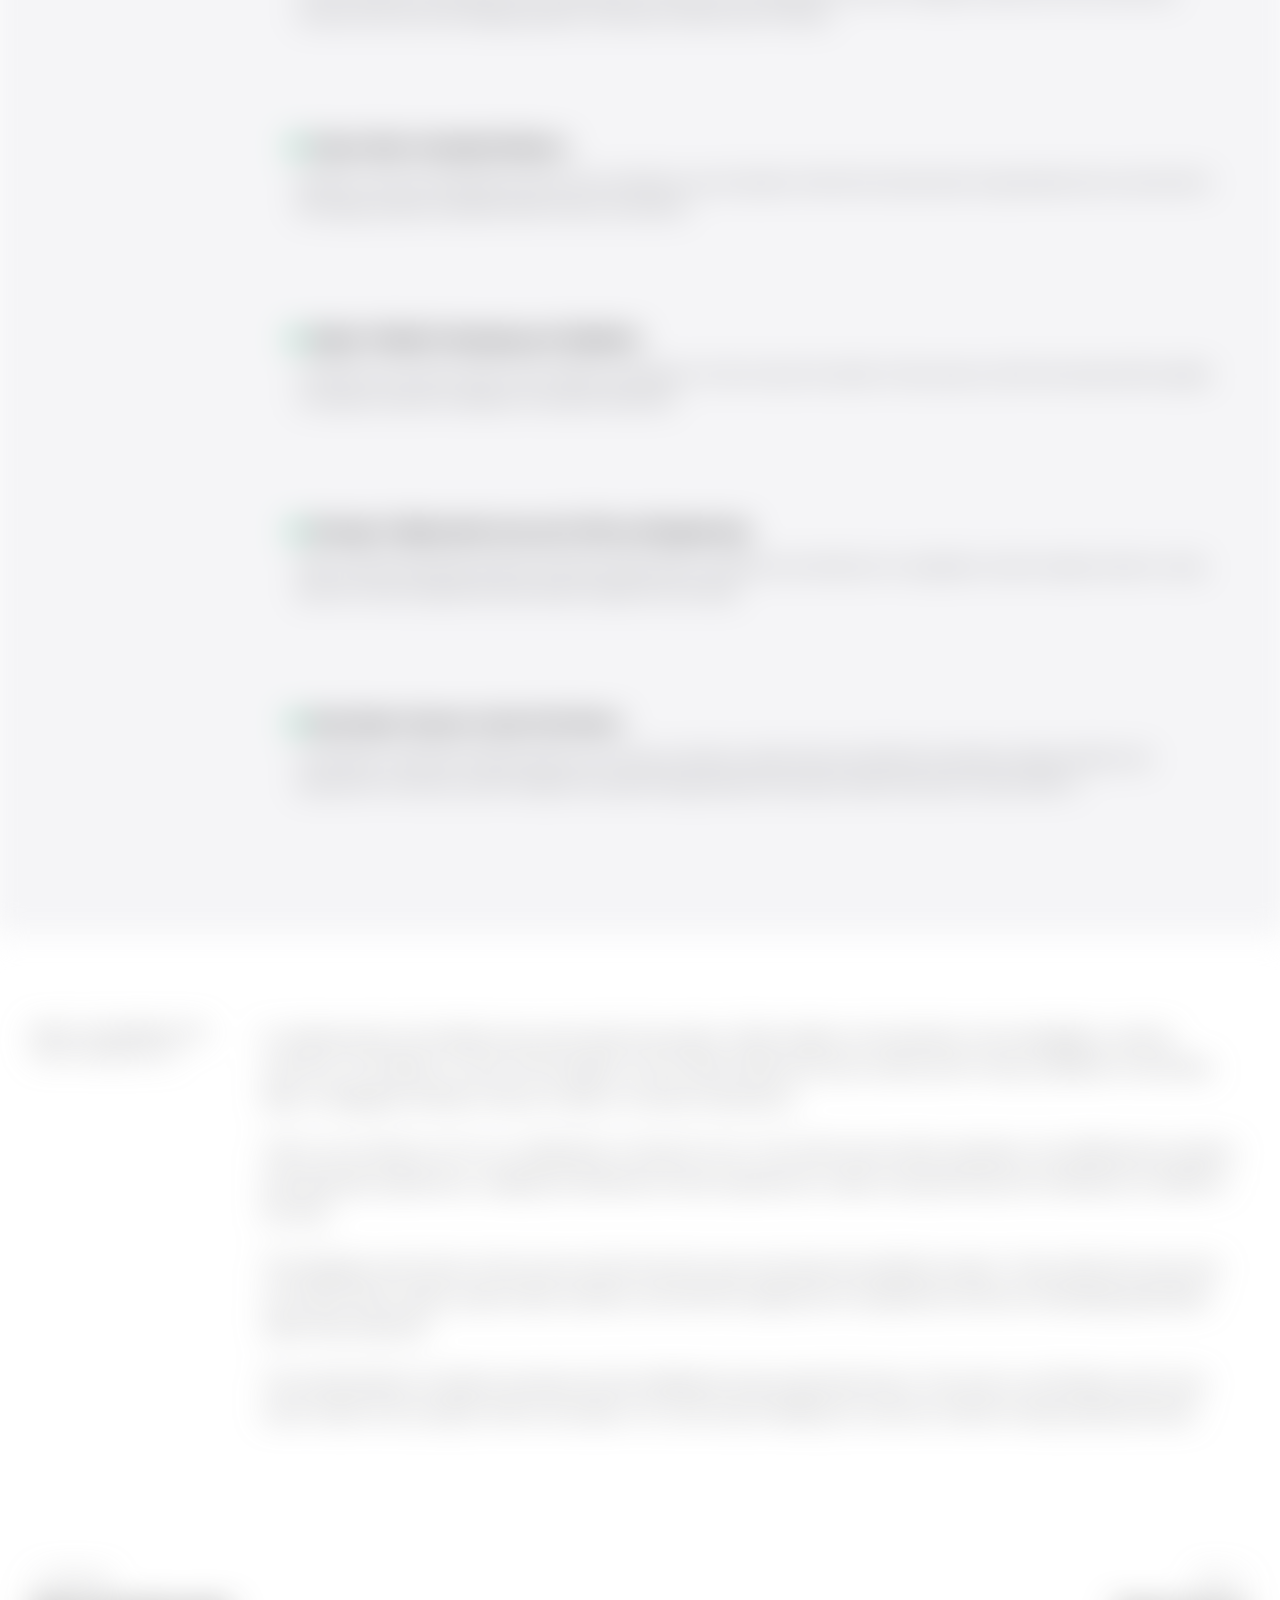
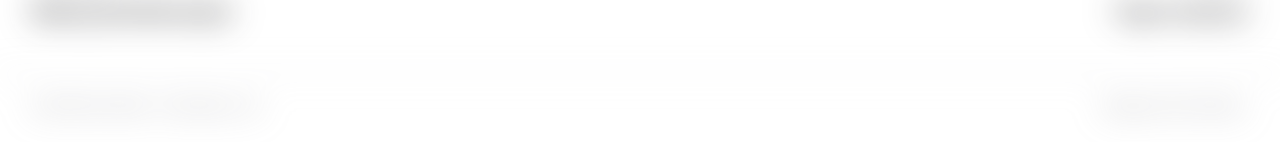
==== commit 6194a785: "Add portfolio password gate" ====
--- a/case-studies/ai-transformation.html
+++ b/case-studies/ai-transformation.html
@@ -8,7 +8,7 @@
   <link rel="preconnect" href="https://fonts.googleapis.com">
   <link rel="preconnect" href="https://fonts.gstatic.com" crossorigin>
   <link href="https://fonts.googleapis.com/css2?family=Inter:ital,opsz,wght@0,14..32,300;0,14..32,400;0,14..32,500;0,14..32,600;0,14..32,700;0,14..32,800;0,14..32,900;1,14..32,400&display=swap" rel="stylesheet">
-  <link rel="stylesheet" href="../css/styles.css?v=password-gate-6">
+  <link rel="stylesheet" href="../css/styles.css?v=password-gate-8">
   <link rel="stylesheet" href="../css/case-study.css">
 </head>
 <body data-theme="dark" class="nav-avatar-static">
@@ -298,6 +298,6 @@
     </div>
   </footer>
 
-  <script src="../js/main.js?v=password-gate-6"></script>
+  <script src="../js/main.js?v=password-gate-8"></script>
 </body>
 </html>
--- a/css/styles.css
+++ b/css/styles.css
@@ -111,24 +111,28 @@
 }
 
 .password-gate.is-unlocking {
-  opacity: 0;
+  opacity: 1;
   transform: scale(1.018);
   backdrop-filter: saturate(120%) blur(0);
   -webkit-backdrop-filter: saturate(120%) blur(0);
+  animation: passwordGateFade 1.56s var(--ease) both;
   pointer-events: none;
 }
 
 .password-gate.is-unlocking .password-gate-panel {
-  animation: passwordUnlockPanel 0.72s var(--ease) both;
+  animation: passwordUnlockPanel 1.42s var(--ease) both;
 }
 
 .password-gate.is-unlocking .password-gate-avatar {
   animation: passwordUnlockAvatar 0.72s var(--ease) both;
 }
 
-.password-gate.is-unlocking .password-gate-submit {
-  background: #34c759;
-  animation: passwordUnlockButton 0.56s var(--ease) both;
+.password-gate.is-unlocking .password-gate-success {
+  animation: passwordSuccessCircle 0.52s var(--ease) 0.06s both;
+}
+
+.password-gate.is-unlocking .password-gate-success path {
+  animation: passwordSuccessTick 0.42s ease-out 0.34s both;
 }
 
 .password-gate-panel {
@@ -146,6 +150,7 @@
 }
 
 .password-gate-avatar {
+  position: relative;
   width: 78px;
   height: 78px;
   margin: 0 auto 24px;
@@ -163,6 +168,36 @@
   height: 100%;
   border-radius: inherit;
   object-fit: cover;
+}
+
+.password-gate-success {
+  position: absolute;
+  inset: 3px;
+  display: flex;
+  align-items: center;
+  justify-content: center;
+  border-radius: 50%;
+  background: #34c759;
+  box-shadow:
+    inset 0 1px 0 rgba(255,255,255,0.28),
+    0 0 0 0 rgba(52,199,89,0.24);
+  opacity: 0;
+  transform: scale(0.72);
+}
+
+.password-gate-success svg {
+  width: 48px;
+  height: 48px;
+  fill: none;
+  stroke: #fff;
+  stroke-width: 4.25;
+  stroke-linecap: round;
+  stroke-linejoin: round;
+}
+
+.password-gate-success path {
+  stroke-dasharray: 36;
+  stroke-dashoffset: 36;
 }
 
 .password-gate-kicker {
@@ -282,9 +317,13 @@
     opacity: 1;
     transform: translateY(0) scale(1);
   }
-  38% {
+  18% {
     opacity: 1;
-    transform: translateY(-10px) scale(0.985);
+    transform: translateY(-6px) scale(0.985);
+  }
+  72% {
+    opacity: 1;
+    transform: translateY(-6px) scale(0.985);
   }
   100% {
     opacity: 0;
@@ -315,10 +354,42 @@
   }
 }
 
-@keyframes passwordUnlockButton {
-  0% { transform: scale(1); }
-  42% { transform: scale(1.08); }
-  100% { transform: scale(0.98); }
+@keyframes passwordSuccessCircle {
+  0% {
+    opacity: 0;
+    transform: scale(0.72);
+    box-shadow:
+      inset 0 1px 0 rgba(255,255,255,0.28),
+      0 0 0 0 rgba(52,199,89,0.24);
+  }
+  66% {
+    opacity: 1;
+    transform: scale(1.08);
+    box-shadow:
+      inset 0 1px 0 rgba(255,255,255,0.28),
+      0 0 0 9px rgba(52,199,89,0.14);
+  }
+  100% {
+    opacity: 1;
+    transform: scale(1);
+    box-shadow:
+      inset 0 1px 0 rgba(255,255,255,0.28),
+      0 0 0 18px rgba(52,199,89,0);
+  }
+}
+
+@keyframes passwordSuccessTick {
+  0% { stroke-dashoffset: 36; }
+  100% { stroke-dashoffset: 0; }
+}
+
+@keyframes passwordGateFade {
+  0%, 72% {
+    opacity: 1;
+  }
+  100% {
+    opacity: 0;
+  }
 }
 
 /* -------------------------
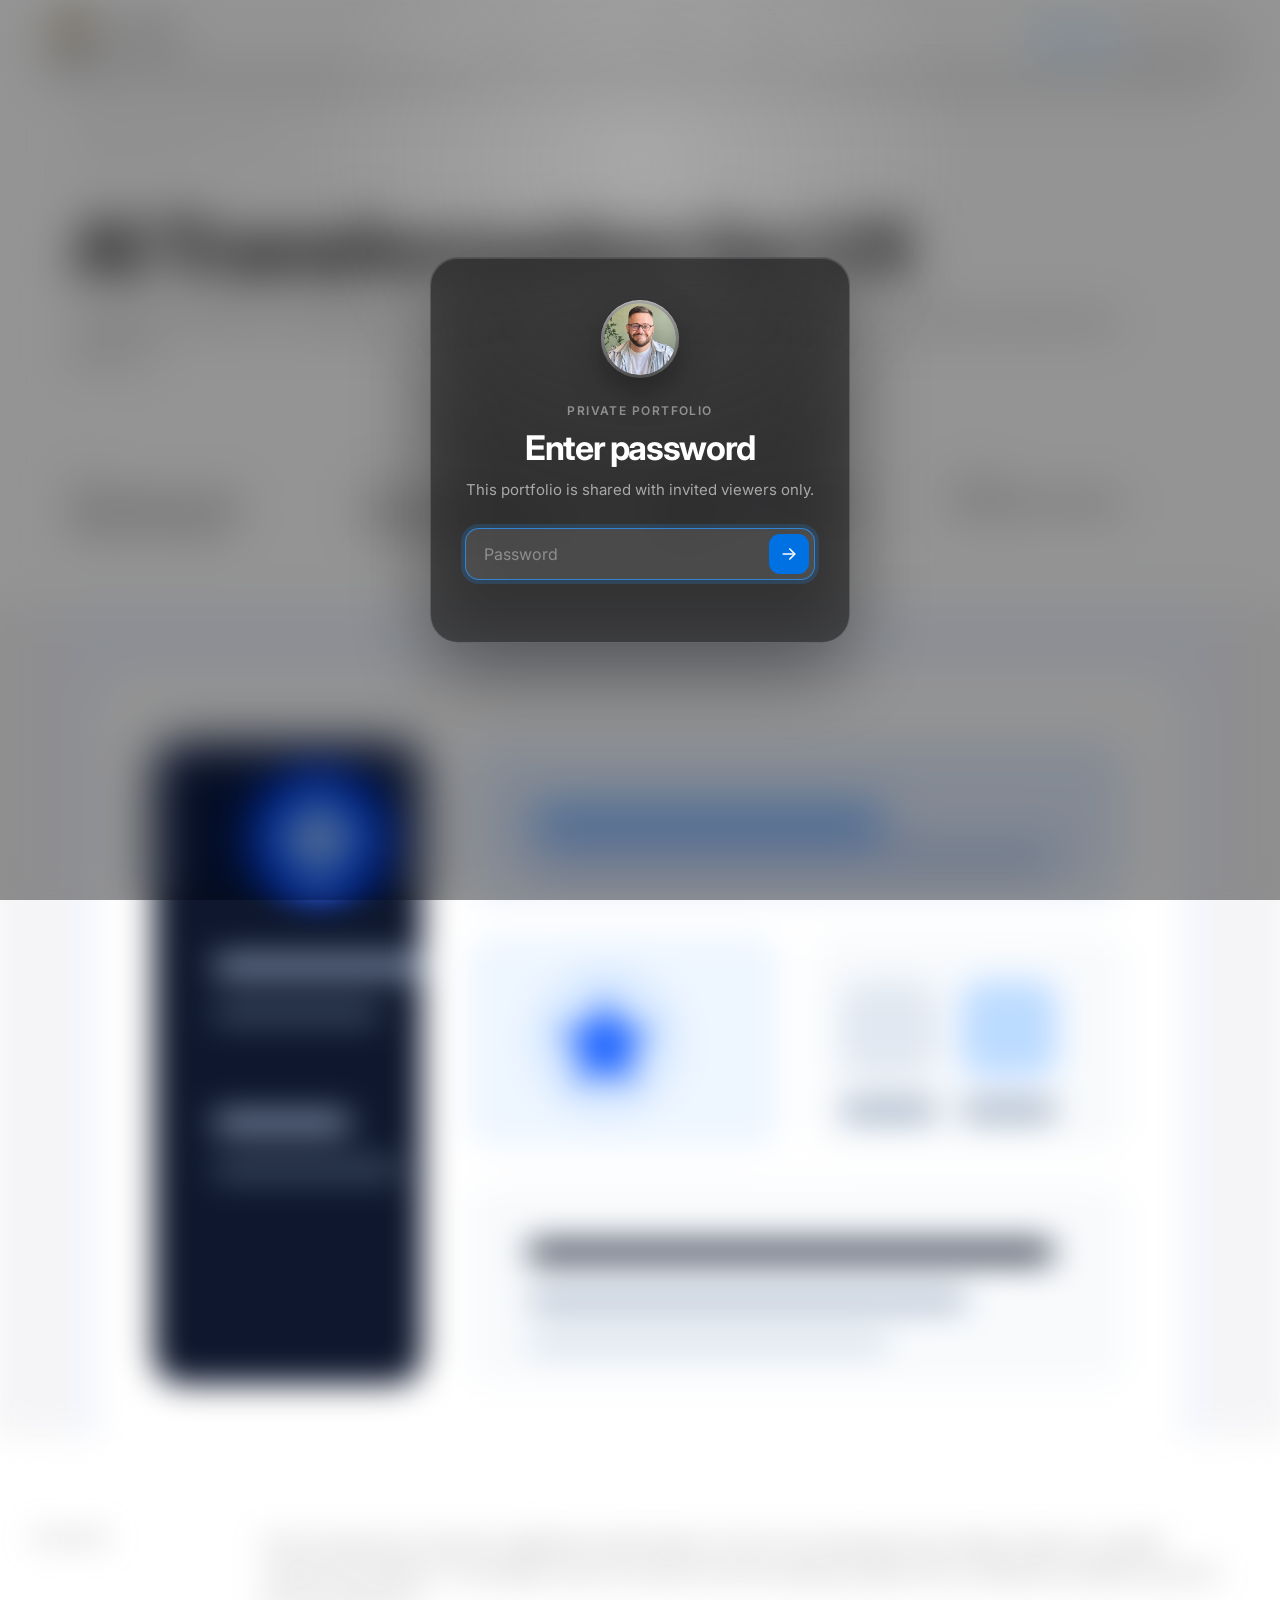
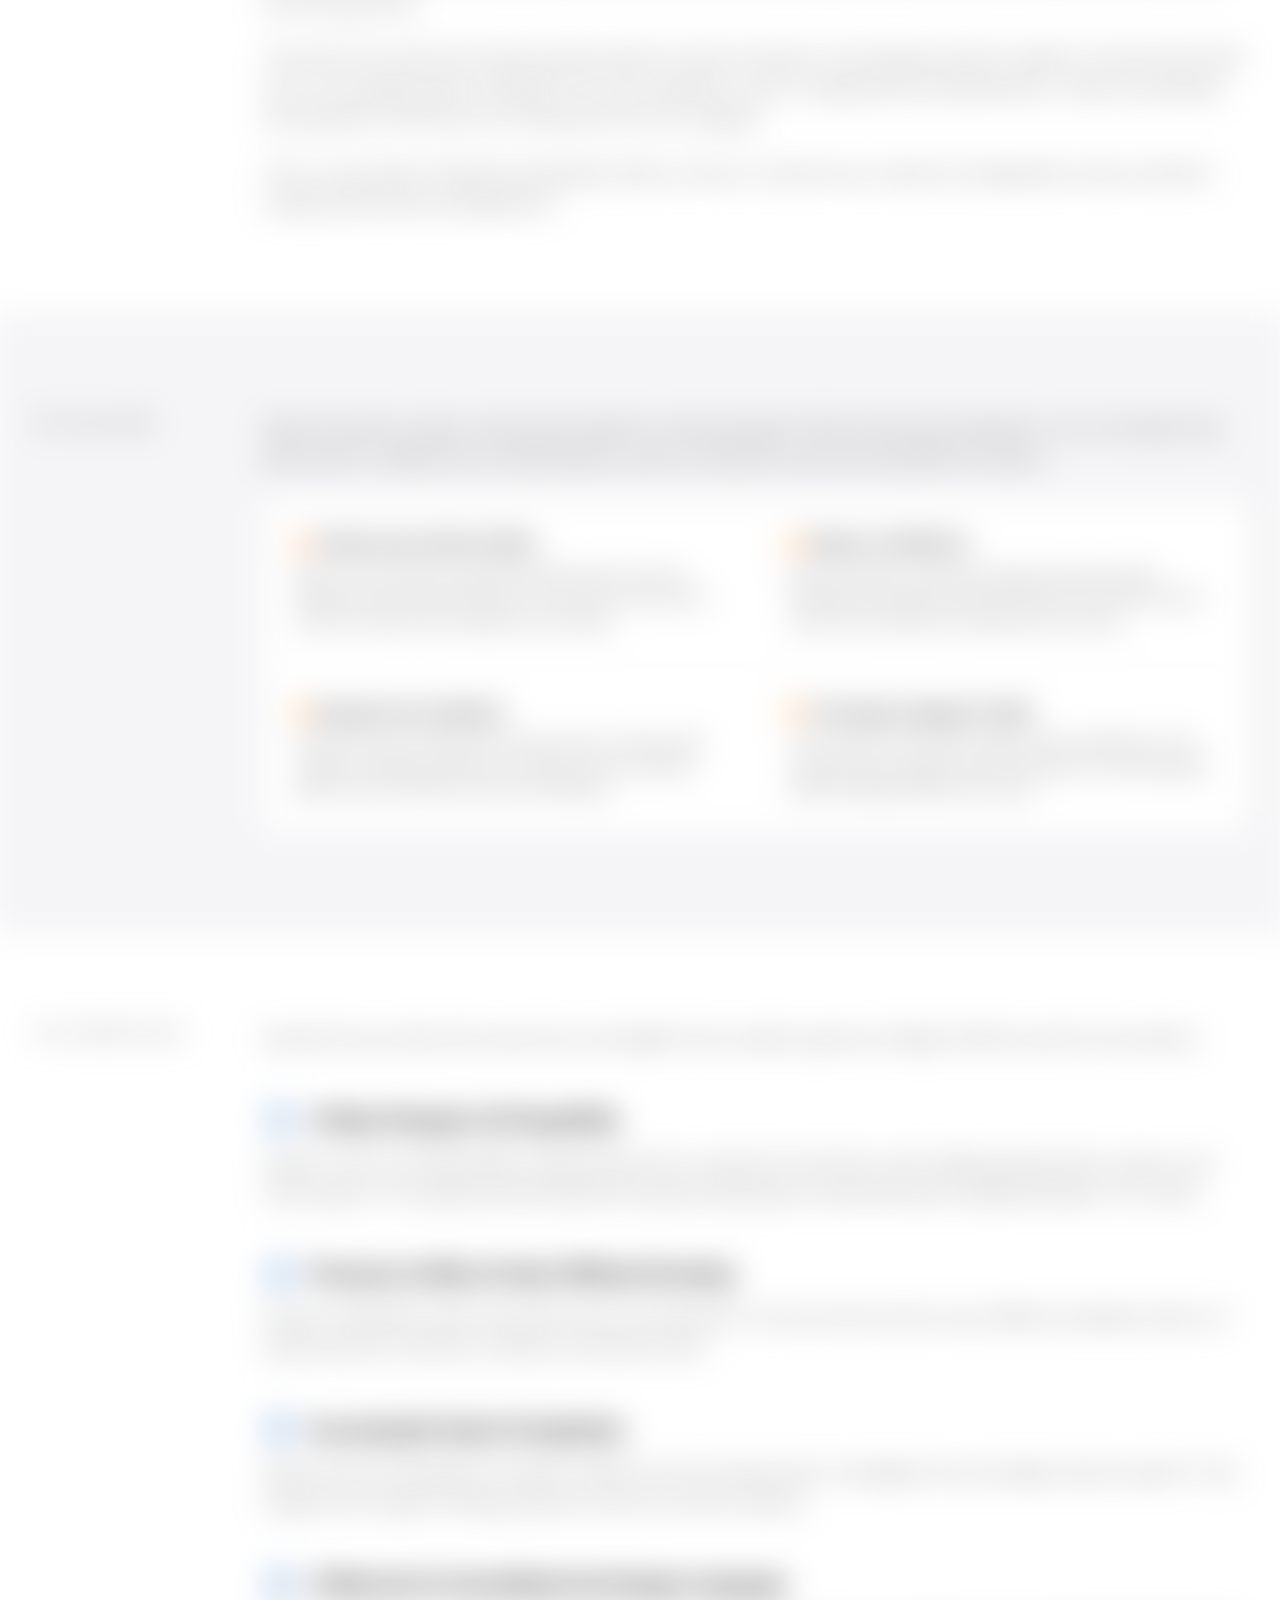
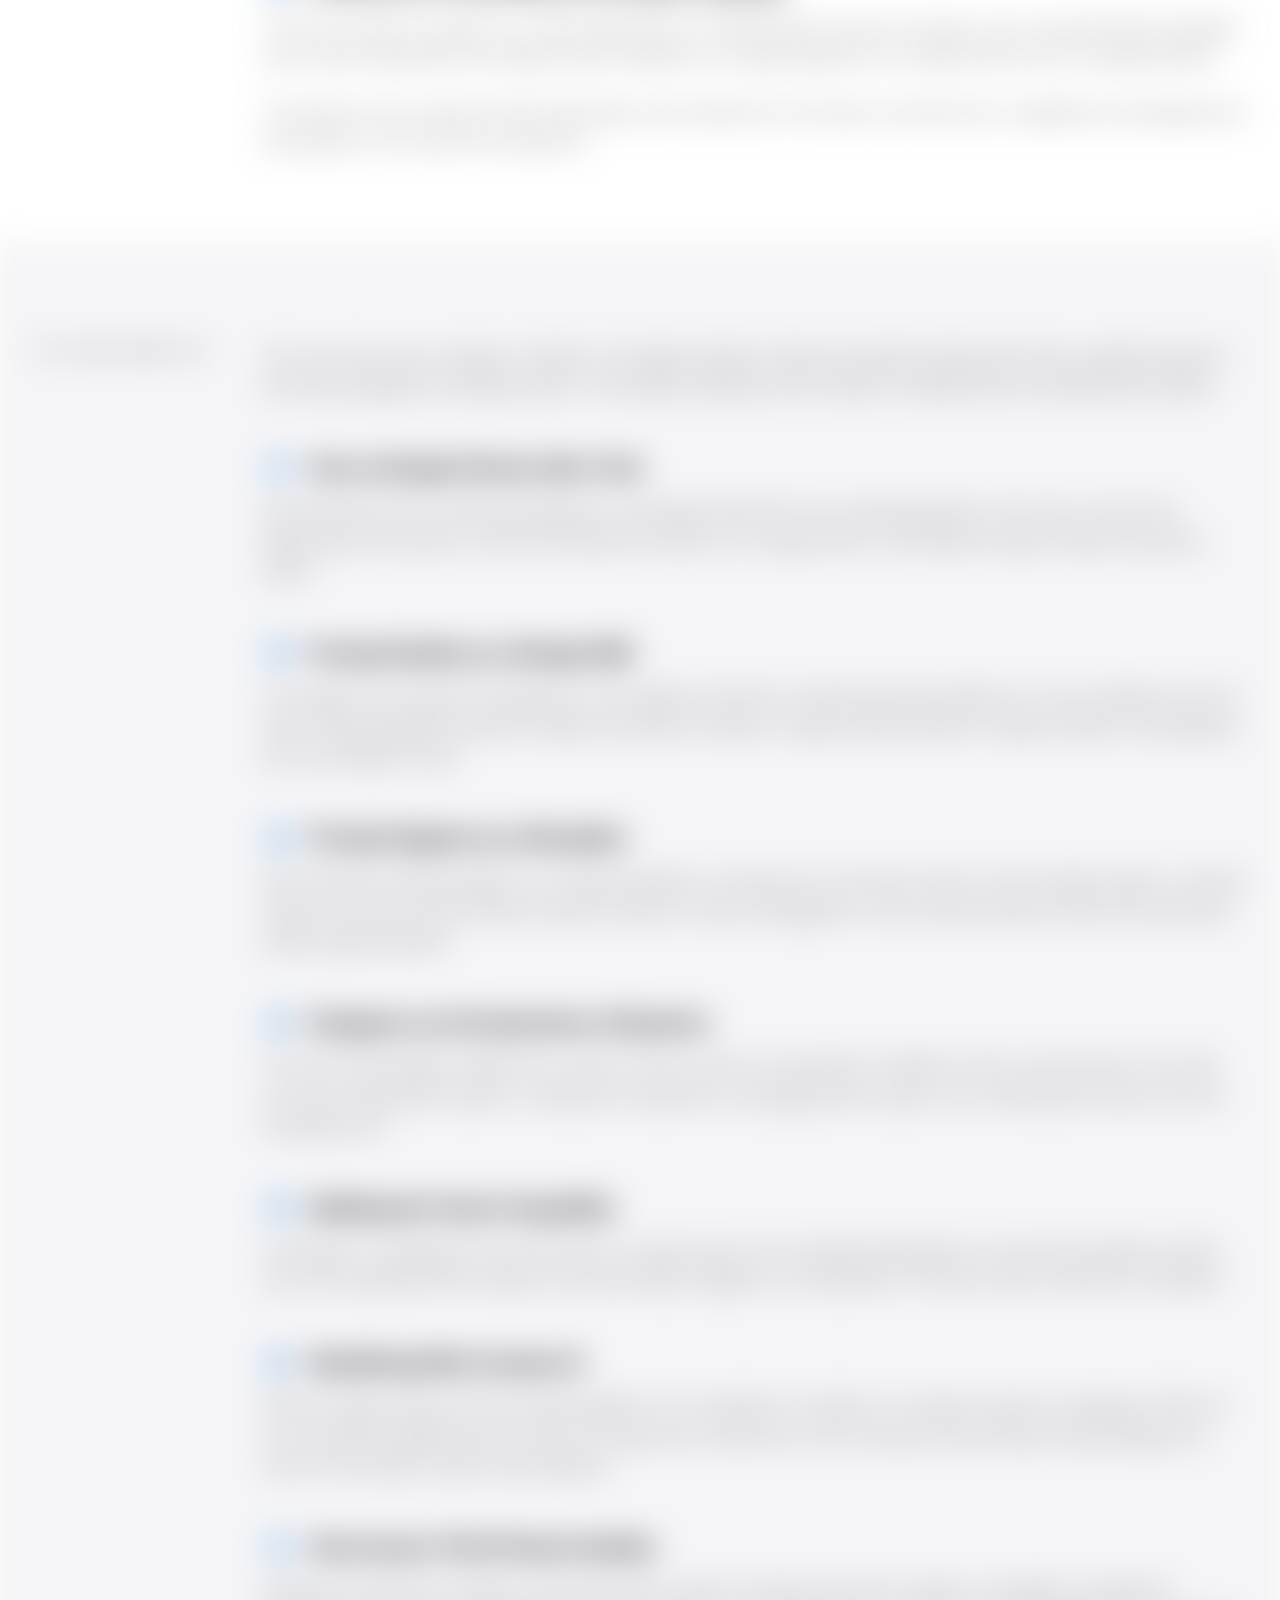
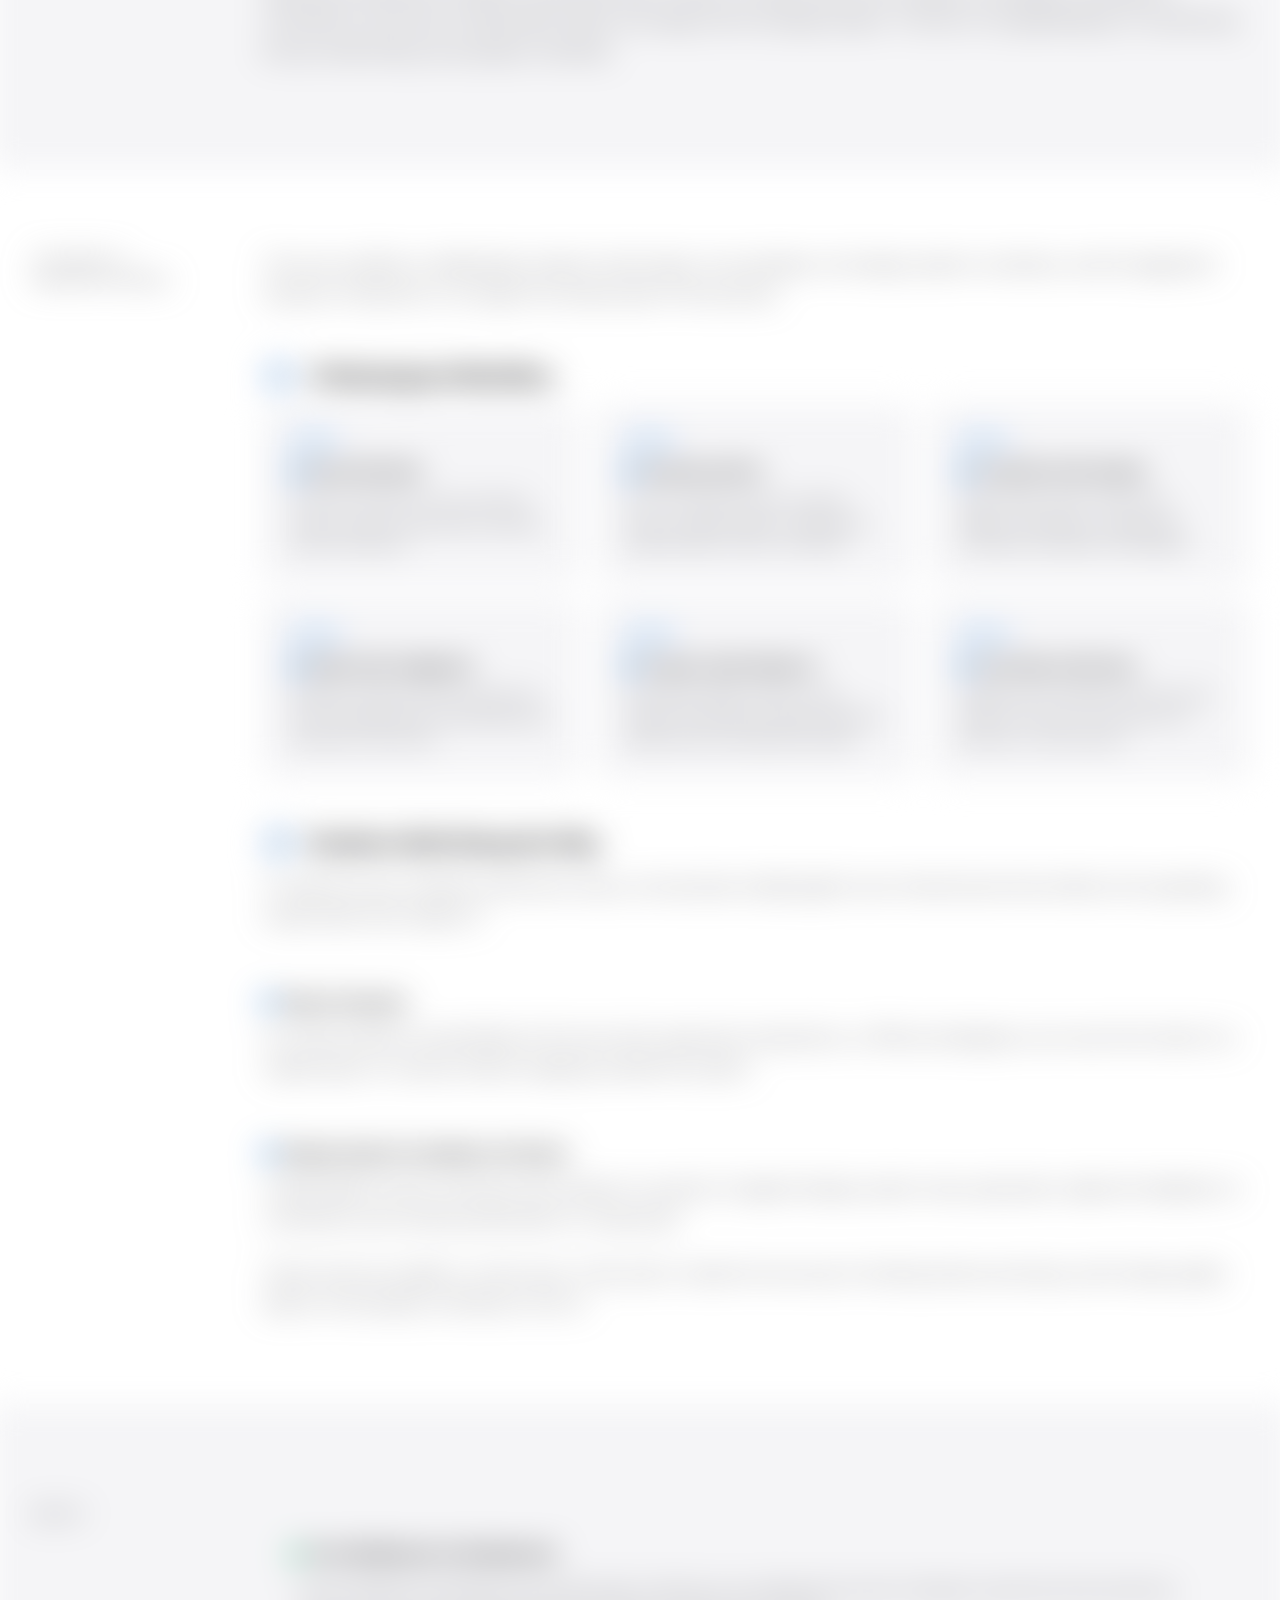
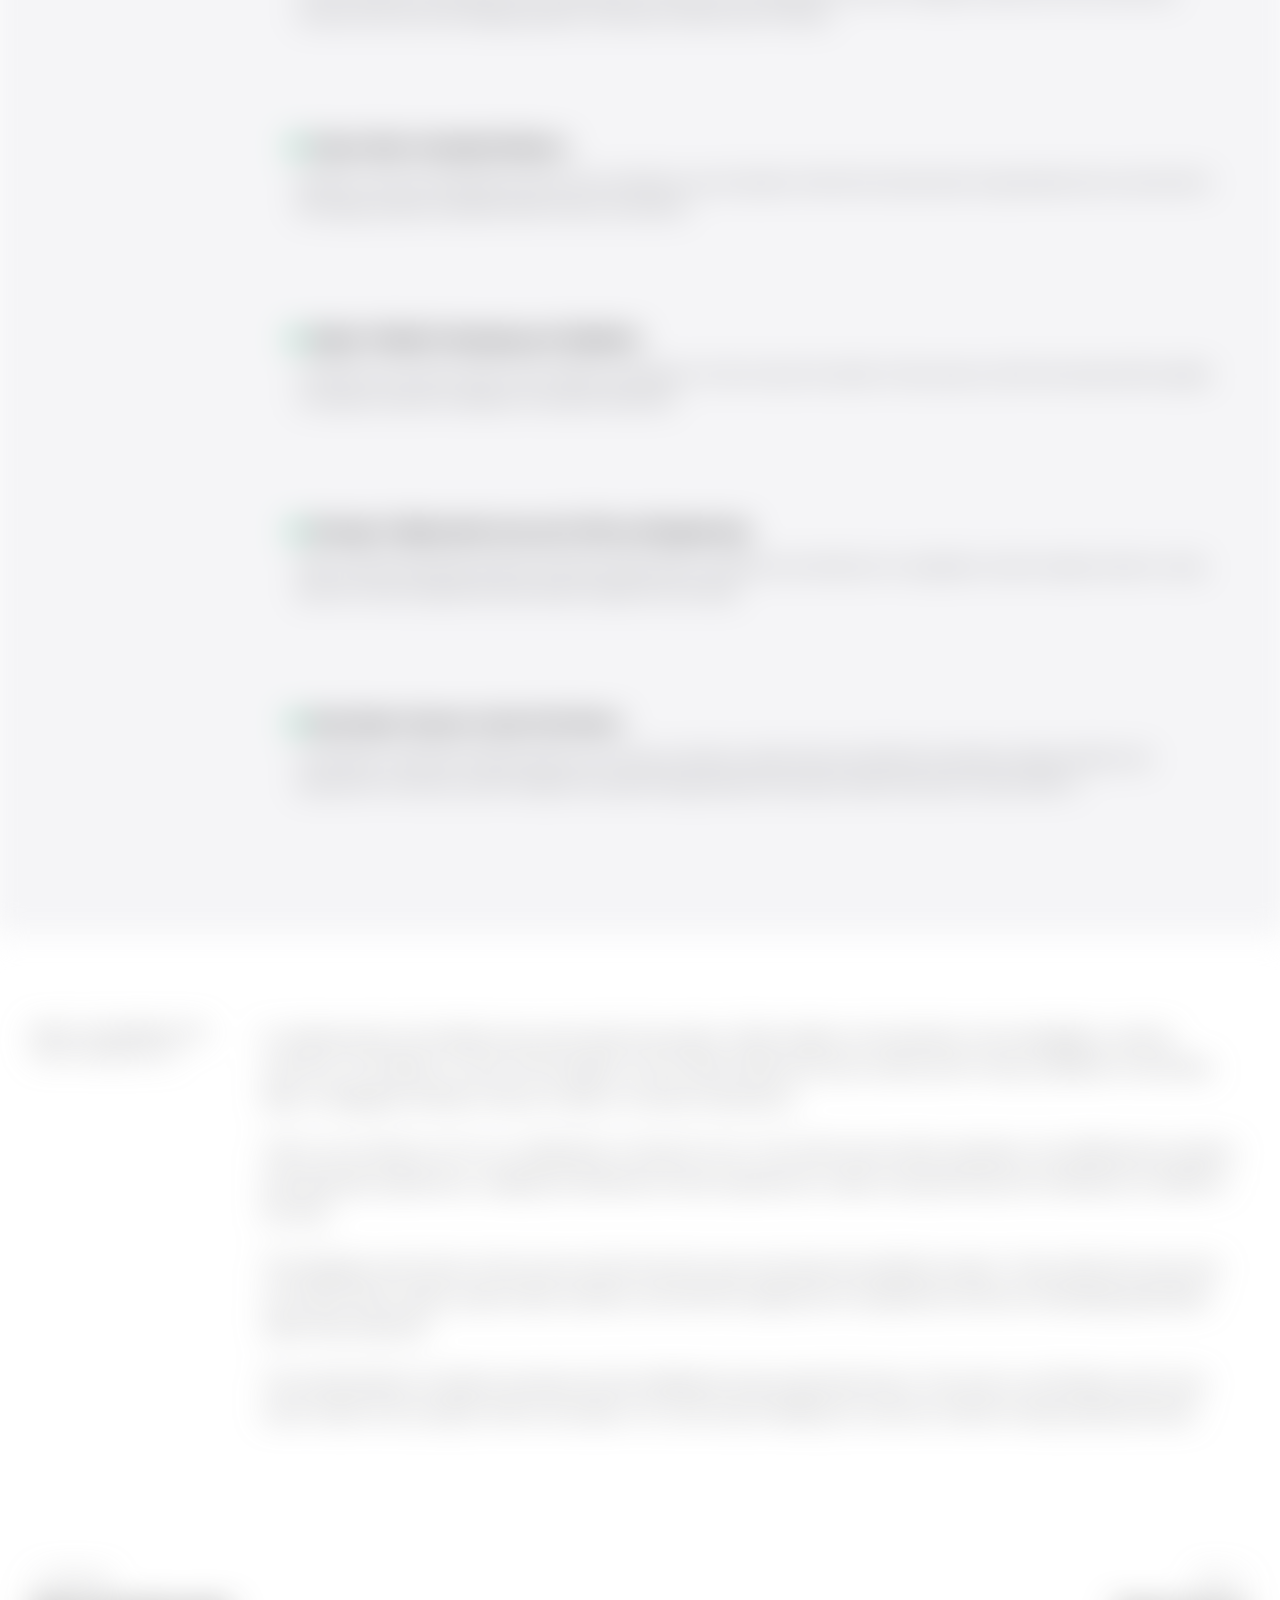
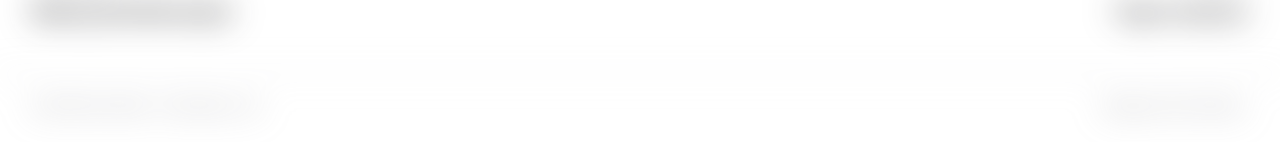
==== commit 77e6d7ab: "Refine password gate interactions" ====
--- a/case-studies/ai-transformation.html
+++ b/case-studies/ai-transformation.html
@@ -8,7 +8,7 @@
   <link rel="preconnect" href="https://fonts.googleapis.com">
   <link rel="preconnect" href="https://fonts.gstatic.com" crossorigin>
   <link href="https://fonts.googleapis.com/css2?family=Inter:ital,opsz,wght@0,14..32,300;0,14..32,400;0,14..32,500;0,14..32,600;0,14..32,700;0,14..32,800;0,14..32,900;1,14..32,400&display=swap" rel="stylesheet">
-  <link rel="stylesheet" href="../css/styles.css?v=password-gate-8">
+  <link rel="stylesheet" href="../css/styles.css?v=password-gate-14">
   <link rel="stylesheet" href="../css/case-study.css">
 </head>
 <body data-theme="dark" class="nav-avatar-static">
@@ -298,6 +298,6 @@
     </div>
   </footer>
 
-  <script src="../js/main.js?v=password-gate-8"></script>
+  <script src="../js/main.js?v=password-gate-14"></script>
 </body>
 </html>
--- a/css/styles.css
+++ b/css/styles.css
@@ -135,6 +135,22 @@
   animation: passwordSuccessTick 0.42s ease-out 0.34s both;
 }
 
+.password-gate.has-failure-mark .password-gate-failure {
+  animation: passwordFailureCircle 1.8s var(--ease) both;
+}
+
+.password-gate.has-failure-mark .password-gate-failure path {
+  animation: passwordFailureCross 0.52s ease-out both;
+}
+
+.password-gate.has-failure-mark .password-gate-failure path:nth-child(1) {
+  animation-delay: 0.28s;
+}
+
+.password-gate.has-failure-mark .password-gate-failure path:nth-child(2) {
+  animation-delay: 0.46s;
+}
+
 .password-gate-panel {
   width: min(100%, 420px);
   padding: 42px 34px 32px;
@@ -185,7 +201,23 @@
   transform: scale(0.72);
 }
 
-.password-gate-success svg {
+.password-gate-failure {
+  position: absolute;
+  inset: 3px;
+  display: flex;
+  align-items: center;
+  justify-content: center;
+  border-radius: 50%;
+  background: #ff453a;
+  box-shadow:
+    inset 0 1px 0 rgba(255,255,255,0.24),
+    0 0 0 0 rgba(255,69,58,0.22);
+  opacity: 0;
+  transform: scale(0.72);
+}
+
+.password-gate-success svg,
+.password-gate-failure svg {
   width: 48px;
   height: 48px;
   fill: none;
@@ -198,6 +230,11 @@
 .password-gate-success path {
   stroke-dasharray: 36;
   stroke-dashoffset: 36;
+}
+
+.password-gate-failure path {
+  stroke-dasharray: 24;
+  stroke-dashoffset: 24;
 }
 
 .password-gate-kicker {
@@ -240,11 +277,22 @@
   font: inherit;
   font-size: 16px;
   outline: none;
+  -webkit-text-security: disc;
   transition: border-color var(--t), background var(--t), box-shadow var(--t);
 }
 
 .password-gate-input::placeholder {
   color: rgba(255,255,255,0.38);
+}
+
+/* Hide native browser password field indicators in this custom input */
+.password-gate-input::-webkit-caps-lock-indicator,
+.password-gate-input::-webkit-credentials-auto-fill-button,
+.password-gate-input::-ms-reveal,
+.password-gate-input::-ms-clear {
+  display: none;
+  visibility: hidden;
+  pointer-events: none;
 }
 
 .password-gate-input:focus {
@@ -380,6 +428,35 @@
 
 @keyframes passwordSuccessTick {
   0% { stroke-dashoffset: 36; }
+  100% { stroke-dashoffset: 0; }
+}
+
+@keyframes passwordFailureCircle {
+  0% {
+    opacity: 0;
+    transform: scale(0.72);
+    box-shadow:
+      inset 0 1px 0 rgba(255,255,255,0.24),
+      0 0 0 0 rgba(255,69,58,0.22);
+  }
+  18%, 78% {
+    opacity: 1;
+    transform: scale(1);
+    box-shadow:
+      inset 0 1px 0 rgba(255,255,255,0.24),
+      0 0 0 9px rgba(255,69,58,0.12);
+  }
+  100% {
+    opacity: 0;
+    transform: scale(0.92);
+    box-shadow:
+      inset 0 1px 0 rgba(255,255,255,0.24),
+      0 0 0 18px rgba(255,69,58,0);
+  }
+}
+
+@keyframes passwordFailureCross {
+  0% { stroke-dashoffset: 24; }
   100% { stroke-dashoffset: 0; }
 }
 
@@ -590,6 +667,44 @@
   outline-offset: 3px;
 }
 
+.nav-lock-test {
+  display: inline-flex;
+  align-items: center;
+  justify-content: center;
+  width: 40px;
+  height: 40px;
+  padding: 0;
+  border: 1px solid var(--border);
+  border-radius: 999px;
+  background: color-mix(in srgb, var(--bg-off) 42%, transparent);
+  color: var(--text-1);
+  cursor: pointer;
+  box-shadow:
+    inset 0 1px 0 rgba(255,255,255,0.12),
+    0 10px 20px rgba(0,0,0,0.12);
+  transition: background var(--t), border-color var(--t), transform var(--t), color var(--t);
+}
+
+.nav-lock-test:hover {
+  transform: translateY(-1px);
+  border-color: color-mix(in srgb, var(--accent) 24%, var(--border));
+}
+
+.nav-lock-test:focus-visible {
+  outline: 2px solid color-mix(in srgb, var(--accent) 55%, white);
+  outline-offset: 3px;
+}
+
+.nav-lock-test svg {
+  width: 18px;
+  height: 18px;
+  stroke: currentColor;
+  fill: none;
+  stroke-width: 1.75;
+  stroke-linecap: round;
+  stroke-linejoin: round;
+}
+
 .theme-toggle-icon {
   position: absolute;
   display: inline-flex;
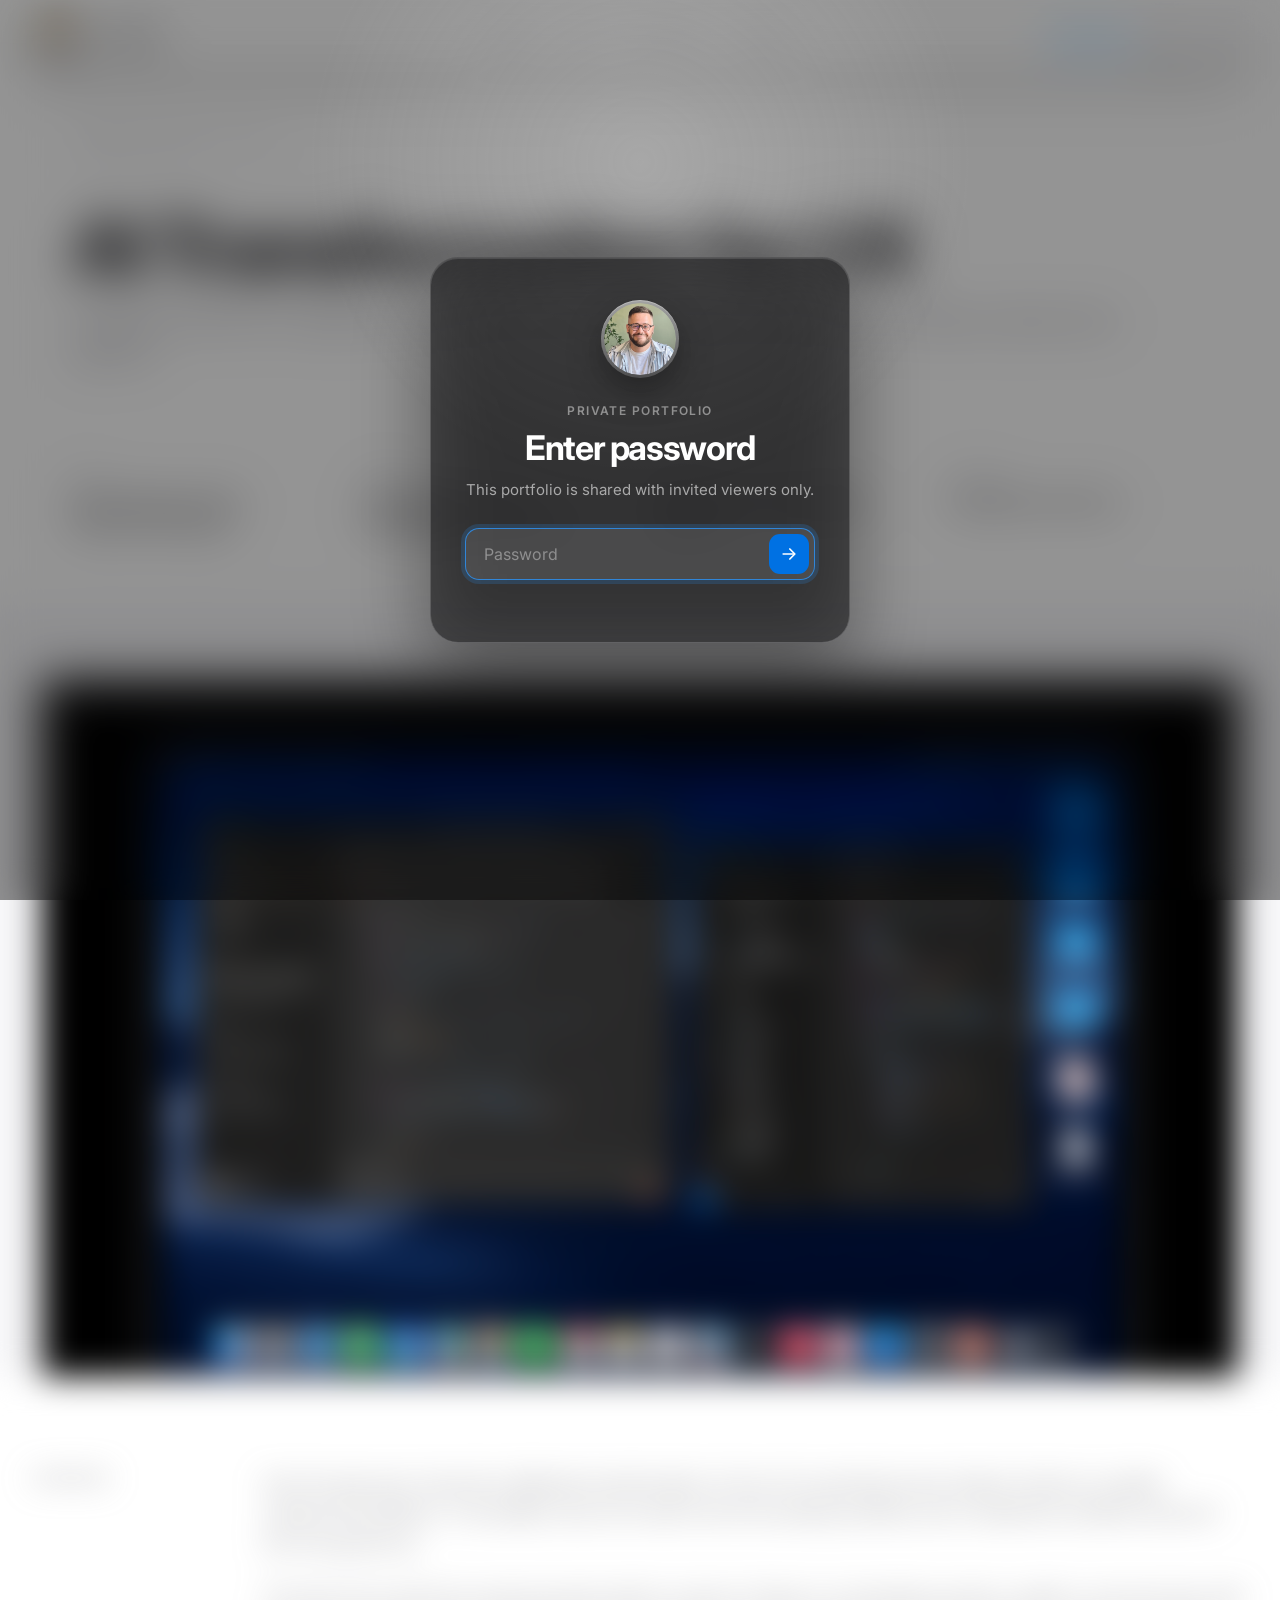
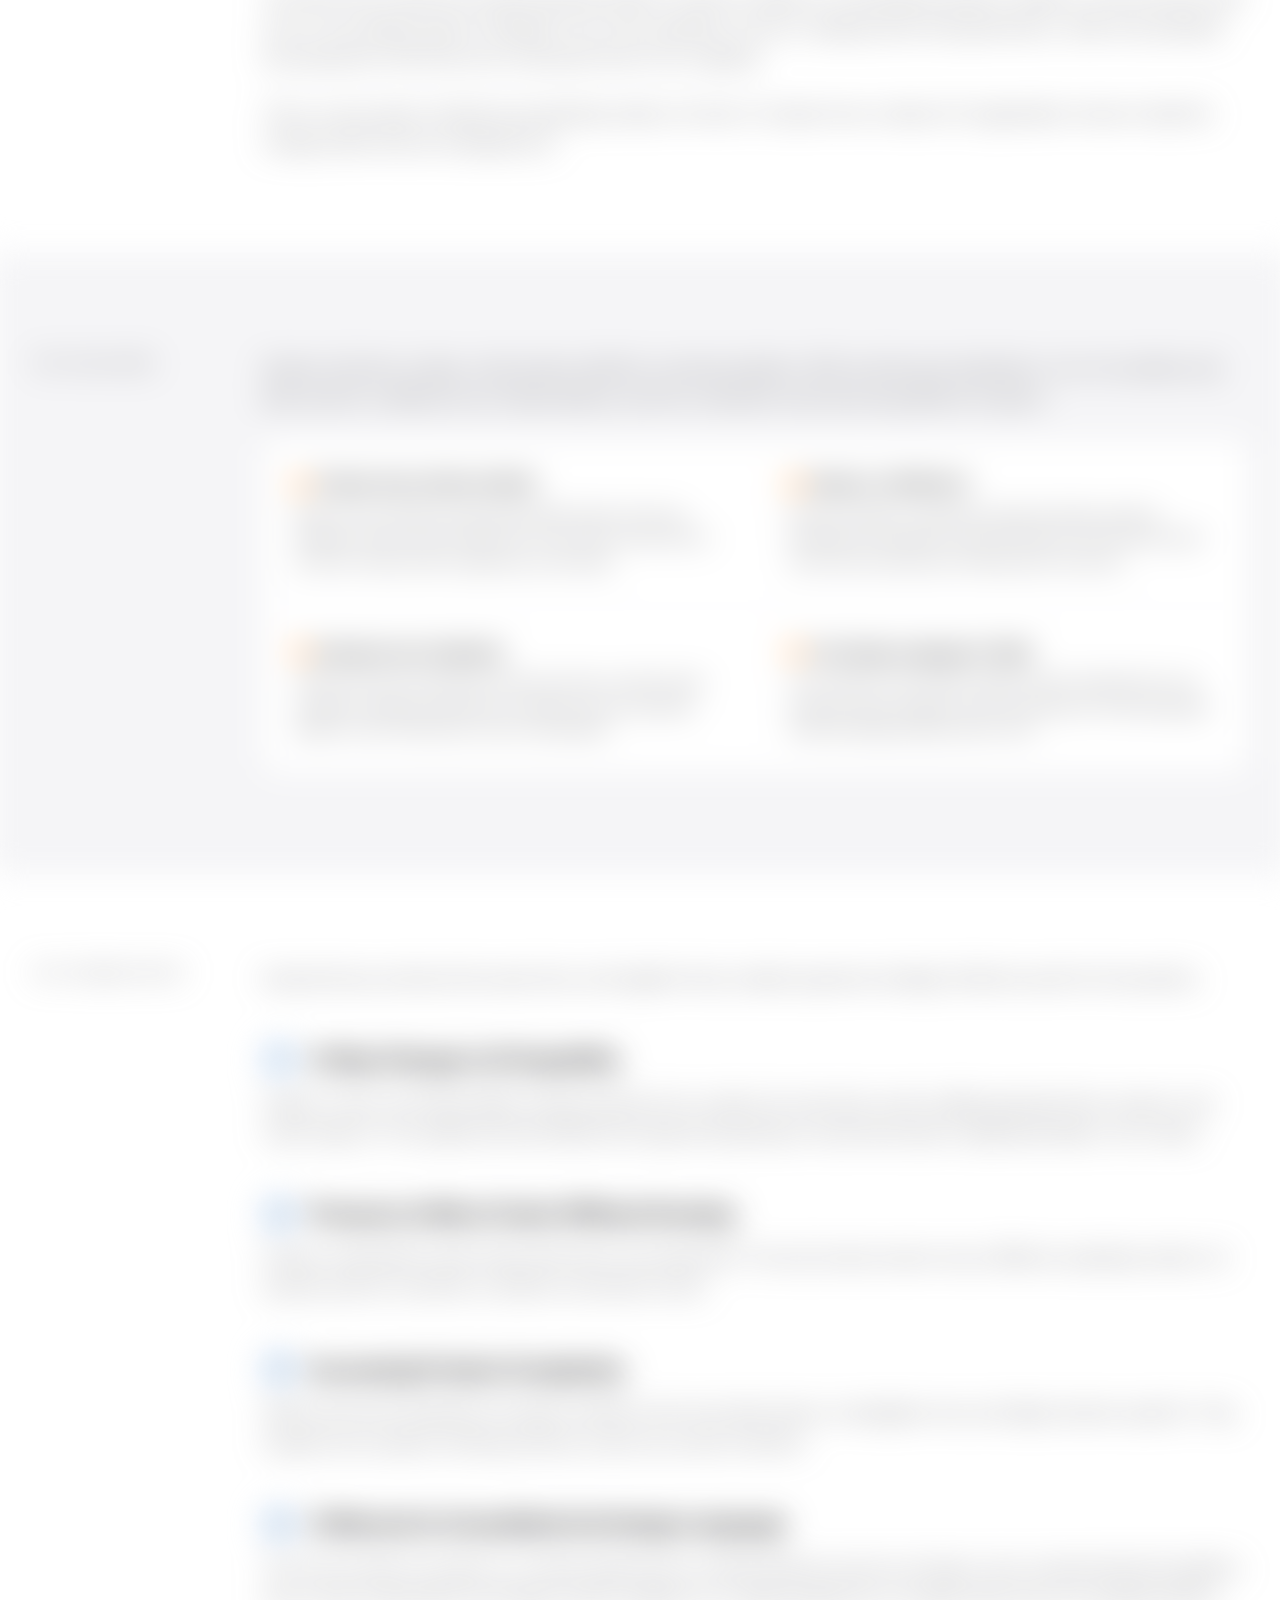
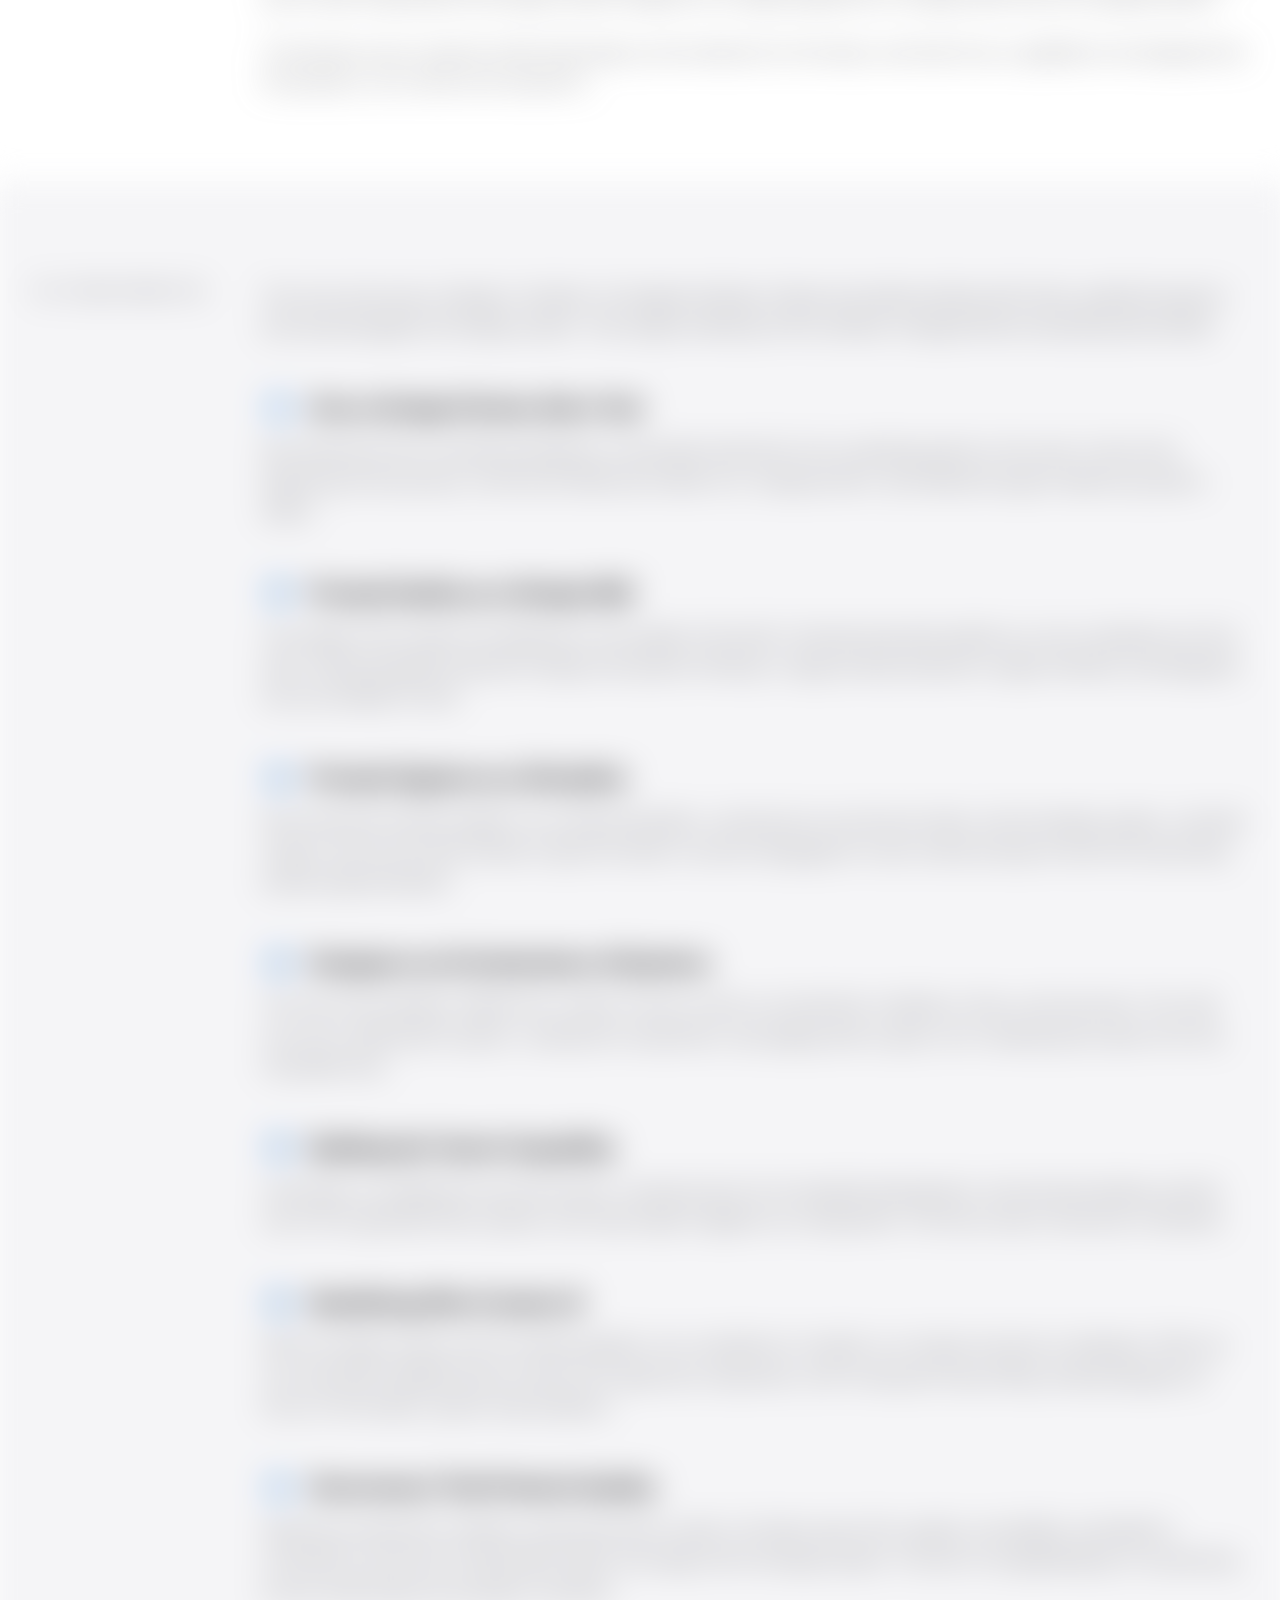
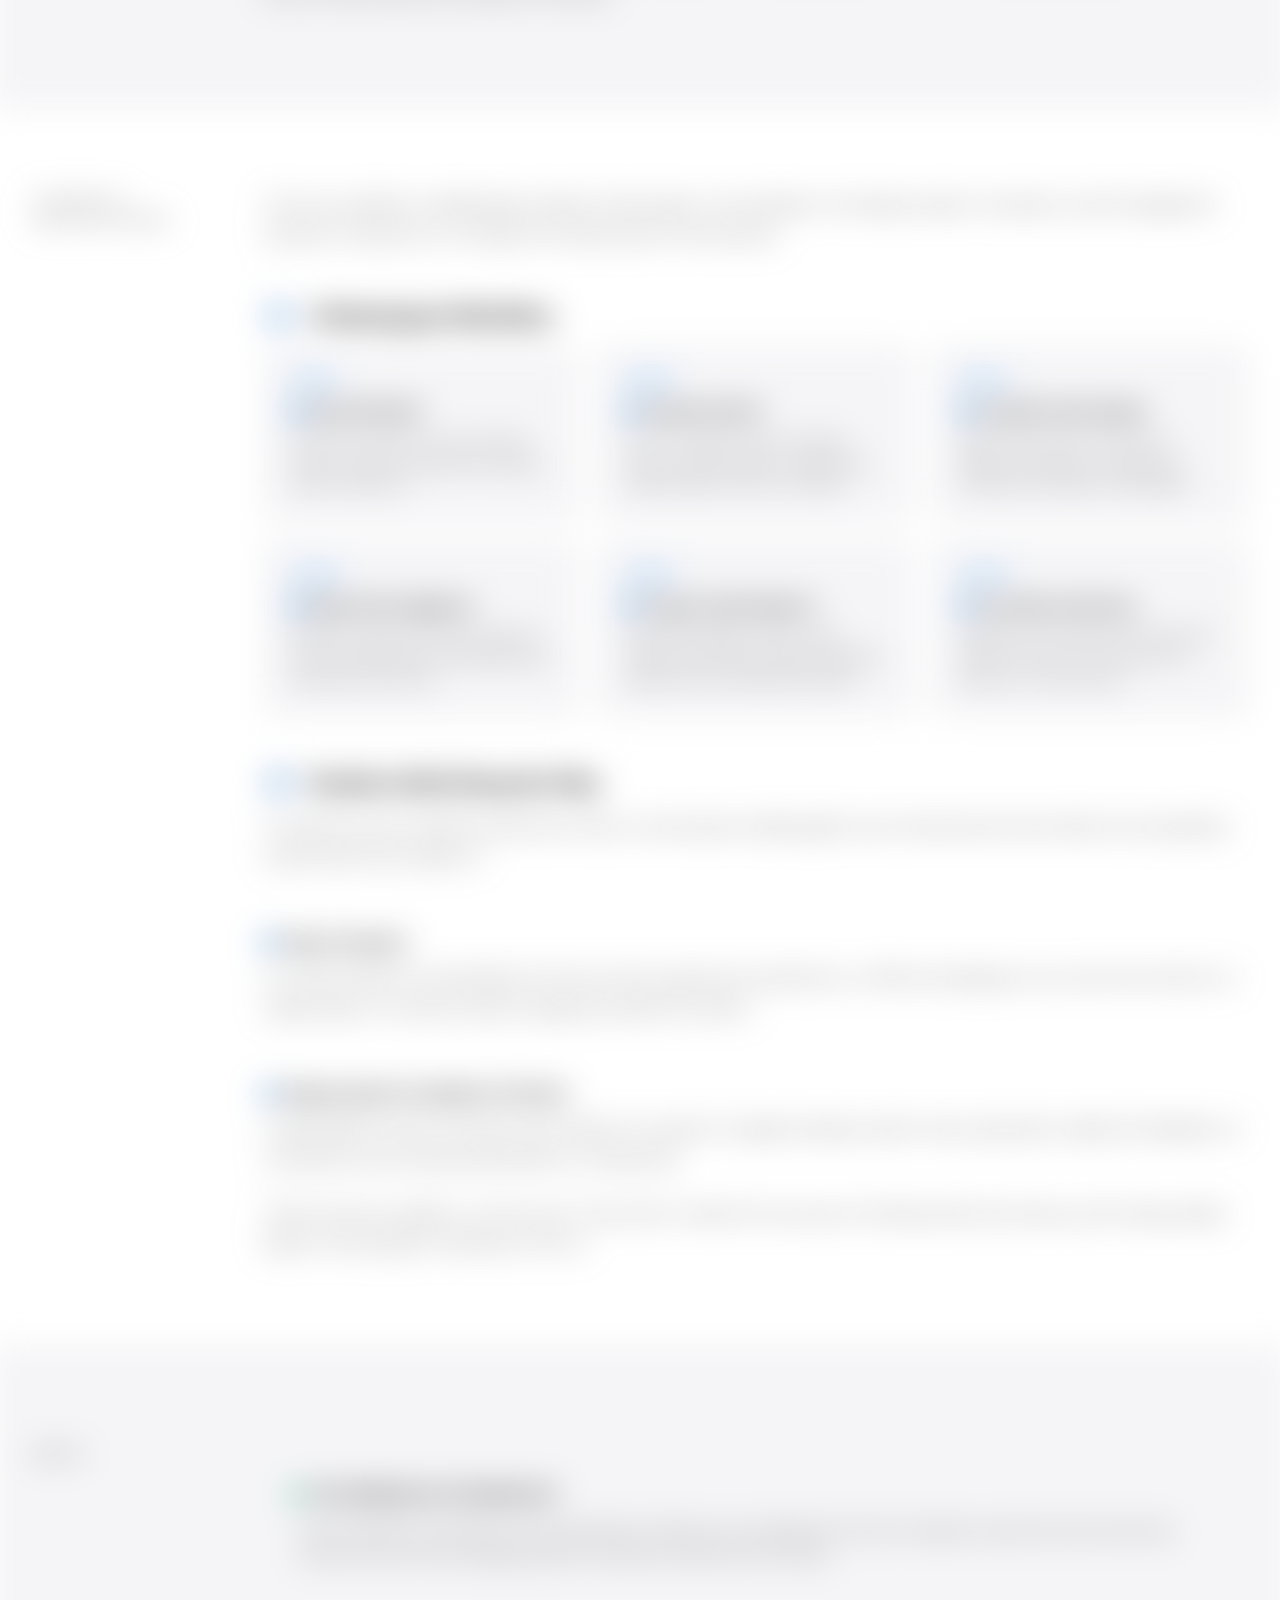
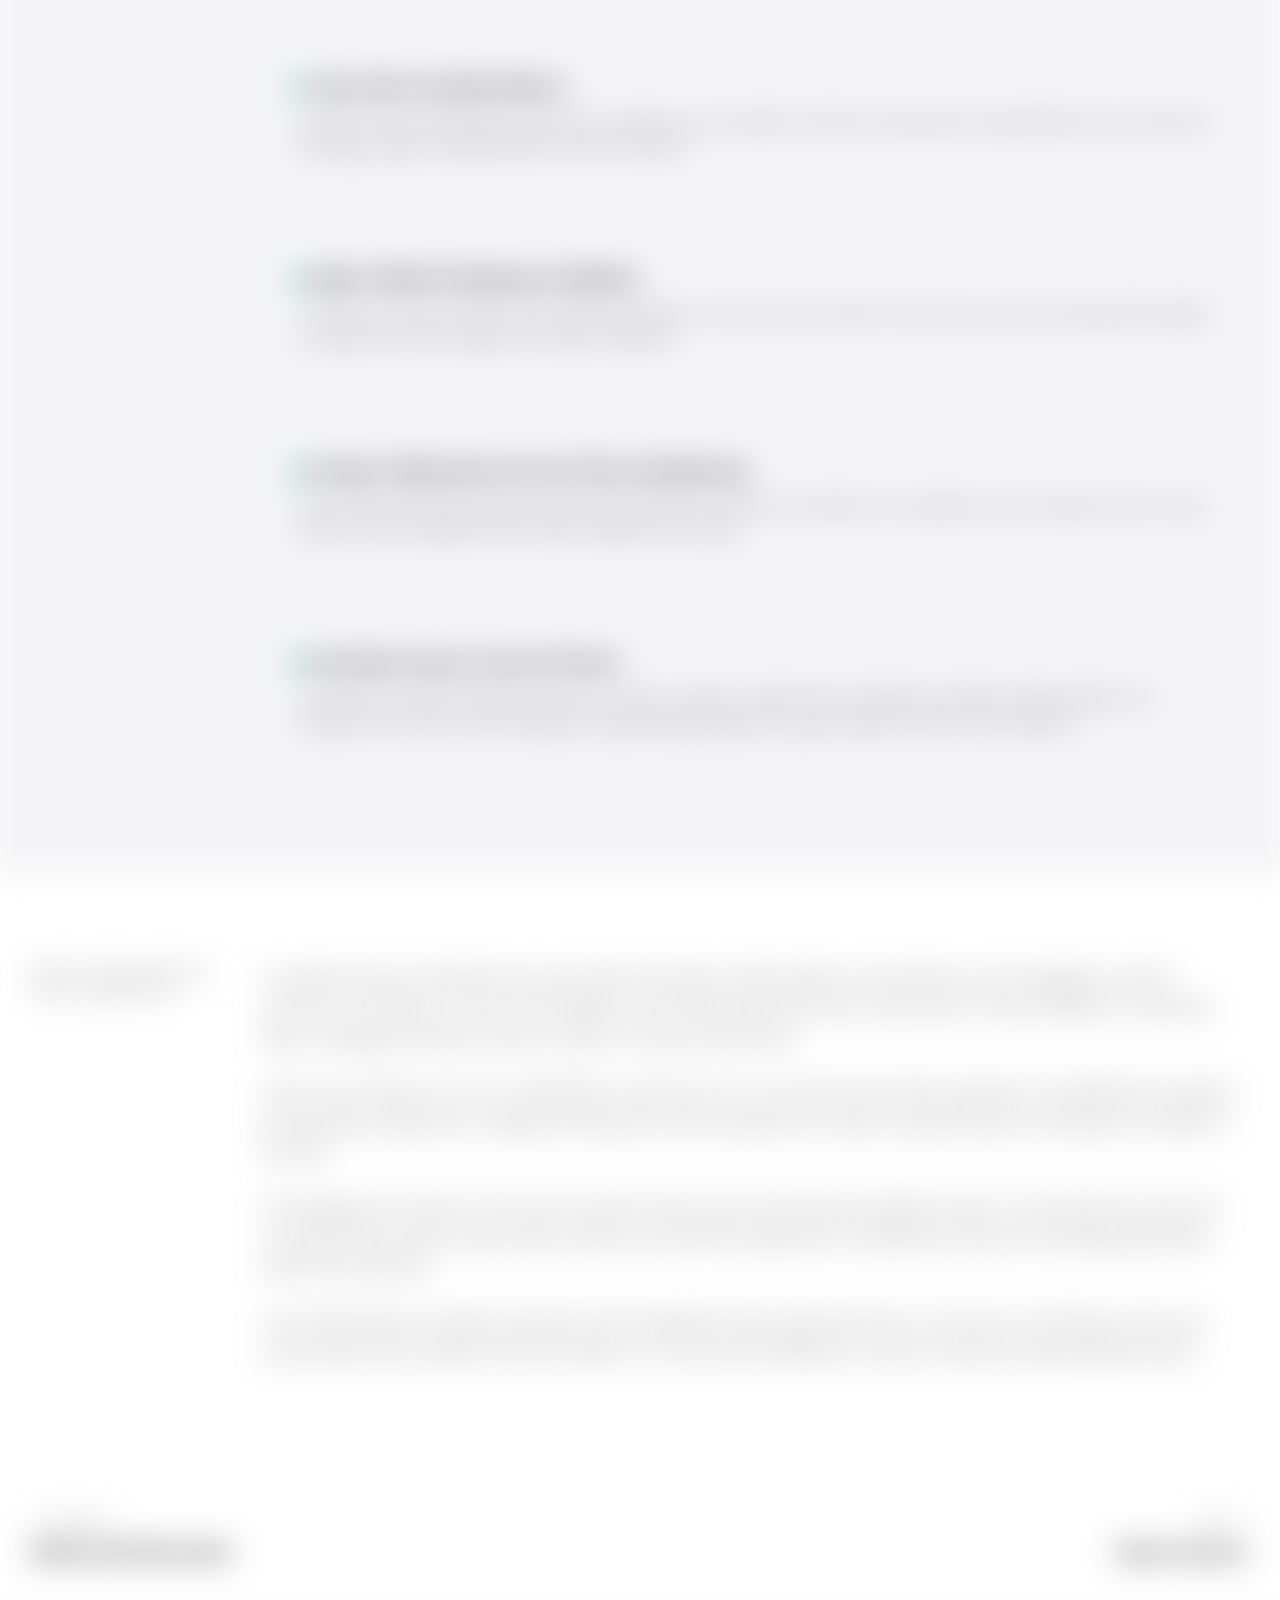
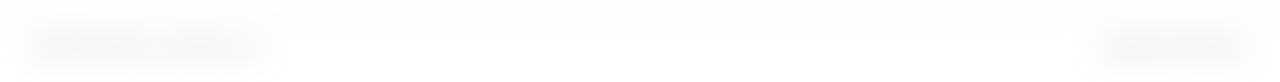
==== commit 160e4f85: "Update case study content and AI transformation hero image" ====
--- a/case-studies/ai-transformation.html
+++ b/case-studies/ai-transformation.html
@@ -67,8 +67,8 @@
   </div>
 
   <!-- Cover image -->
-  <div class="cs-cover">
-    <img src="../images/case-07-ai-transformation.svg" alt="AI Transformation for UX">
+  <div class="cs-cover cs-cover--page-composer">
+    <img src="../images/case-07-ai-transformation.png" alt="AI Transformation desktop scene showing Cursor, Codex and Claude Code open on a Mac">
   </div>
 
   <!-- Overview -->
--- a/css/styles.css
+++ b/css/styles.css
@@ -498,7 +498,7 @@
 .nav::before {
   content: "";
   position: absolute;
-  inset: 0 max(16px, calc((100vw - var(--max)) / 2 + 16px));
+  inset: 0 max(16px, calc((100% - var(--max)) / 2));
   background: var(--nav-blur);
   border: 1px solid var(--nav-border);
   border-radius: 999px;
@@ -529,8 +529,8 @@
 
 .nav-inner {
   position: relative;
-  width: calc(100% - 32px);
-  max-width: calc(var(--max) - 32px);
+  width: 100%;
+  max-width: var(--max);
   margin: 0 auto;
   padding: 0 6px;
   height: 100%;
--- a/css/case-study.css
+++ b/css/case-study.css
@@ -197,6 +197,205 @@
 
 .cs-cover--efficiency img {
   transform: translateY(calc(6% + 48px));
+}
+
+.cs-cover--ai-transform {
+  height: min(68vw, 840px);
+  min-height: 0;
+  overflow: hidden;
+  box-sizing: border-box;
+  padding: 0 40px;
+  align-items: center;
+}
+
+.cs-ai-macbook {
+  width: min(92vw, 1400px);
+  position: relative;
+  transform: translateY(11%);
+}
+
+.cs-ai-screen {
+  position: relative;
+  aspect-ratio: 16 / 10;
+  width: 100%;
+  overflow: hidden;
+  border-radius: 34px 34px 20px 20px;
+  border: 1px solid rgba(255, 255, 255, 0.22);
+  background:
+    radial-gradient(120% 90% at 12% 0%, rgba(56, 189, 248, 0.26) 0%, transparent 46%),
+    radial-gradient(130% 110% at 88% 100%, rgba(251, 146, 60, 0.22) 0%, transparent 52%),
+    linear-gradient(160deg, #0B1530 0%, #111A3A 52%, #151933 100%);
+  box-shadow: inset 0 0 0 10px #0a0f1d, inset 0 2px 0 rgba(255, 255, 255, 0.14), 0 44px 90px rgba(2, 6, 23, 0.4);
+}
+
+.cs-ai-screen::before {
+  content: "";
+  position: absolute;
+  top: 10px;
+  left: 50%;
+  transform: translateX(-50%);
+  width: clamp(58px, 8vw, 88px);
+  height: clamp(14px, 1.8vw, 19px);
+  border-radius: 0 0 10px 10px;
+  background: rgba(2, 6, 23, 0.7);
+  z-index: 5;
+}
+
+.cs-ai-base {
+  width: 112%;
+  height: clamp(16px, 2vw, 24px);
+  margin: -1px auto 0;
+  transform: translateX(-6%);
+  border-radius: 0 0 28px 28px;
+  background: linear-gradient(180deg, #9ca3af 0%, #6b7280 55%, #4b5563 100%);
+  box-shadow: inset 0 1px 0 rgba(255, 255, 255, 0.65);
+}
+
+.cs-ai-window {
+  position: absolute;
+  display: flex;
+  flex-direction: column;
+  width: clamp(220px, 26vw, 390px);
+  background: rgba(10, 18, 36, 0.87);
+  border: 1px solid rgba(148, 163, 184, 0.34);
+  border-radius: 13px;
+  box-shadow: 0 20px 38px rgba(2, 6, 23, 0.5);
+  overflow: hidden;
+}
+
+.cs-ai-window-head {
+  display: flex;
+  align-items: center;
+  gap: 8px;
+  padding: 8px 10px;
+  background: linear-gradient(180deg, rgba(30, 41, 59, 0.9) 0%, rgba(15, 23, 42, 0.86) 100%);
+  border-bottom: 1px solid rgba(148, 163, 184, 0.26);
+}
+
+.cs-ai-traffic {
+  width: 34px;
+  height: 10px;
+  flex: 0 0 34px;
+  border-radius: 999px;
+  background: linear-gradient(90deg, #ff5f57 0 33%, #febc2e 33% 66%, #28c840 66% 100%);
+}
+
+.cs-ai-window-head img {
+  width: 15px;
+  height: 15px;
+  border-radius: 4px;
+}
+
+.cs-ai-window-head strong {
+  font-size: clamp(11px, 0.95vw, 14px);
+  font-weight: 600;
+  color: #e2e8f0;
+}
+
+.cs-ai-window-body {
+  padding: 10px;
+  display: grid;
+  gap: 8px;
+}
+
+.cs-ai-line {
+  height: 7px;
+  border-radius: 999px;
+  background: rgba(191, 219, 254, 0.56);
+}
+
+.cs-ai-line--lg {
+  height: 8px;
+  width: 90%;
+}
+
+.cs-ai-line--half {
+  width: 56%;
+}
+
+.cs-ai-code {
+  height: 30px;
+  border-radius: 8px;
+  background: linear-gradient(180deg, rgba(30, 64, 175, 0.26) 0%, rgba(30, 64, 175, 0.16) 100%);
+  border: 1px solid rgba(147, 197, 253, 0.34);
+}
+
+.cs-ai-code--short {
+  width: 68%;
+  height: 24px;
+}
+
+.cs-ai-pill-row {
+  display: flex;
+  align-items: center;
+  gap: 8px;
+}
+
+.cs-ai-pill {
+  height: 18px;
+  min-width: 58px;
+  border-radius: 999px;
+  background: rgba(96, 165, 250, 0.2);
+  border: 1px solid rgba(147, 197, 253, 0.32);
+}
+
+.cs-ai-bubble {
+  height: 28px;
+  width: 84%;
+  border-radius: 10px;
+  background: rgba(59, 130, 246, 0.22);
+  border: 1px solid rgba(125, 211, 252, 0.25);
+}
+
+.cs-ai-bubble--right {
+  width: 74%;
+  justify-self: end;
+  background: rgba(249, 115, 22, 0.22);
+  border-color: rgba(251, 146, 60, 0.35);
+}
+
+.cs-ai-window--cursor {
+  top: 13%;
+  left: 6%;
+  z-index: 2;
+}
+
+.cs-ai-window--codex {
+  top: 27%;
+  left: 34%;
+  z-index: 3;
+}
+
+.cs-ai-window--claude {
+  top: 10%;
+  right: 6%;
+  z-index: 4;
+}
+
+.cs-ai-dock {
+  position: absolute;
+  left: 50%;
+  bottom: 16px;
+  transform: translateX(-50%);
+  display: flex;
+  align-items: center;
+  gap: 10px;
+  padding: 8px 12px;
+  border-radius: 14px;
+  background: rgba(15, 23, 42, 0.6);
+  border: 1px solid rgba(148, 163, 184, 0.3);
+  backdrop-filter: blur(8px);
+}
+
+.cs-ai-dock img,
+.cs-ai-dock span {
+  width: 20px;
+  height: 20px;
+  border-radius: 5px;
+}
+
+.cs-ai-dock span {
+  background: rgba(203, 213, 225, 0.35);
 }
 
 /* -------------------------
@@ -346,11 +545,67 @@
   box-shadow: 0 0 0 5px color-mix(in srgb, #ff8a1f 16%, transparent);
 }
 
+.cs-problem--blue-bullet h4::before {
+  display: none;
+}
+
+.cs-bullet-blue {
+  width: 10px;
+  height: 10px;
+  flex: 0 0 10px;
+  border-radius: 999px;
+  background: #2997ff;
+  box-shadow: 0 0 0 5px color-mix(in srgb, #2997ff 16%, transparent);
+}
+
+.cs-problem--approach-card {
+  margin-bottom: 24px;
+  background: var(--bg-off);
+  border: 1px solid var(--border-lt);
+  border-radius: 18px;
+  padding: 28px 24px 24px;
+}
+
 .cs-problem p {
   font-size: 14px;
   line-height: 1.6;
   color: var(--text-2);
   margin-bottom: 0;
+}
+
+.cs-app-inline {
+  display: inline-flex;
+  align-items: center;
+  gap: 4px;
+  color: var(--text-1);
+  font-weight: 500;
+  vertical-align: middle;
+  transform: translateY(-0.5px);
+}
+
+.cs-app-icon-img {
+  width: 14px;
+  height: 14px;
+  flex: 0 0 14px;
+  border-radius: 4px;
+  display: inline-block;
+}
+
+.cs-app-icon {
+  width: 14px;
+  height: 14px;
+  border-radius: 4px;
+  flex: 0 0 14px;
+  border: 1px solid color-mix(in srgb, #ffffff 22%, transparent);
+  box-shadow: inset 0 1px 0 rgba(255,255,255,0.18);
+}
+
+.cs-app-icon--cursor {
+  background: linear-gradient(135deg, #39a0ff 0%, #2563eb 100%);
+}
+
+.cs-app-icon--claude {
+  background: linear-gradient(135deg, #f59e0b 0%, #ea580c 100%);
 }
 
 /* Result cards */
@@ -884,4 +1139,90 @@
   .cs-nav-item:first-child { border-right: 1px solid var(--border-lt); border-bottom: none; }
   .cs-nav-title { font-size: 15px; }
   .cs-coming-soon { padding: 80px 20px; }
-}
+  .cs-cover--ai-transform {
+    height: min(78vw, 620px);
+    min-height: 0;
+    overflow: hidden;
+    box-sizing: border-box;
+    padding: 0 12px;
+  }
+  .cs-ai-macbook {
+    width: 100%;
+    transform: translateY(10%);
+  }
+  .cs-ai-screen {
+    border-radius: 18px 18px 12px 12px;
+    box-shadow: inset 0 0 0 6px #0a0f1d, inset 0 1px 0 rgba(255, 255, 255, 0.12), 0 22px 40px rgba(2, 6, 23, 0.36);
+  }
+  .cs-ai-screen::before {
+    top: 6px;
+    width: 54px;
+    height: 12px;
+  }
+  .cs-ai-base {
+    height: 14px;
+    border-radius: 0 0 14px 14px;
+  }
+  .cs-ai-window {
+    width: clamp(122px, 34vw, 190px);
+    border-radius: 9px;
+  }
+  .cs-ai-window--cursor {
+    top: 12%;
+    left: 5%;
+  }
+  .cs-ai-window--codex {
+    top: 29%;
+    left: 33%;
+  }
+  .cs-ai-window--claude {
+    top: 11%;
+    right: 4%;
+  }
+  .cs-ai-window-head {
+    padding: 6px 7px;
+    gap: 5px;
+  }
+  .cs-ai-traffic {
+    width: 24px;
+    height: 7px;
+    flex-basis: 24px;
+  }
+  .cs-ai-window-head img {
+    width: 12px;
+    height: 12px;
+  }
+  .cs-ai-window-head strong { font-size: 9px; }
+  .cs-ai-window-body {
+    padding: 7px;
+    gap: 5px;
+  }
+  .cs-ai-line { height: 5px; }
+  .cs-ai-code {
+    height: 18px;
+    border-radius: 6px;
+  }
+  .cs-ai-code--short {
+    height: 15px;
+  }
+  .cs-ai-pill {
+    min-width: 32px;
+    height: 12px;
+  }
+  .cs-ai-bubble {
+    height: 16px;
+    border-radius: 7px;
+  }
+  .cs-ai-dock {
+    gap: 6px;
+    padding: 5px 7px;
+    border-radius: 10px;
+    bottom: 9px;
+  }
+  .cs-ai-dock img,
+  .cs-ai-dock span {
+    width: 13px;
+    height: 13px;
+    border-radius: 3px;
+  }
+}
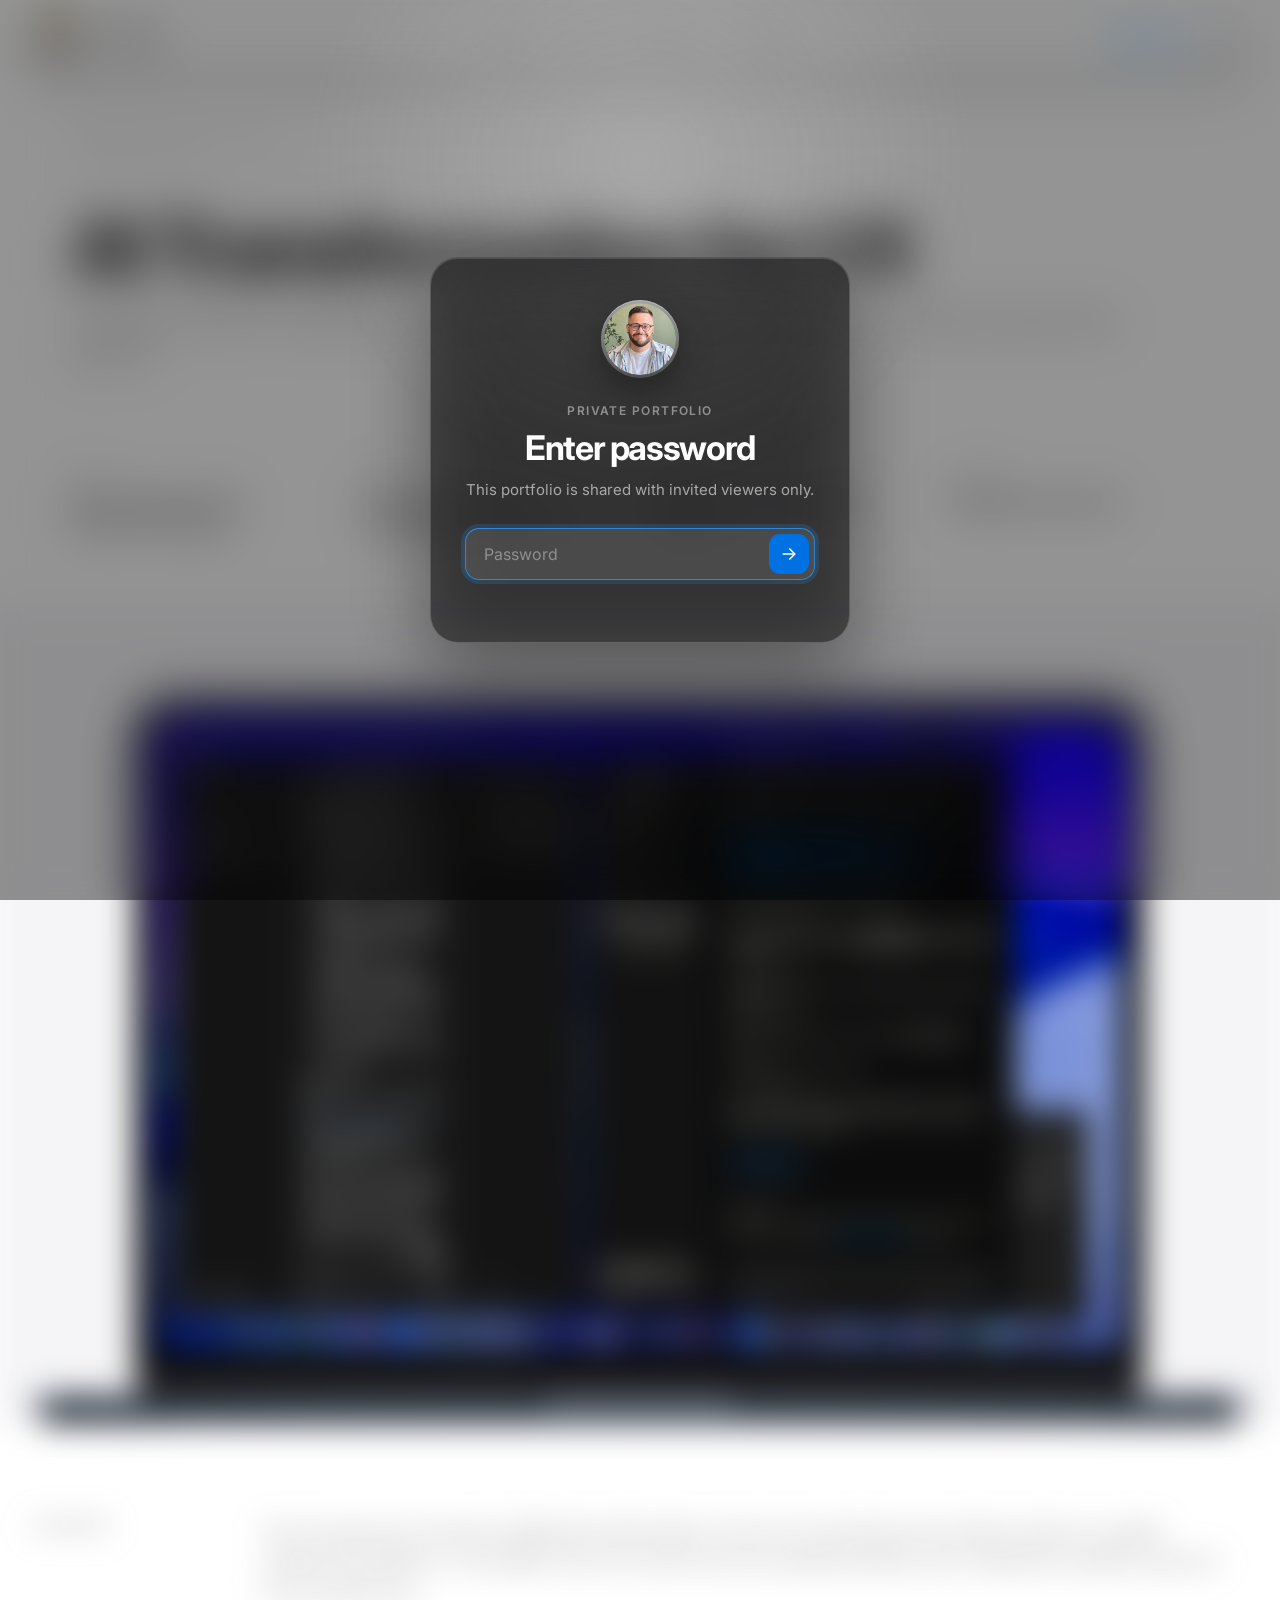
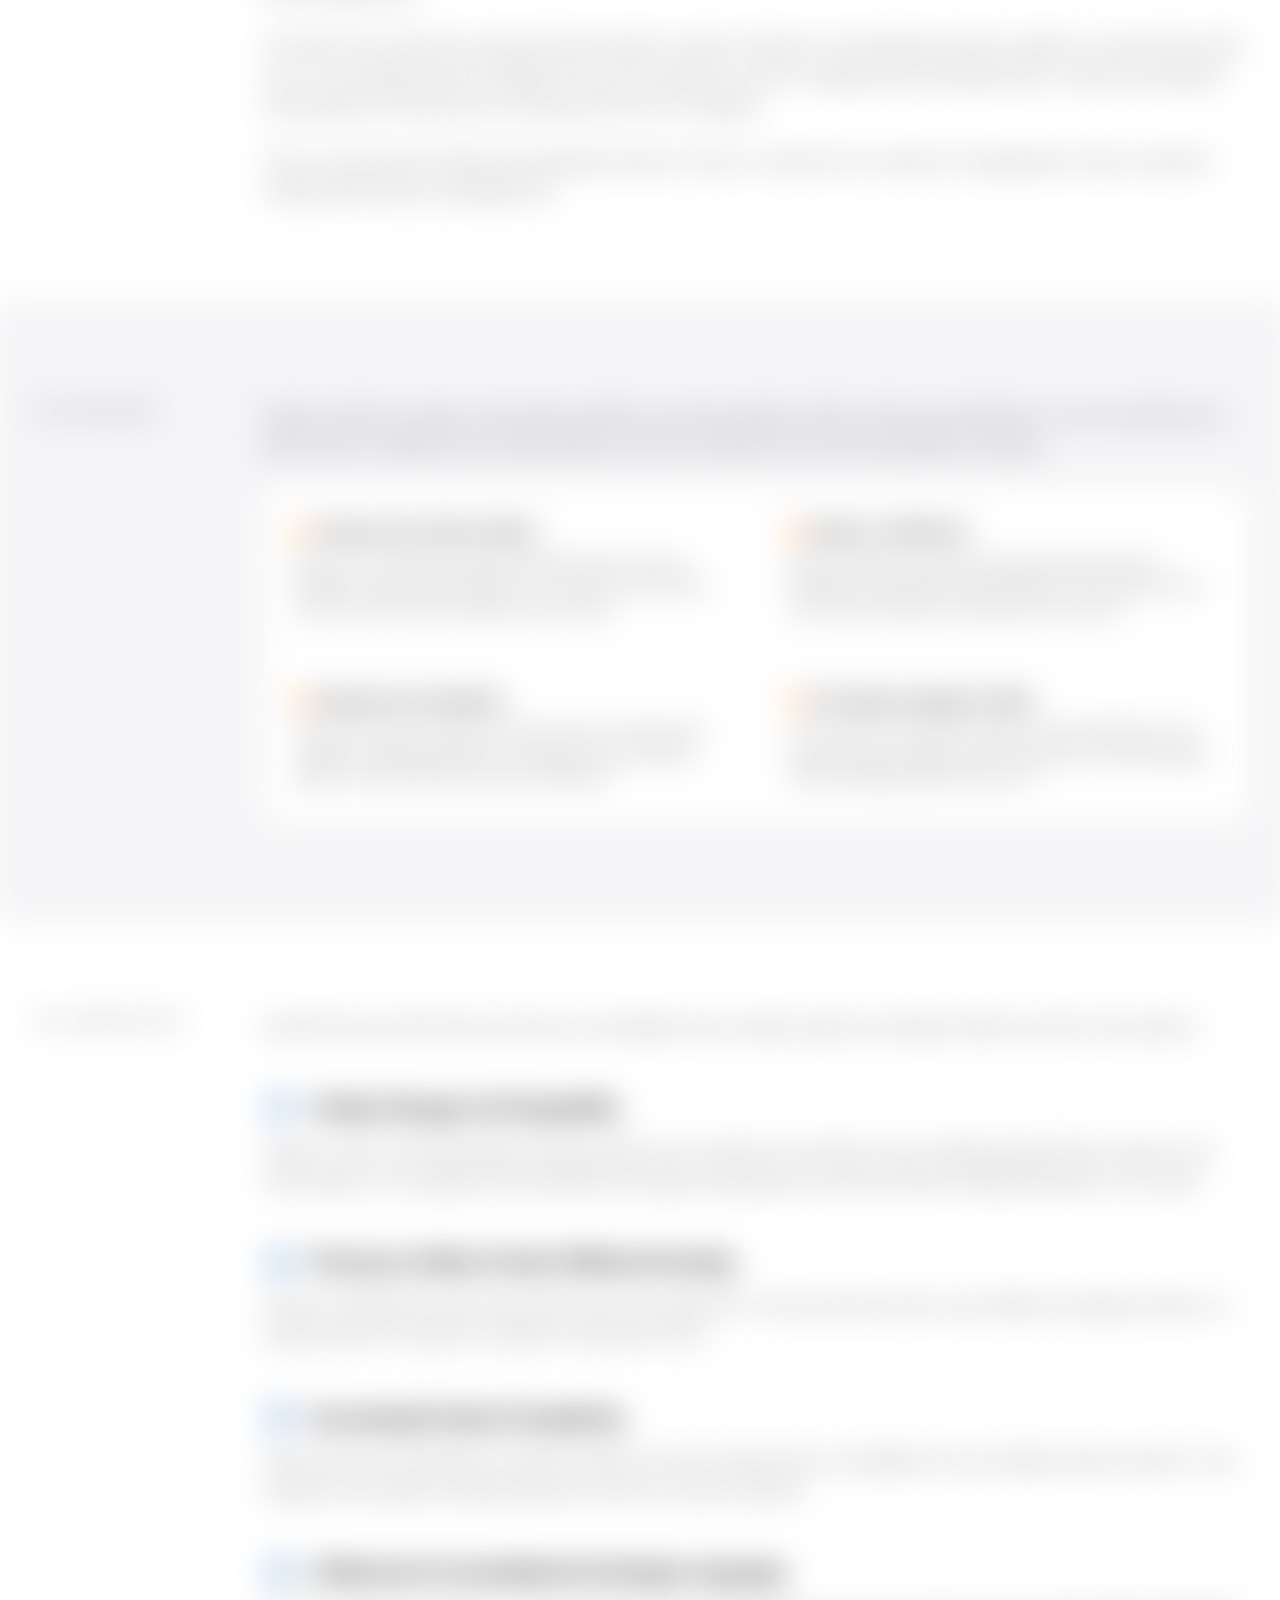
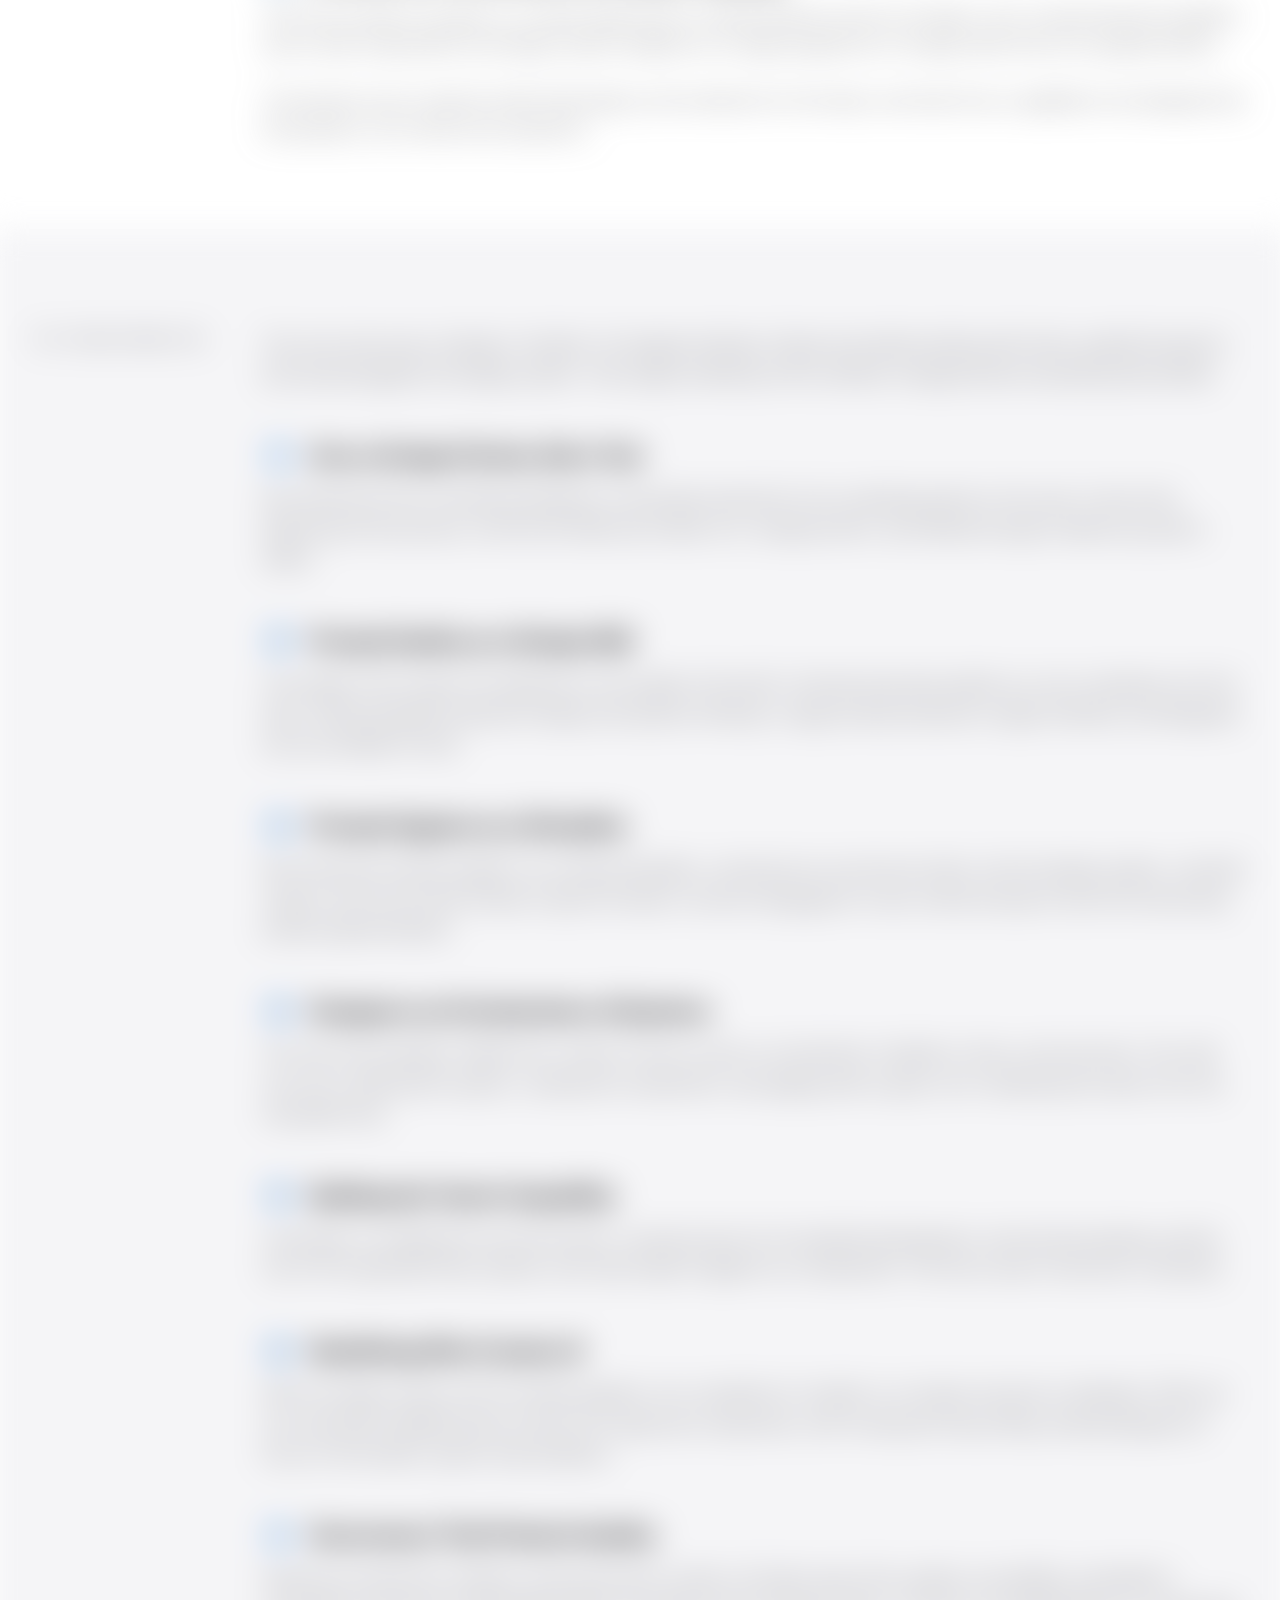
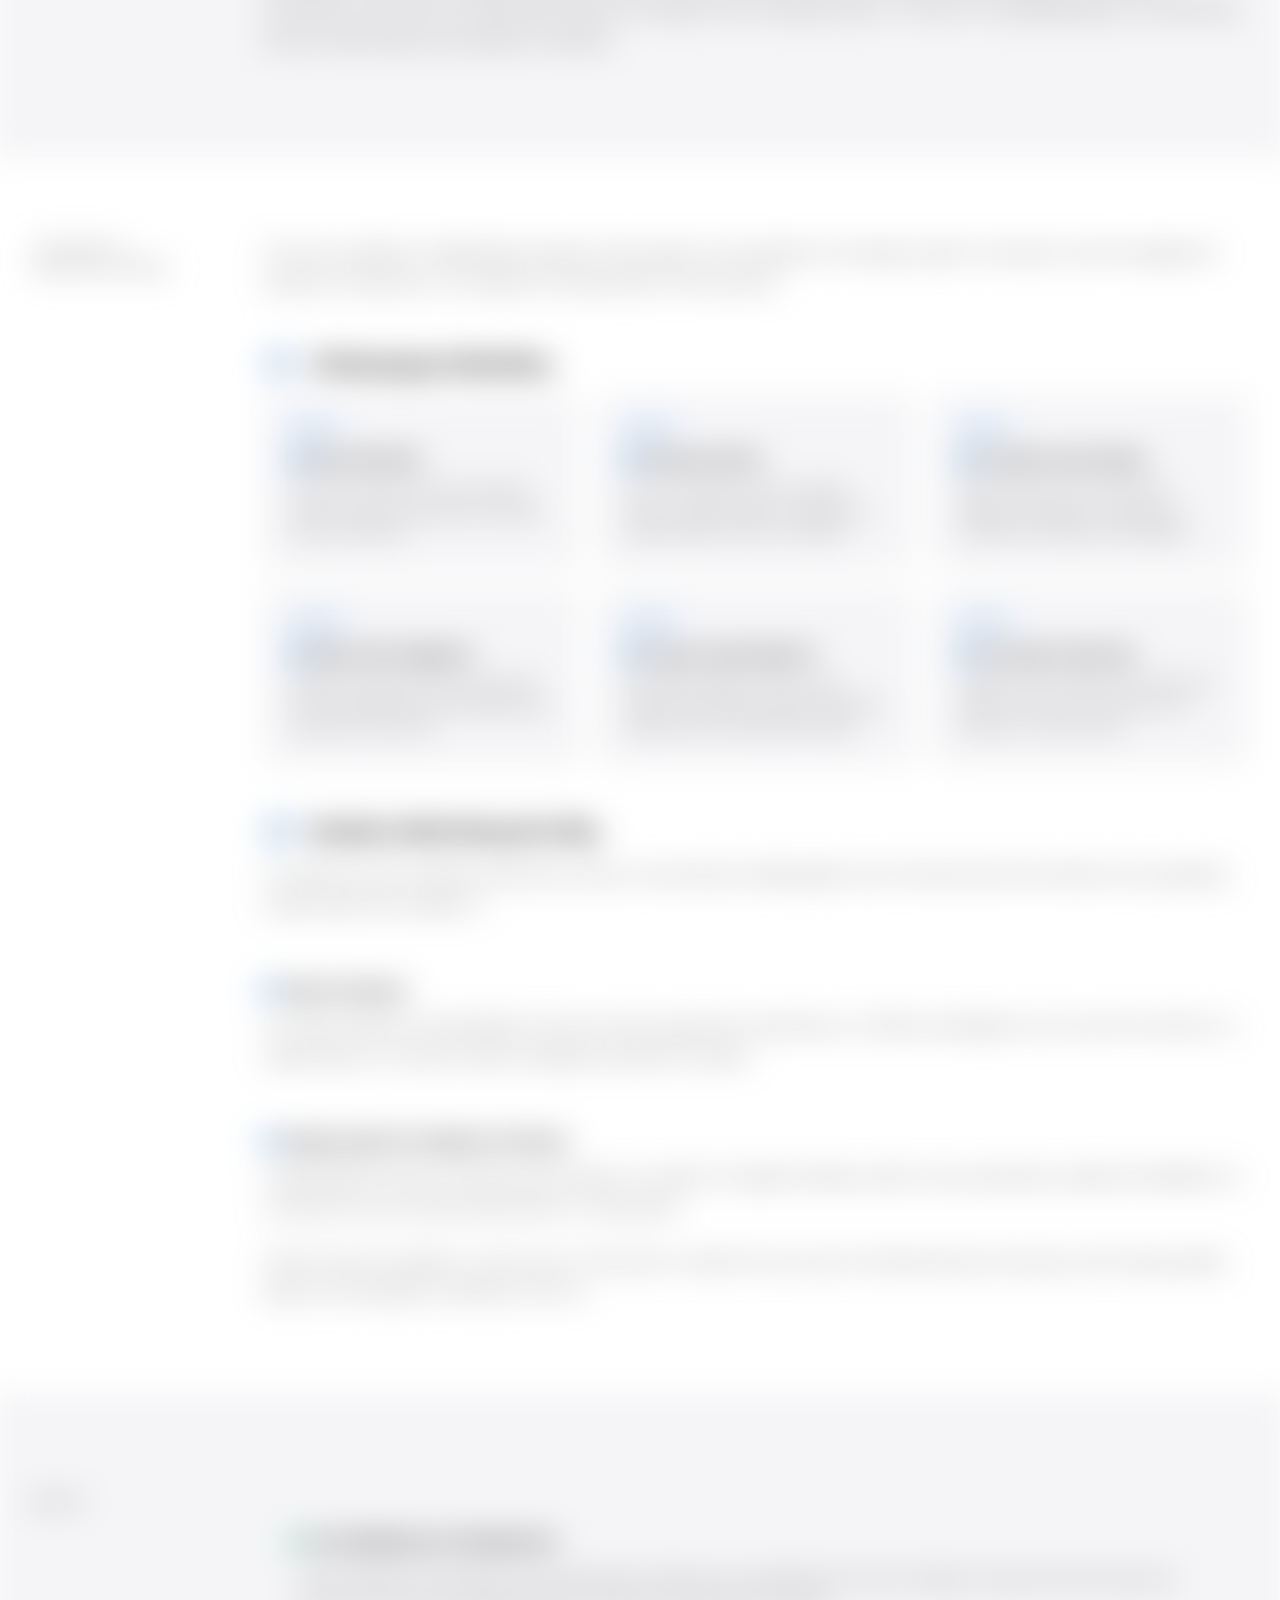
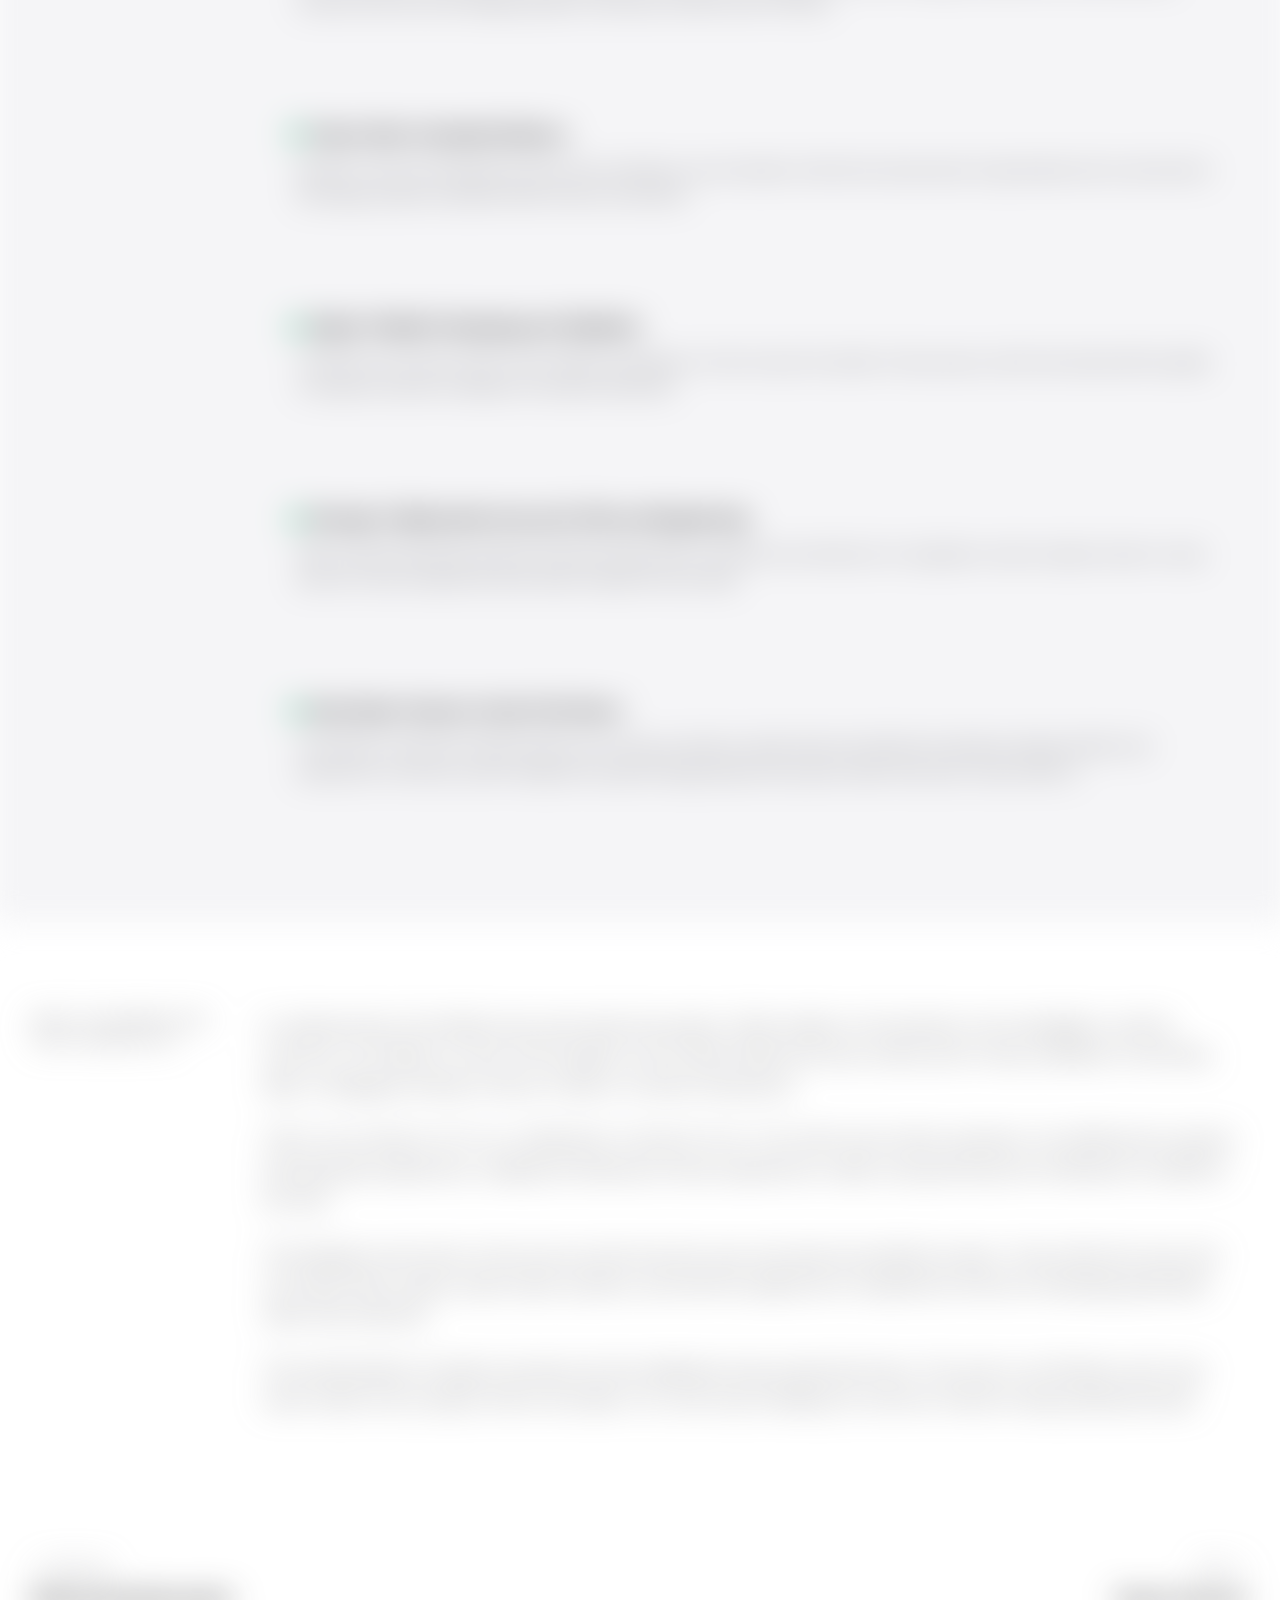
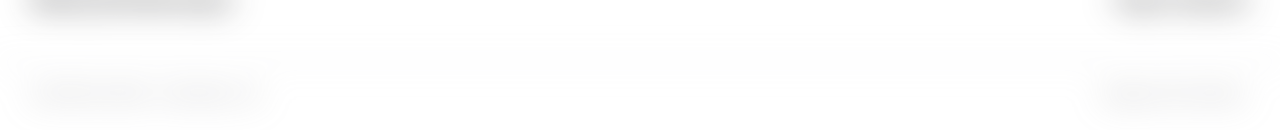
==== commit 7e1d5e59: "Refine portfolio carousel and AI case study" ====
--- a/case-studies/ai-transformation.html
+++ b/case-studies/ai-transformation.html
@@ -8,7 +8,7 @@
   <link rel="preconnect" href="https://fonts.googleapis.com">
   <link rel="preconnect" href="https://fonts.gstatic.com" crossorigin>
   <link href="https://fonts.googleapis.com/css2?family=Inter:ital,opsz,wght@0,14..32,300;0,14..32,400;0,14..32,500;0,14..32,600;0,14..32,700;0,14..32,800;0,14..32,900;1,14..32,400&display=swap" rel="stylesheet">
-  <link rel="stylesheet" href="../css/styles.css?v=password-gate-14">
+  <link rel="stylesheet" href="../css/styles.css?v=password-gate-25">
   <link rel="stylesheet" href="../css/case-study.css">
 </head>
 <body data-theme="dark" class="nav-avatar-static">
@@ -67,7 +67,7 @@
   </div>
 
   <!-- Cover image -->
-  <div class="cs-cover cs-cover--page-composer">
+  <div class="cs-cover cs-cover--ai-transformation">
     <img src="../images/case-07-ai-transformation.png" alt="AI Transformation desktop scene showing Cursor, Codex and Claude Code open on a Mac">
   </div>
 
@@ -298,6 +298,6 @@
     </div>
   </footer>
 
-  <script src="../js/main.js?v=password-gate-14"></script>
+  <script src="../js/main.js?v=password-gate-25"></script>
 </body>
 </html>
--- a/css/styles.css
+++ b/css/styles.css
@@ -667,44 +667,6 @@
   outline-offset: 3px;
 }
 
-.nav-lock-test {
-  display: inline-flex;
-  align-items: center;
-  justify-content: center;
-  width: 40px;
-  height: 40px;
-  padding: 0;
-  border: 1px solid var(--border);
-  border-radius: 999px;
-  background: color-mix(in srgb, var(--bg-off) 42%, transparent);
-  color: var(--text-1);
-  cursor: pointer;
-  box-shadow:
-    inset 0 1px 0 rgba(255,255,255,0.12),
-    0 10px 20px rgba(0,0,0,0.12);
-  transition: background var(--t), border-color var(--t), transform var(--t), color var(--t);
-}
-
-.nav-lock-test:hover {
-  transform: translateY(-1px);
-  border-color: color-mix(in srgb, var(--accent) 24%, var(--border));
-}
-
-.nav-lock-test:focus-visible {
-  outline: 2px solid color-mix(in srgb, var(--accent) 55%, white);
-  outline-offset: 3px;
-}
-
-.nav-lock-test svg {
-  width: 18px;
-  height: 18px;
-  stroke: currentColor;
-  fill: none;
-  stroke-width: 1.75;
-  stroke-linecap: round;
-  stroke-linejoin: round;
-}
-
 .theme-toggle-icon {
   position: absolute;
   display: inline-flex;
@@ -1108,7 +1070,7 @@
   border-top: 1px solid var(--border);
   text-align: left;
   background: transparent;
-  transition: background 0.7s var(--ease), padding 0.7s var(--ease), transform 0.7s var(--ease), opacity 0.7s var(--ease);
+  transition: background 0.7s var(--ease), grid-template-columns 0.82s cubic-bezier(0.45, 0, 0.25, 1), padding 0.82s cubic-bezier(0.45, 0, 0.25, 1), transform 0.7s var(--ease), opacity 0.7s var(--ease);
   position: relative;
   overflow: hidden;
   opacity: 0.72;
@@ -1187,7 +1149,11 @@
   opacity: 0;
   overflow: hidden;
   transform: translateY(-8px);
-  transition: max-height 0.72s var(--ease), opacity 0.5s var(--ease), transform 0.72s var(--ease), margin-top 0.72s var(--ease);
+  transition:
+    max-height 0.86s cubic-bezier(0.45, 0, 0.25, 1),
+    opacity 0.72s cubic-bezier(0.4, 0, 0.2, 1) 0.08s,
+    transform 0.86s cubic-bezier(0.45, 0, 0.25, 1),
+    margin-top 0.86s cubic-bezier(0.45, 0, 0.25, 1);
 }
 
 .case-card.is-active .case-eyebrow {
@@ -1305,7 +1271,12 @@
   opacity: 0;
   overflow: hidden;
   transform: translateY(-8px);
-  transition: max-height 0.72s var(--ease), opacity 0.5s var(--ease), transform 0.72s var(--ease), margin-top 0.72s var(--ease), gap var(--t);
+  transition:
+    max-height 0.86s cubic-bezier(0.45, 0, 0.25, 1),
+    opacity 0.72s cubic-bezier(0.4, 0, 0.2, 1) 0.12s,
+    transform 0.86s cubic-bezier(0.45, 0, 0.25, 1),
+    margin-top 0.86s cubic-bezier(0.45, 0, 0.25, 1),
+    gap var(--t);
 }
 
 .case-arrow::after {
@@ -1324,6 +1295,7 @@
 .case-card:hover .case-arrow::after { transform: translateX(3px); }
 
 .work-list--carousel .case-card {
+  grid-template-columns: 220px minmax(0, 1fr);
   flex: 0 0 min(80vw, 760px);
   min-width: 520px;
   height: 100%;
@@ -1333,6 +1305,7 @@
   background: color-mix(in srgb, var(--bg-off) 54%, transparent);
   scroll-snap-align: center;
   opacity: 0.64;
+  transition: background 0.82s cubic-bezier(0.45, 0, 0.25, 1), border-color 0.82s cubic-bezier(0.45, 0, 0.25, 1), grid-template-columns 0.82s cubic-bezier(0.45, 0, 0.25, 1), padding 0.82s cubic-bezier(0.45, 0, 0.25, 1), transform 0.7s var(--ease), opacity 0.7s var(--ease);
 }
 
 .work-list--carousel .case-card.animate-in,
@@ -1756,6 +1729,7 @@
   .work-carousel-arrow--prev { left: 6px; }
   .work-carousel-arrow--next { right: 6px; }
   .work-list--carousel .case-card {
+    grid-template-columns: 180px minmax(0, 1fr);
     flex-basis: min(84vw, 700px);
     min-width: 460px;
   }
@@ -1922,13 +1896,14 @@
   .work-carousel-arrow--prev { left: 24px; }
   .work-carousel-arrow--next { right: 24px; }
   .work-list--carousel .case-card {
+    grid-template-columns: 136px minmax(0, 1fr);
     flex-basis: 84vw;
     min-width: 84vw;
     height: 100%;
     align-items: center;
     border-radius: 28px;
     padding: 20px 18px;
-    transition: background 0.45s var(--ease), border-color 0.45s var(--ease), opacity 0.45s var(--ease);
+    transition: background 0.82s cubic-bezier(0.45, 0, 0.25, 1), border-color 0.82s cubic-bezier(0.45, 0, 0.25, 1), grid-template-columns 0.82s cubic-bezier(0.45, 0, 0.25, 1), padding 0.82s cubic-bezier(0.45, 0, 0.25, 1), opacity 0.7s var(--ease);
   }
   .work-list--carousel .case-card.is-active {
     grid-template-columns: 136px minmax(0, 1fr);
--- a/css/case-study.css
+++ b/css/case-study.css
@@ -164,6 +164,24 @@
   object-fit: contain;
   object-position: center top;
   transform: translateY(10%);
+}
+
+.cs-cover--ai-transformation {
+  height: calc(min(70vw, 900px) - 88px);
+  min-height: 0;
+  overflow: hidden;
+  box-sizing: border-box;
+  padding: 0 40px;
+  align-items: center;
+}
+
+.cs-cover--ai-transformation img {
+  width: min(94vw, 1480px);
+  height: auto;
+  max-height: none;
+  object-fit: contain;
+  object-position: center top;
+  transform: translateY(3%);
 }
 
 .cs-cover--luna {
